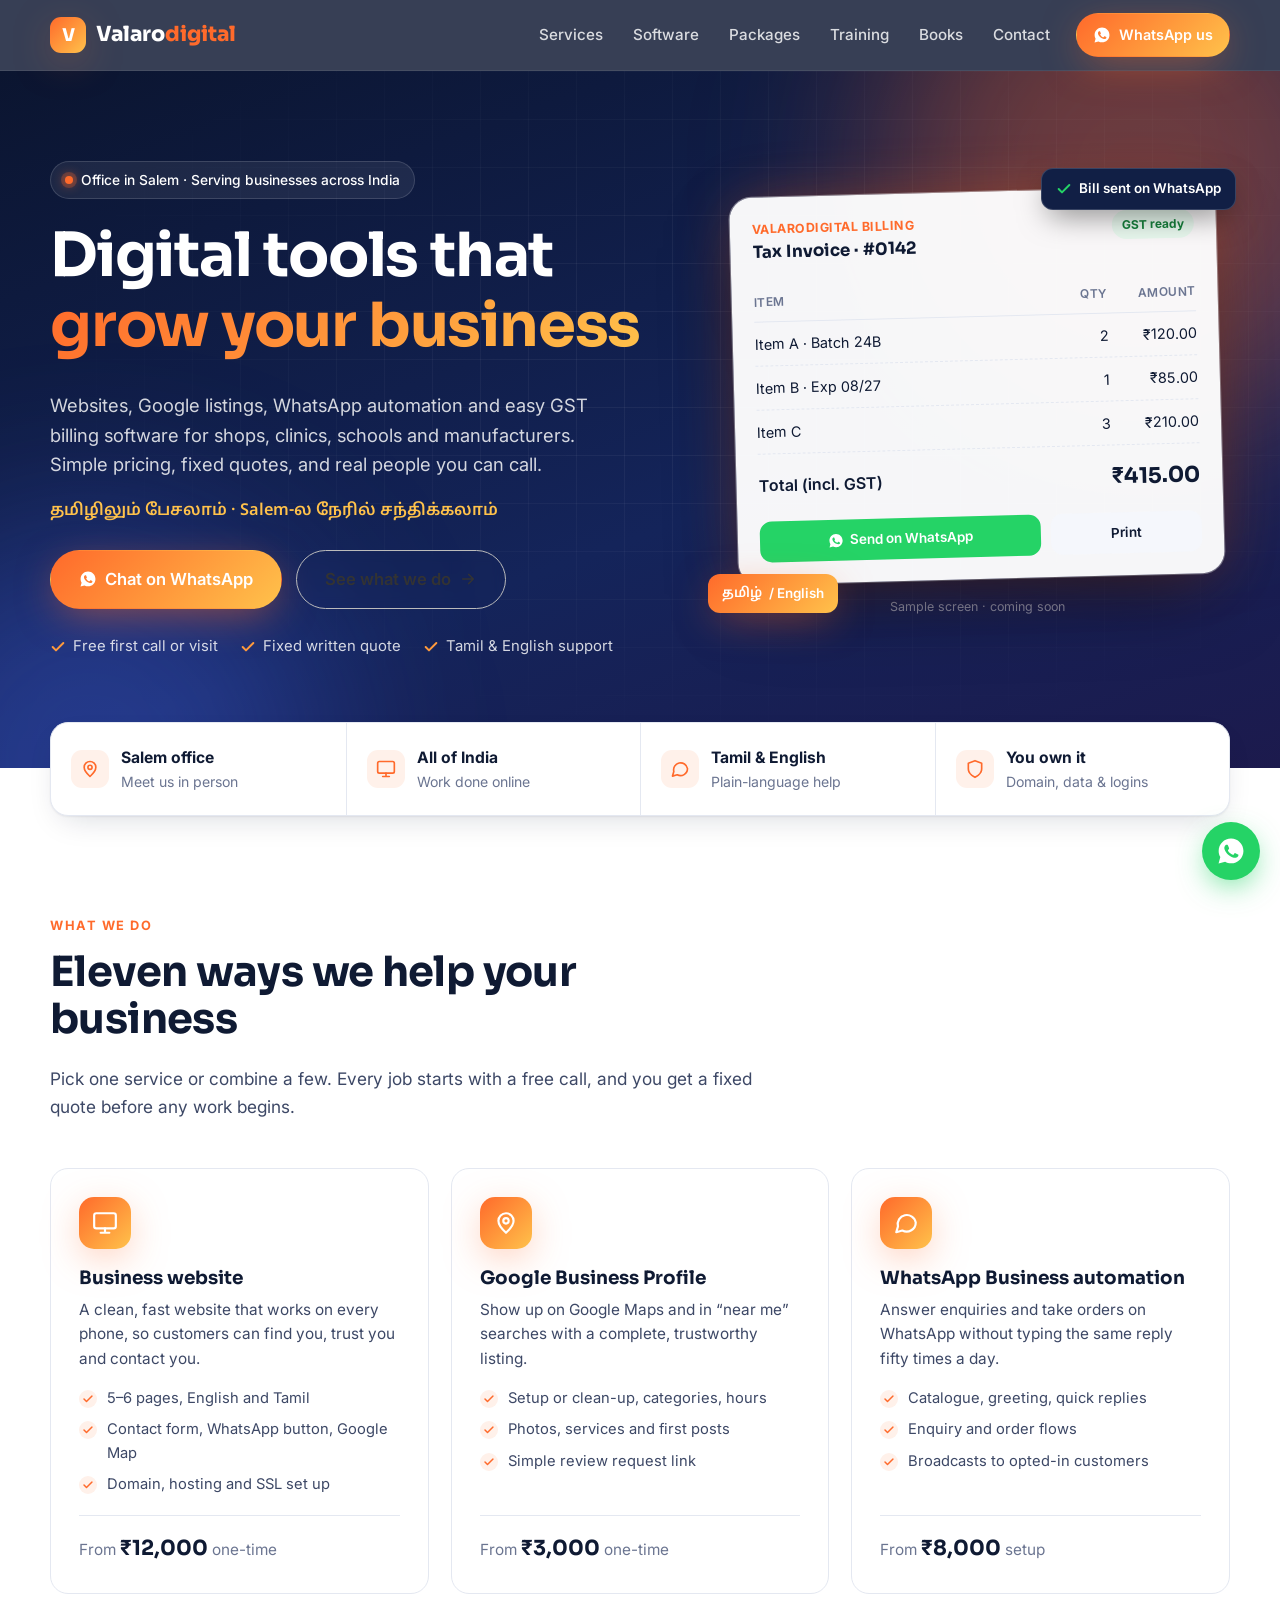
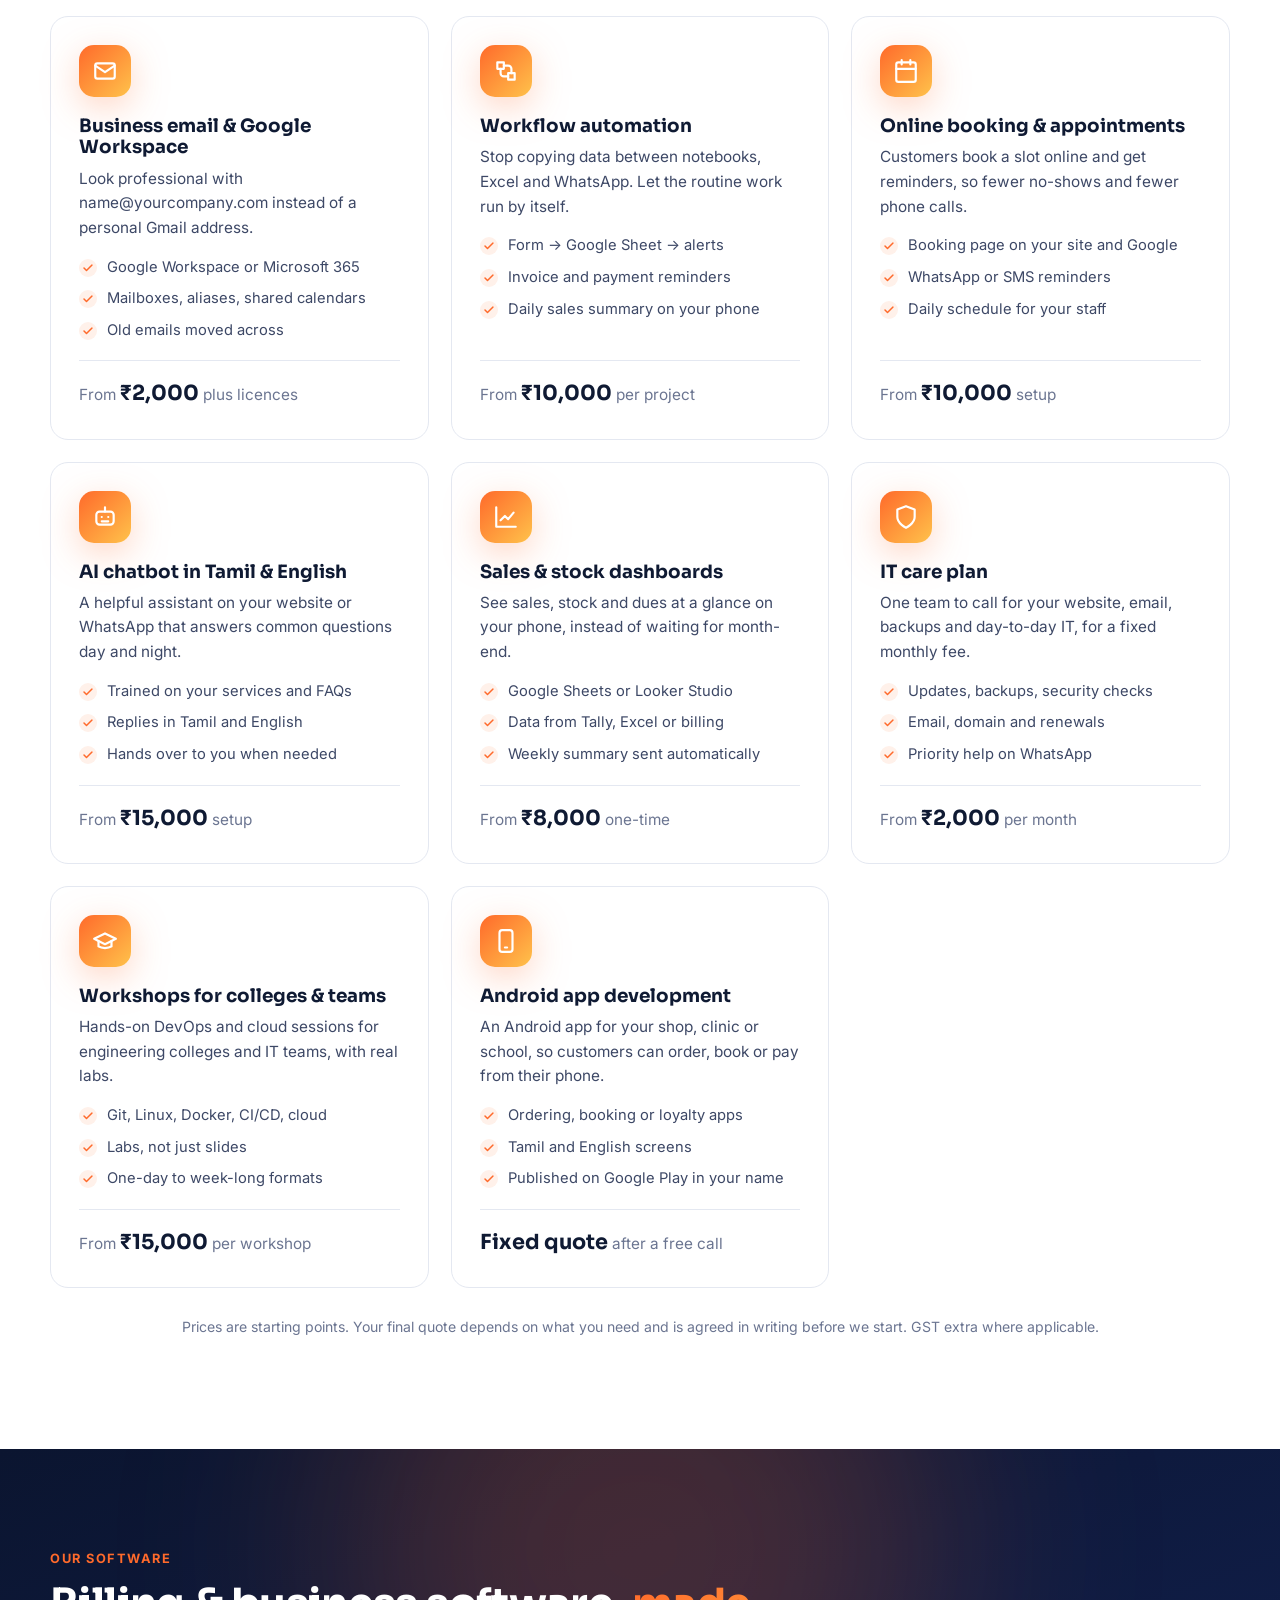
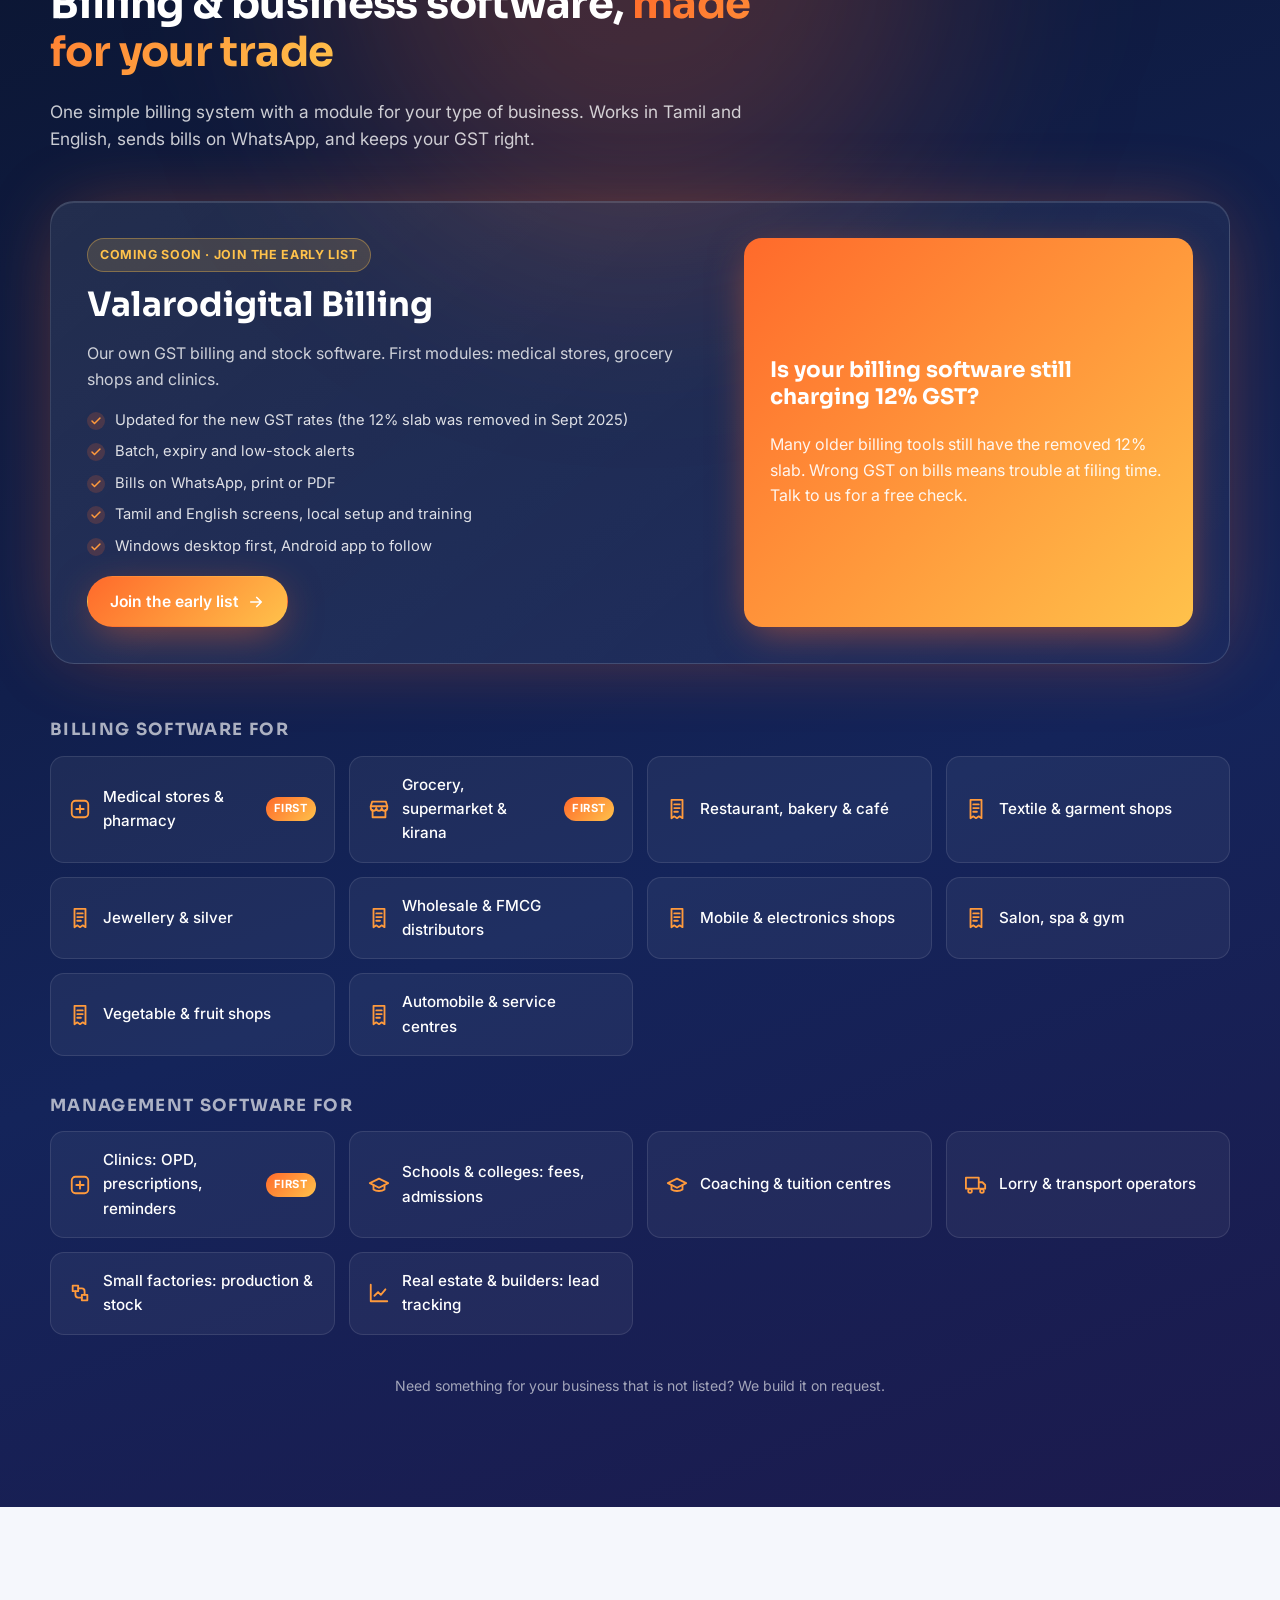
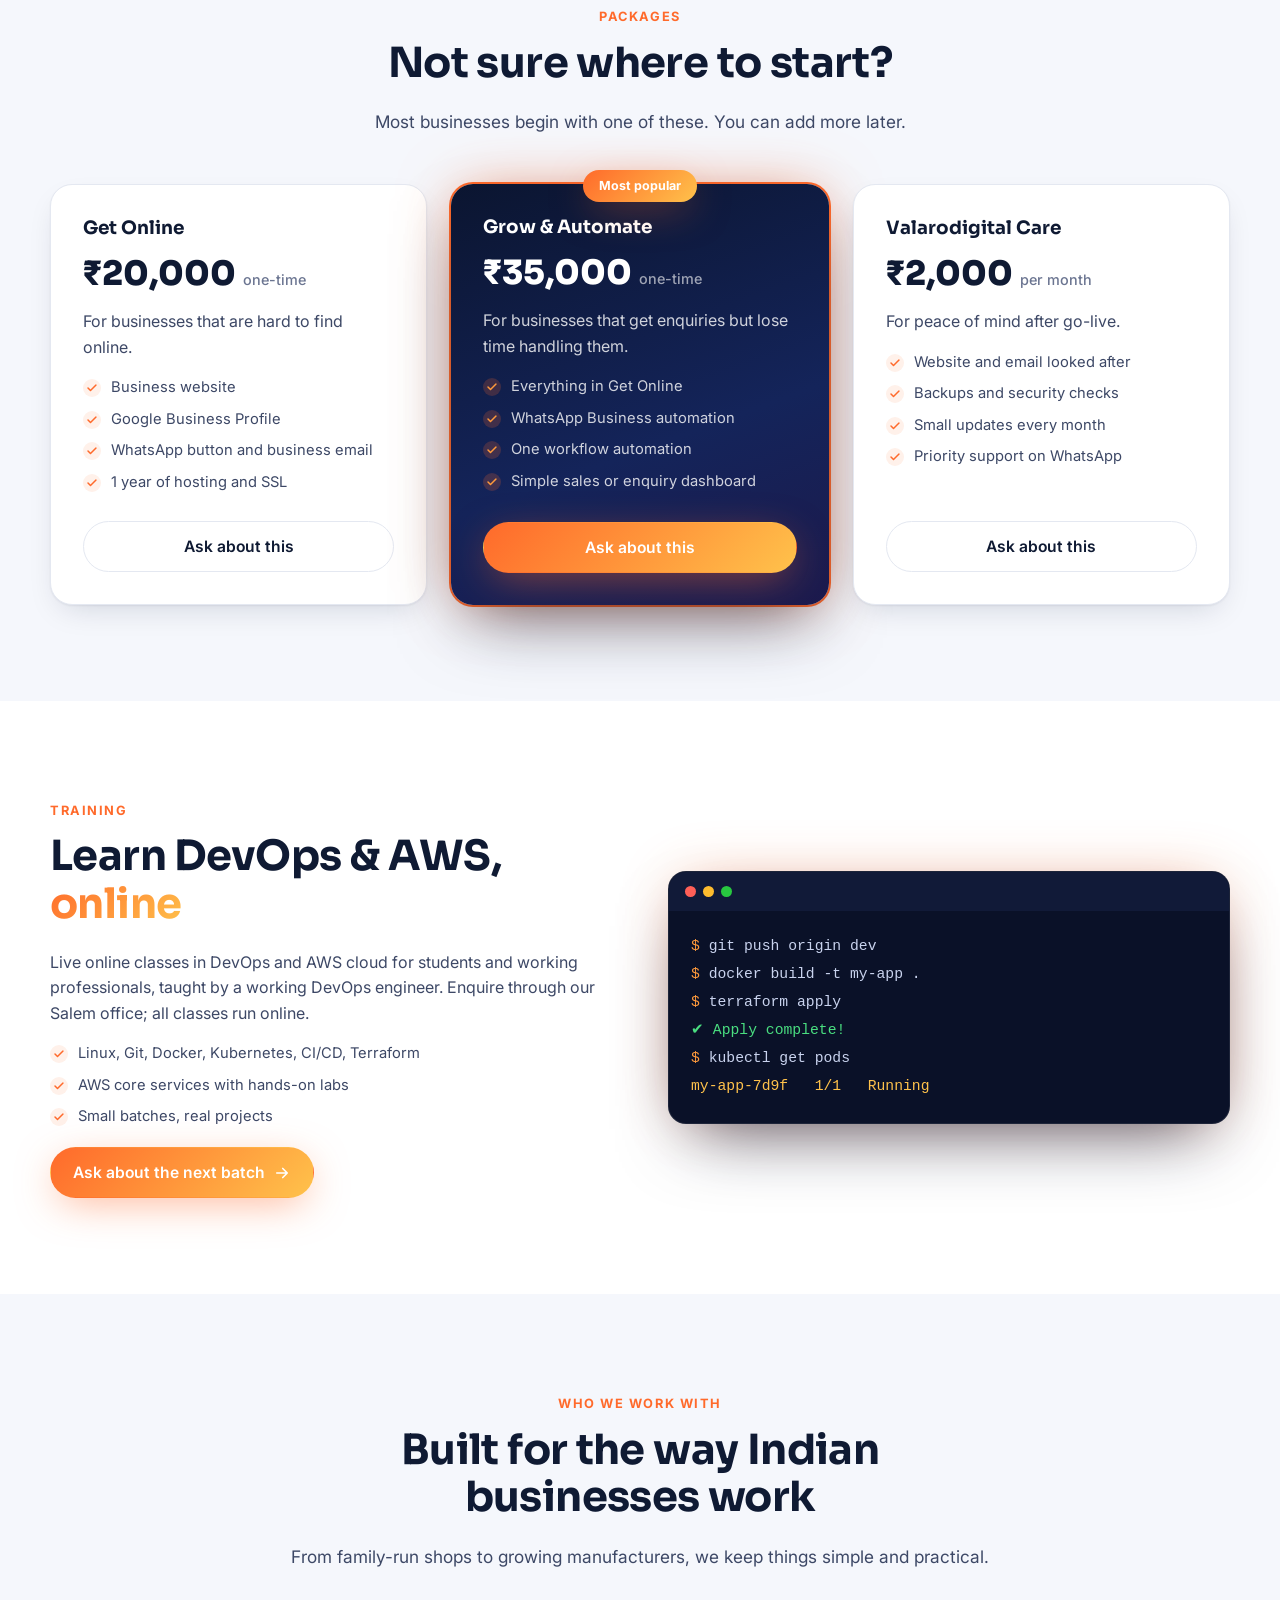
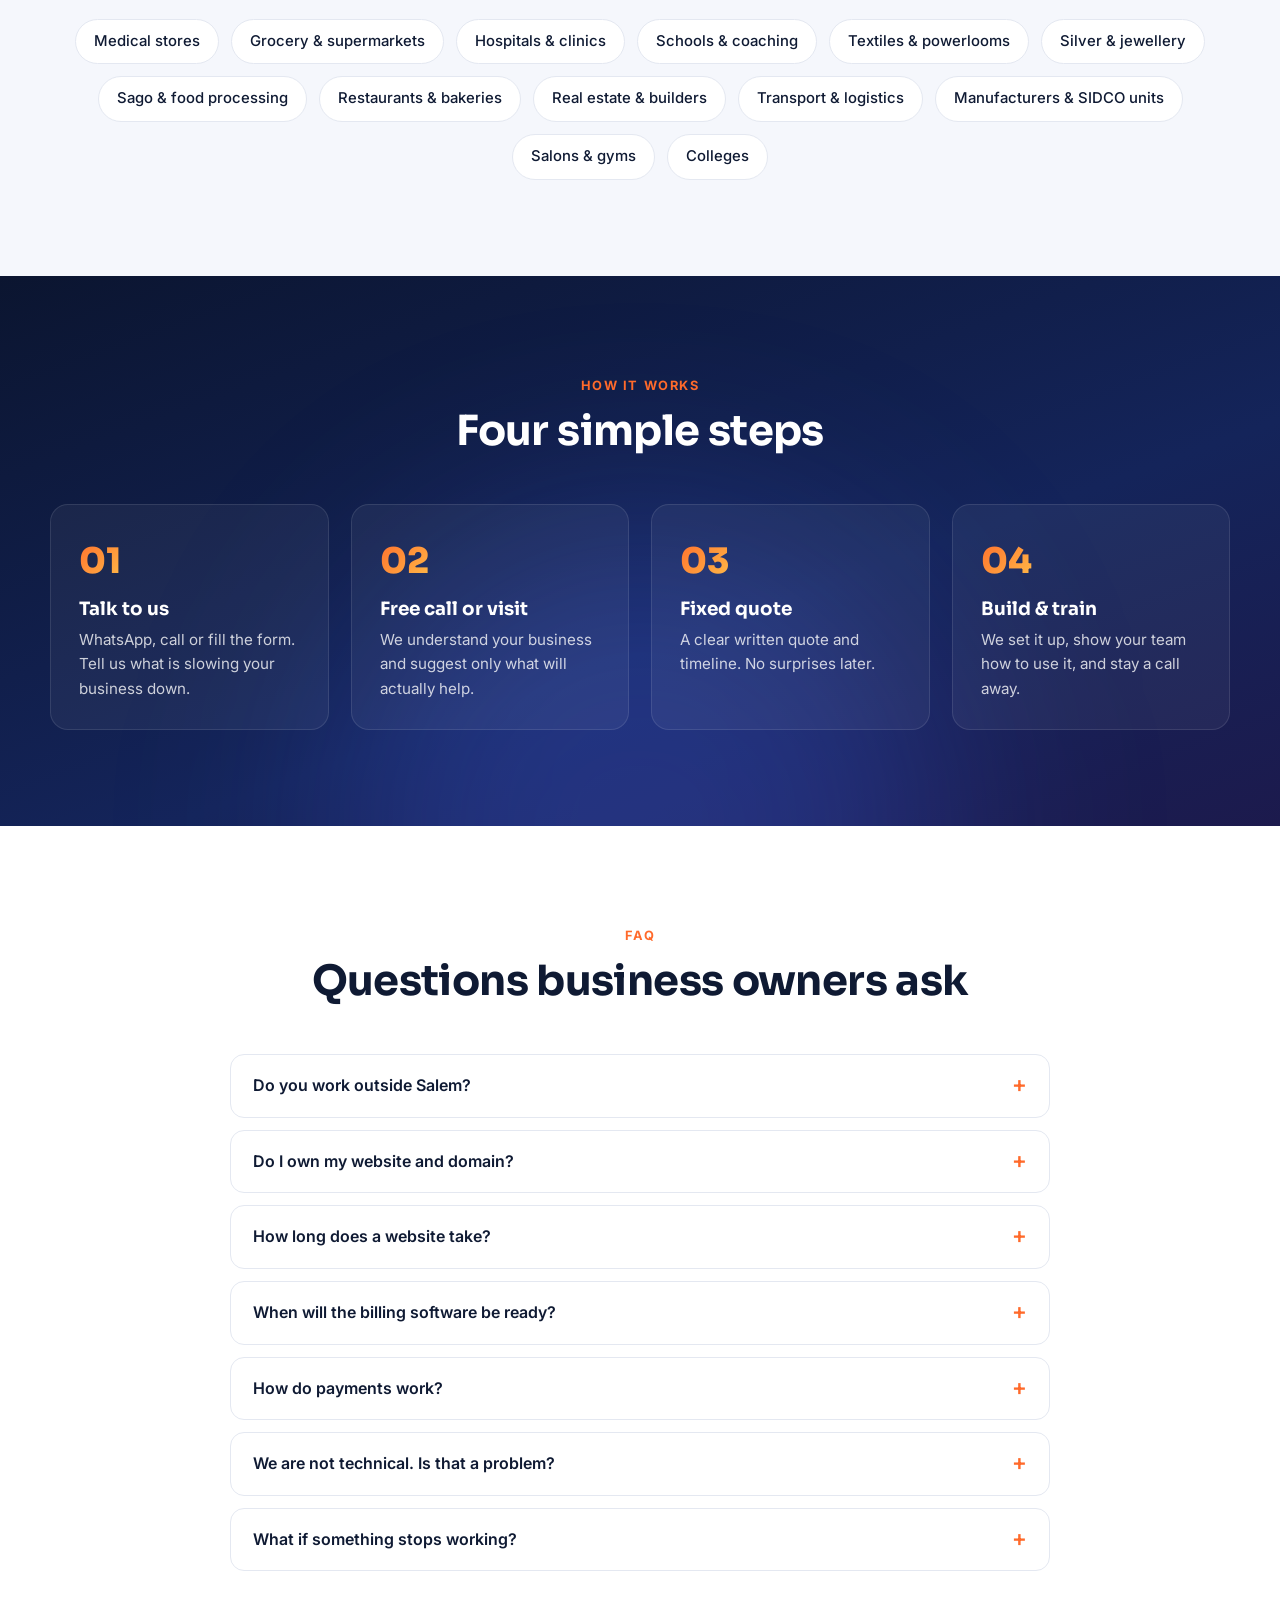
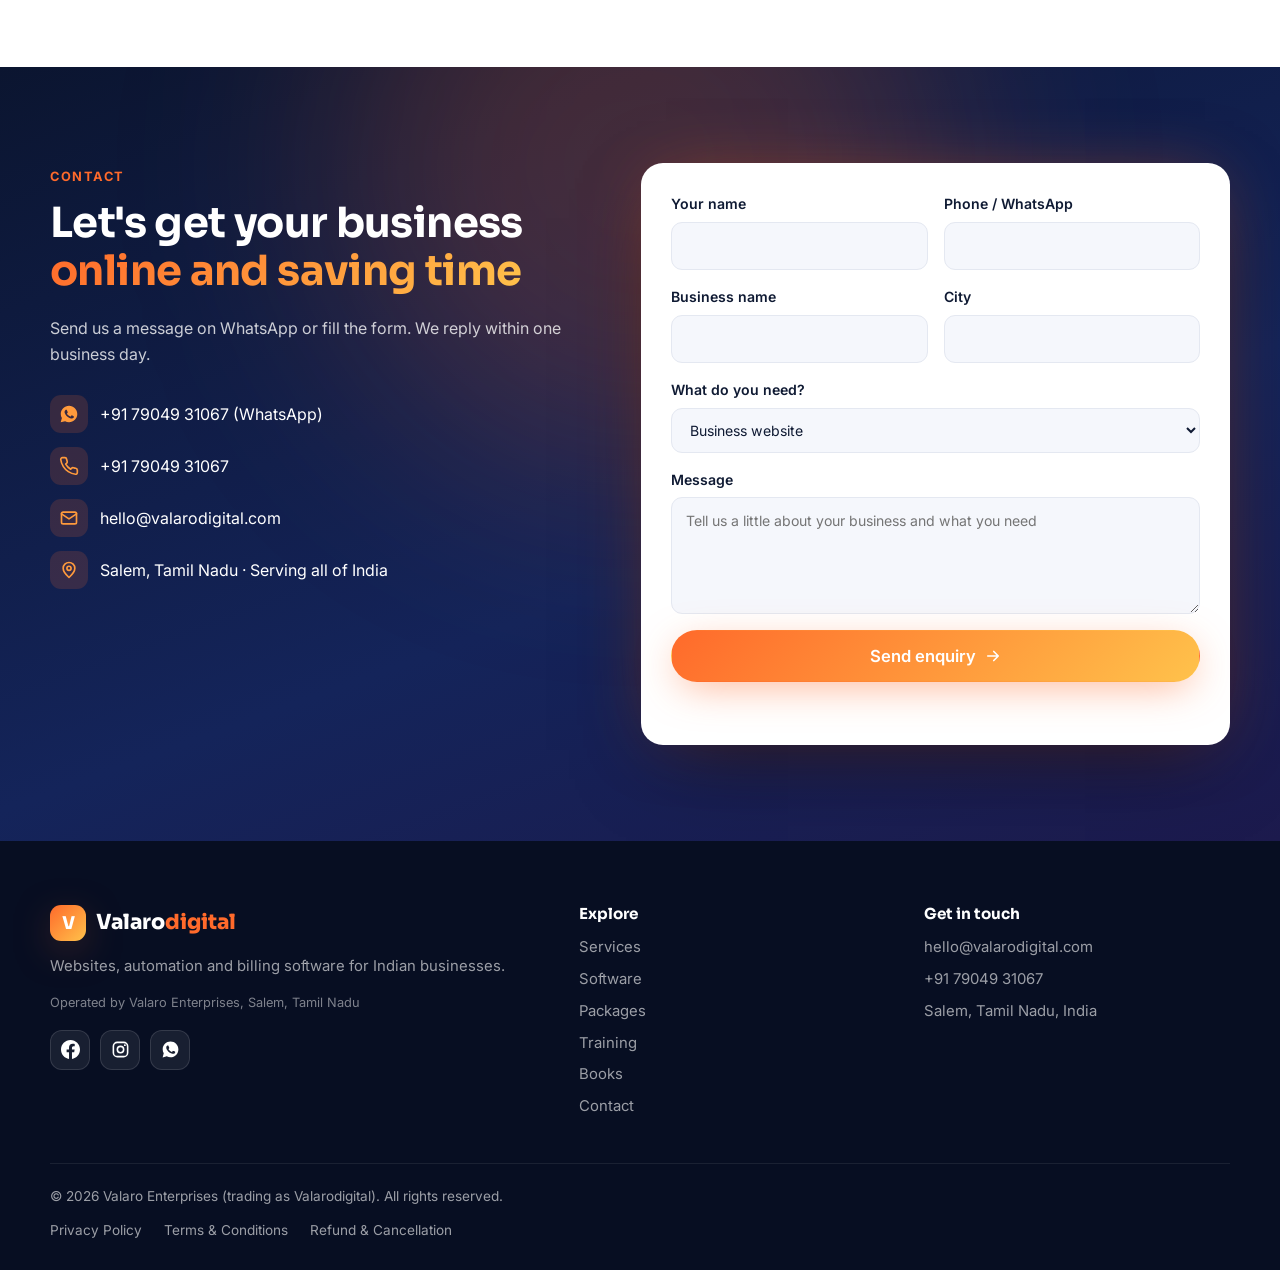
==== index.html @ 643050c1 "Use Valaro Enterprises (trading as Valarodigital) as the legal entity on all pages; tidy terms and p" ====
<!DOCTYPE html>
<html lang="en">
<head>
  <meta charset="UTF-8">
  <meta name="viewport" content="width=device-width, initial-scale=1">
  <title>Valarodigital | Websites, WhatsApp, Automation &amp; Billing Software for Indian Businesses</title>
  <meta name="description" content="Valarodigital helps shops, clinics, schools and manufacturers across India get online and save time: websites, Google Business Profile, WhatsApp automation, GST billing software and more. Office in Salem, Tamil Nadu.">
  <link rel="canonical" href="https://valarodigital.com/">
  <meta property="og:title" content="Valarodigital | Digital tools that grow your business">
  <meta property="og:description" content="Websites, WhatsApp automation, GST billing software and everyday IT for Indian businesses. Office in Salem, Tamil Nadu.">
  <meta property="og:type" content="website">
  <meta property="og:url" content="https://valarodigital.com/">
  <meta property="og:site_name" content="Valarodigital">
  <meta property="og:image" content="https://valarodigital.com/assets/img/og-image.png">
  <meta property="og:image:width" content="1200">
  <meta property="og:image:height" content="630">
  <meta property="og:locale" content="en_IN">
  <meta name="twitter:card" content="summary_large_image">
  <meta name="twitter:image" content="https://valarodigital.com/assets/img/og-image.png">
  <meta name="theme-color" content="#0b1530">
  <script type="application/ld+json">
  {
    "@context": "https://schema.org",
    "@type": "ProfessionalService",
    "name": "Valarodigital",
    "url": "https://valarodigital.com/",
    "logo": "https://valarodigital.com/assets/img/og-image.png",
    "image": "https://valarodigital.com/assets/img/og-image.png",
    "description": "Websites, Google Business Profile, WhatsApp automation, GST billing software and IT support for businesses across India. Office in Salem, Tamil Nadu.",
    "telephone": "+91-7904931067",
    "email": "hello@valarodigital.com",
    "address": {
      "@type": "PostalAddress",
      "addressLocality": "Salem",
      "addressRegion": "Tamil Nadu",
      "addressCountry": "IN"
    },
    "areaServed": "IN",
    "availableLanguage": ["English", "Tamil"],
    "sameAs": [
      "https://www.facebook.com/profile.php?id=61595351016733",
      "https://www.instagram.com/valarodigital/"
    ],
    "parentOrganization": { "@type": "Organization", "name": "Valaro Enterprises" }
  }
  </script>
  <link rel="icon" href="assets/img/favicon.svg" type="image/svg+xml">
  <link rel="preconnect" href="https://fonts.googleapis.com">
  <link rel="preconnect" href="https://fonts.gstatic.com" crossorigin>
  <link href="https://fonts.googleapis.com/css2?family=Inter:wght@400;500;600;700&amp;family=Sora:wght@600;700;800&amp;family=Noto+Sans+Tamil:wght@500;600&amp;display=swap" rel="stylesheet">
  <link rel="stylesheet" href="assets/css/style.css">
</head>
<body>
  <!-- Icon sprite -->
  <svg width="0" height="0" style="position:absolute" aria-hidden="true">
    <defs>
      <symbol id="i-check" viewBox="0 0 24 24"><path d="M20 6 9 17l-5-5" fill="none" stroke="currentColor" stroke-width="3" stroke-linecap="round" stroke-linejoin="round"/></symbol>
      <symbol id="i-arrow" viewBox="0 0 24 24"><path d="M5 12h14M13 6l6 6-6 6" fill="none" stroke="currentColor" stroke-width="2.2" stroke-linecap="round" stroke-linejoin="round"/></symbol>
      <symbol id="i-wa" viewBox="0 0 24 24"><path fill="currentColor" d="M12.04 2C6.58 2 2.13 6.45 2.13 11.91c0 1.75.46 3.45 1.32 4.95L2.05 22l5.25-1.38c1.45.79 3.08 1.21 4.74 1.21 5.46 0 9.91-4.45 9.91-9.91C21.95 6.45 17.5 2 12.04 2zm5.8 14.03c-.25.69-1.44 1.32-1.98 1.37-.51.05-.99.24-3.33-.69-2.81-1.11-4.6-3.99-4.74-4.18-.14-.18-1.13-1.5-1.13-2.87 0-1.36.71-2.03.97-2.31.25-.28.55-.35.74-.35l.53.01c.17.01.4-.06.62.48.25.6.83 2.06.9 2.21.07.15.12.32.02.51-.09.18-.14.3-.28.46-.14.16-.29.36-.42.48-.14.14-.28.29-.12.57.16.28.72 1.19 1.55 1.92 1.06.95 1.96 1.24 2.24 1.38.28.14.44.12.6-.07.16-.19.69-.81.88-1.09.18-.28.37-.23.62-.14.25.09 1.6.76 1.87.9.28.14.46.21.53.32.07.12.07.67-.18 1.36z"/></symbol>
      <symbol id="i-web" viewBox="0 0 24 24"><g fill="none" stroke="currentColor" stroke-width="2" stroke-linecap="round" stroke-linejoin="round"><rect x="2" y="3" width="20" height="14" rx="2"/><path d="M8 21h8M12 17v4"/></g></symbol>
      <symbol id="i-pin" viewBox="0 0 24 24"><g fill="none" stroke="currentColor" stroke-width="2" stroke-linecap="round" stroke-linejoin="round"><path d="M12 21s-7-6.2-7-11a7 7 0 0 1 14 0c0 4.8-7 11-7 11z"/><circle cx="12" cy="10" r="2.5"/></g></symbol>
      <symbol id="i-chat" viewBox="0 0 24 24"><path d="M21 11.5a8.4 8.4 0 0 1-12.4 7.4L3 20.5l1.6-5.4A8.4 8.4 0 1 1 21 11.5z" fill="none" stroke="currentColor" stroke-width="2" stroke-linecap="round" stroke-linejoin="round"/></symbol>
      <symbol id="i-mail" viewBox="0 0 24 24"><g fill="none" stroke="currentColor" stroke-width="2" stroke-linecap="round" stroke-linejoin="round"><rect x="3" y="5" width="18" height="14" rx="2"/><path d="m3 7 9 6 9-6"/></g></symbol>
      <symbol id="i-flow" viewBox="0 0 24 24"><g fill="none" stroke="currentColor" stroke-width="2" stroke-linecap="round" stroke-linejoin="round"><path d="M4 4h6v6H4zM14 14h6v6h-6z"/><path d="M10 7h4a3 3 0 0 1 3 3v4M7 10v4a3 3 0 0 0 3 3h4"/></g></symbol>
      <symbol id="i-cal" viewBox="0 0 24 24"><g fill="none" stroke="currentColor" stroke-width="2" stroke-linecap="round" stroke-linejoin="round"><rect x="3" y="4" width="18" height="18" rx="2"/><path d="M16 2v4M8 2v4M3 10h18"/></g></symbol>
      <symbol id="i-bot" viewBox="0 0 24 24"><g fill="none" stroke="currentColor" stroke-width="2" stroke-linecap="round" stroke-linejoin="round"><rect x="4" y="7" width="16" height="12" rx="3"/><path d="M12 3v4M9 12h.01M15 12h.01M9 16h6"/></g></symbol>
      <symbol id="i-chart" viewBox="0 0 24 24"><g fill="none" stroke="currentColor" stroke-width="2" stroke-linecap="round" stroke-linejoin="round"><path d="M3 3v18h18"/><path d="M7 15l4-4 3 3 5-6"/></g></symbol>
      <symbol id="i-shield" viewBox="0 0 24 24"><path d="M12 22s8-4 8-10V5l-8-3-8 3v7c0 6 8 10 8 10z" fill="none" stroke="currentColor" stroke-width="2" stroke-linecap="round" stroke-linejoin="round"/></symbol>
      <symbol id="i-cap" viewBox="0 0 24 24"><g fill="none" stroke="currentColor" stroke-width="2" stroke-linecap="round" stroke-linejoin="round"><path d="M22 10 12 5 2 10l10 5 10-5z"/><path d="M6 12v5c3 2 9 2 12 0v-5"/></g></symbol>
      <symbol id="i-bill" viewBox="0 0 24 24"><g fill="none" stroke="currentColor" stroke-width="2" stroke-linecap="round" stroke-linejoin="round"><path d="M6 2h12v20l-3-2-3 2-3-2-3 2z"/><path d="M9 7h6M9 11h6M9 15h4"/></g></symbol>
      <symbol id="i-store" viewBox="0 0 24 24"><g fill="none" stroke="currentColor" stroke-width="2" stroke-linecap="round" stroke-linejoin="round"><path d="M3 9l1.5-5h15L21 9"/><path d="M3 9h18v2a3 3 0 0 1-6 0 3 3 0 0 1-6 0 3 3 0 0 1-6 0z"/><path d="M5 13v8h14v-8"/></g></symbol>
      <symbol id="i-cross" viewBox="0 0 24 24"><g fill="none" stroke="currentColor" stroke-width="2" stroke-linecap="round" stroke-linejoin="round"><rect x="3" y="3" width="18" height="18" rx="4"/><path d="M12 8v8M8 12h8"/></g></symbol>
      <symbol id="i-truck" viewBox="0 0 24 24"><g fill="none" stroke="currentColor" stroke-width="2" stroke-linecap="round" stroke-linejoin="round"><path d="M1 4h14v12H1zM15 9h4l3 3v4h-7"/><circle cx="5.5" cy="18.5" r="2"/><circle cx="18.5" cy="18.5" r="2"/></g></symbol>
      <symbol id="i-phone" viewBox="0 0 24 24"><path d="M22 16.9v3a2 2 0 0 1-2.2 2 19.8 19.8 0 0 1-8.6-3.1 19.5 19.5 0 0 1-6-6A19.8 19.8 0 0 1 2.1 4.2 2 2 0 0 1 4.1 2h3a2 2 0 0 1 2 1.7c.1.9.4 1.8.7 2.7a2 2 0 0 1-.5 2.1L8 9.8a16 16 0 0 0 6 6l1.3-1.3a2 2 0 0 1 2.1-.5c.9.3 1.8.6 2.7.7a2 2 0 0 1 1.7 2z" fill="none" stroke="currentColor" stroke-width="2" stroke-linecap="round" stroke-linejoin="round"/></symbol>
      <symbol id="i-fb" viewBox="0 0 24 24"><path fill="currentColor" d="M24 12.07C24 5.4 18.63 0 12 0S0 5.4 0 12.07C0 18.1 4.39 23.1 10.13 24v-8.44H7.08v-3.49h3.05V9.41c0-3.02 1.79-4.69 4.53-4.69 1.31 0 2.68.23 2.68.23v2.97h-1.51c-1.49 0-1.96.93-1.96 1.88v2.26h3.33l-.53 3.49h-2.8V24C19.61 23.1 24 18.1 24 12.07z"/></symbol>
      <symbol id="i-ig" viewBox="0 0 24 24"><g fill="none" stroke="currentColor" stroke-width="2"><rect x="3" y="3" width="18" height="18" rx="5"/><circle cx="12" cy="12" r="4"/></g><circle cx="17.5" cy="6.5" r="1.2" fill="currentColor"/></symbol>
      <symbol id="i-mobile" viewBox="0 0 24 24"><g fill="none" stroke="currentColor" stroke-width="2" stroke-linecap="round" stroke-linejoin="round"><rect x="6" y="2" width="12" height="20" rx="2.5"/><path d="M11 18h2"/></g></symbol>
    </defs>
  </svg>

  <a class="skip-link" href="#main">Skip to content</a>

  <!-- ============ HEADER ============ -->
  <header class="site-header">
    <div class="container header-inner">
      <a href="#top" class="logo" aria-label="Valarodigital home">
        <span class="logo-mark" aria-hidden="true">V</span>
        <span>Valaro<span class="accent">digital</span></span>
      </a>
      <button class="nav-toggle" aria-controls="site-nav" aria-expanded="false" aria-label="Open menu">
        <span></span><span></span><span></span>
      </button>
      <nav id="site-nav" class="site-nav" aria-label="Main">
        <ul>
          <li><a href="#services">Services</a></li>
          <li><a href="#products">Software</a></li>
          <li><a href="#packages">Packages</a></li>
          <li><a href="#training">Training</a></li>
          <li><a href="/books/">Books</a></li>
          <li><a href="#contact">Contact</a></li>
          <li class="nav-cta"><a href="https://wa.me/917904931067?text=Hi%20Valarodigital%2C%20I%20would%20like%20to%20know%20more%20about%20your%20services." class="btn btn-primary btn-sm" target="_blank" rel="noopener"><svg class="ic"><use href="#i-wa"/></svg>WhatsApp us</a></li>
        </ul>
      </nav>
    </div>
  </header>

  <main id="main">
    <!-- ============ HERO ============ -->
    <section class="hero" id="top">
      <div class="hero-glow hero-glow-1" aria-hidden="true"></div>
      <div class="hero-glow hero-glow-2" aria-hidden="true"></div>
      <div class="hero-grid" aria-hidden="true"></div>
      <div class="container hero-inner">
        <div class="hero-copy">
          <span class="pill"><span class="pill-dot"></span>Office in Salem · Serving businesses across India</span>
          <h1>Digital tools that <span class="grad-text">grow your business</span></h1>
          <p class="hero-lead">Websites, Google listings, WhatsApp automation and easy GST billing software for shops, clinics, schools and manufacturers. Simple pricing, fixed quotes, and real people you can call.</p>
          <p class="tamil" lang="ta">தமிழிலும் பேசலாம் · Salem-ல நேரில் சந்திக்கலாம்</p>
          <div class="hero-actions">
            <a href="https://wa.me/917904931067?text=Hi%20Valarodigital%2C%20I%20would%20like%20to%20know%20more%20about%20your%20services." class="btn btn-primary btn-lg" target="_blank" rel="noopener"><svg class="ic"><use href="#i-wa"/></svg>Chat on WhatsApp</a>
            <a href="#services" class="btn btn-ghost btn-lg">See what we do <svg class="ic"><use href="#i-arrow"/></svg></a>
          </div>
          <ul class="hero-points">
            <li><svg class="ic"><use href="#i-check"/></svg>Free first call or visit</li>
            <li><svg class="ic"><use href="#i-check"/></svg>Fixed written quote</li>
            <li><svg class="ic"><use href="#i-check"/></svg>Tamil &amp; English support</li>
          </ul>
        </div>

        <!-- Illustrative mock of the upcoming billing app (sample data) -->
        <div class="hero-visual" aria-label="Sample screen of Valarodigital Billing">
          <div class="mock-card">
            <div class="mock-head">
              <div>
                <span class="mock-label">Valarodigital Billing</span>
                <strong>Tax Invoice · #0142</strong>
              </div>
              <span class="mock-tag">GST ready</span>
            </div>
            <div class="mock-row mock-row-head"><span>Item</span><span>Qty</span><span>Amount</span></div>
            <div class="mock-row"><span>Item A · Batch 24B</span><span>2</span><span>₹120.00</span></div>
            <div class="mock-row"><span>Item B · Exp 08/27</span><span>1</span><span>₹85.00</span></div>
            <div class="mock-row"><span>Item C</span><span>3</span><span>₹210.00</span></div>
            <div class="mock-total"><span>Total (incl. GST)</span><strong>₹415.00</strong></div>
            <div class="mock-actions">
              <span class="mock-btn mock-btn-wa"><svg class="ic"><use href="#i-wa"/></svg>Send on WhatsApp</span>
              <span class="mock-btn">Print</span>
            </div>
          </div>
          <div class="float-chip chip-1"><svg class="ic"><use href="#i-check"/></svg>Bill sent on WhatsApp</div>
          <div class="float-chip chip-2"><span lang="ta">தமிழ்</span> / English</div>
          <p class="mock-note">Sample screen · coming soon</p>
        </div>
      </div>
    </section>

    <!-- ============ TRUST STRIP ============ -->
    <section class="strip">
      <div class="container strip-inner">
        <div><svg class="ic"><use href="#i-pin"/></svg><span><strong>Salem office</strong> Meet us in person</span></div>
        <div><svg class="ic"><use href="#i-web"/></svg><span><strong>All of India</strong> Work done online</span></div>
        <div><svg class="ic"><use href="#i-chat"/></svg><span><strong>Tamil &amp; English</strong> Plain-language help</span></div>
        <div><svg class="ic"><use href="#i-shield"/></svg><span><strong>You own it</strong> Domain, data &amp; logins</span></div>
      </div>
    </section>

    <!-- ============ SERVICES ============ -->
    <section class="section" id="services">
      <div class="container">
        <div class="section-head reveal">
          <span class="eyebrow">What we do</span>
          <h2>Eleven ways we help your business</h2>
          <p>Pick one service or combine a few. Every job starts with a free call, and you get a fixed quote before any work begins.</p>
        </div>
        <div class="grid grid-3">
          <article class="card reveal">
            <div class="icon-box"><svg><use href="#i-web"/></svg></div>
            <h3>Business website</h3>
            <p>A clean, fast website that works on every phone, so customers can find you, trust you and contact you.</p>
            <ul class="ticks"><li><svg><use href="#i-check"/></svg>5–6 pages, English and Tamil</li><li><svg><use href="#i-check"/></svg>Contact form, WhatsApp button, Google Map</li><li><svg><use href="#i-check"/></svg>Domain, hosting and SSL set up</li></ul>
            <p class="price">From <strong>₹12,000</strong> one-time</p>
          </article>
          <article class="card reveal">
            <div class="icon-box"><svg><use href="#i-pin"/></svg></div>
            <h3>Google Business Profile</h3>
            <p>Show up on Google Maps and in “near me” searches with a complete, trustworthy listing.</p>
            <ul class="ticks"><li><svg><use href="#i-check"/></svg>Setup or clean-up, categories, hours</li><li><svg><use href="#i-check"/></svg>Photos, services and first posts</li><li><svg><use href="#i-check"/></svg>Simple review request link</li></ul>
            <p class="price">From <strong>₹3,000</strong> one-time</p>
          </article>
          <article class="card reveal">
            <div class="icon-box"><svg><use href="#i-chat"/></svg></div>
            <h3>WhatsApp Business automation</h3>
            <p>Answer enquiries and take orders on WhatsApp without typing the same reply fifty times a day.</p>
            <ul class="ticks"><li><svg><use href="#i-check"/></svg>Catalogue, greeting, quick replies</li><li><svg><use href="#i-check"/></svg>Enquiry and order flows</li><li><svg><use href="#i-check"/></svg>Broadcasts to opted-in customers</li></ul>
            <p class="price">From <strong>₹8,000</strong> setup</p>
          </article>
          <article class="card reveal">
            <div class="icon-box"><svg><use href="#i-mail"/></svg></div>
            <h3>Business email &amp; Google Workspace</h3>
            <p>Look professional with name@yourcompany.com instead of a personal Gmail address.</p>
            <ul class="ticks"><li><svg><use href="#i-check"/></svg>Google Workspace or Microsoft 365</li><li><svg><use href="#i-check"/></svg>Mailboxes, aliases, shared calendars</li><li><svg><use href="#i-check"/></svg>Old emails moved across</li></ul>
            <p class="price">From <strong>₹2,000</strong> plus licences</p>
          </article>
          <article class="card reveal">
            <div class="icon-box"><svg><use href="#i-flow"/></svg></div>
            <h3>Workflow automation</h3>
            <p>Stop copying data between notebooks, Excel and WhatsApp. Let the routine work run by itself.</p>
            <ul class="ticks"><li><svg><use href="#i-check"/></svg>Form → Google Sheet → alerts</li><li><svg><use href="#i-check"/></svg>Invoice and payment reminders</li><li><svg><use href="#i-check"/></svg>Daily sales summary on your phone</li></ul>
            <p class="price">From <strong>₹10,000</strong> per project</p>
          </article>
          <article class="card reveal">
            <div class="icon-box"><svg><use href="#i-cal"/></svg></div>
            <h3>Online booking &amp; appointments</h3>
            <p>Customers book a slot online and get reminders, so fewer no-shows and fewer phone calls.</p>
            <ul class="ticks"><li><svg><use href="#i-check"/></svg>Booking page on your site and Google</li><li><svg><use href="#i-check"/></svg>WhatsApp or SMS reminders</li><li><svg><use href="#i-check"/></svg>Daily schedule for your staff</li></ul>
            <p class="price">From <strong>₹10,000</strong> setup</p>
          </article>
          <article class="card reveal">
            <div class="icon-box"><svg><use href="#i-bot"/></svg></div>
            <h3>AI chatbot in Tamil &amp; English</h3>
            <p>A helpful assistant on your website or WhatsApp that answers common questions day and night.</p>
            <ul class="ticks"><li><svg><use href="#i-check"/></svg>Trained on your services and FAQs</li><li><svg><use href="#i-check"/></svg>Replies in Tamil and English</li><li><svg><use href="#i-check"/></svg>Hands over to you when needed</li></ul>
            <p class="price">From <strong>₹15,000</strong> setup</p>
          </article>
          <article class="card reveal">
            <div class="icon-box"><svg><use href="#i-chart"/></svg></div>
            <h3>Sales &amp; stock dashboards</h3>
            <p>See sales, stock and dues at a glance on your phone, instead of waiting for month-end.</p>
            <ul class="ticks"><li><svg><use href="#i-check"/></svg>Google Sheets or Looker Studio</li><li><svg><use href="#i-check"/></svg>Data from Tally, Excel or billing</li><li><svg><use href="#i-check"/></svg>Weekly summary sent automatically</li></ul>
            <p class="price">From <strong>₹8,000</strong> one-time</p>
          </article>
          <article class="card reveal">
            <div class="icon-box"><svg><use href="#i-shield"/></svg></div>
            <h3>IT care plan</h3>
            <p>One team to call for your website, email, backups and day-to-day IT, for a fixed monthly fee.</p>
            <ul class="ticks"><li><svg><use href="#i-check"/></svg>Updates, backups, security checks</li><li><svg><use href="#i-check"/></svg>Email, domain and renewals</li><li><svg><use href="#i-check"/></svg>Priority help on WhatsApp</li></ul>
            <p class="price">From <strong>₹2,000</strong> per month</p>
          </article>
          <article class="card reveal">
            <div class="icon-box"><svg><use href="#i-cap"/></svg></div>
            <h3>Workshops for colleges &amp; teams</h3>
            <p>Hands-on DevOps and cloud sessions for engineering colleges and IT teams, with real labs.</p>
            <ul class="ticks"><li><svg><use href="#i-check"/></svg>Git, Linux, Docker, CI/CD, cloud</li><li><svg><use href="#i-check"/></svg>Labs, not just slides</li><li><svg><use href="#i-check"/></svg>One-day to week-long formats</li></ul>
            <p class="price">From <strong>₹15,000</strong> per workshop</p>
          </article>
          <article class="card reveal">
            <div class="icon-box"><svg><use href="#i-mobile"/></svg></div>
            <h3>Android app development</h3>
            <p>An Android app for your shop, clinic or school, so customers can order, book or pay from their phone.</p>
            <ul class="ticks"><li><svg><use href="#i-check"/></svg>Ordering, booking or loyalty apps</li><li><svg><use href="#i-check"/></svg>Tamil and English screens</li><li><svg><use href="#i-check"/></svg>Published on Google Play in your name</li></ul>
            <p class="price"><strong>Fixed quote</strong> after a free call</p>
          </article>
        </div>
        <p class="note">Prices are starting points. Your final quote depends on what you need and is agreed in writing before we start. GST extra where applicable.</p>
      </div>
    </section>

    <!-- ============ SOFTWARE PRODUCTS ============ -->
    <section class="section section-dark" id="products">
      <div class="dark-glow" aria-hidden="true"></div>
      <div class="container">
        <div class="section-head reveal">
          <span class="eyebrow">Our software</span>
          <h2>Billing &amp; business software, <span class="grad-text">made for your trade</span></h2>
          <p>One simple billing system with a module for your type of business. Works in Tamil and English, sends bills on WhatsApp, and keeps your GST right.</p>
        </div>

        <div class="flagship reveal">
          <div class="flagship-copy">
            <span class="badge-soon">Coming soon · Join the early list</span>
            <h3>Valarodigital Billing</h3>
            <p>Our own GST billing and stock software. First modules: medical stores, grocery shops and clinics.</p>
            <ul class="ticks ticks-light">
              <li><svg><use href="#i-check"/></svg>Updated for the new GST rates (the 12% slab was removed in Sept 2025)</li>
              <li><svg><use href="#i-check"/></svg>Batch, expiry and low-stock alerts</li>
              <li><svg><use href="#i-check"/></svg>Bills on WhatsApp, print or PDF</li>
              <li><svg><use href="#i-check"/></svg>Tamil and English screens, local setup and training</li>
              <li><svg><use href="#i-check"/></svg>Windows desktop first, Android app to follow</li>
            </ul>
            <a href="#contact" data-service="Valarodigital Billing (early list)" class="btn btn-primary js-service">Join the early list <svg class="ic"><use href="#i-arrow"/></svg></a>
          </div>
          <div class="flagship-side">
            <p class="side-title">Is your billing software still charging 12% GST?</p>
            <p>Many older billing tools still have the removed 12% slab. Wrong GST on bills means trouble at filing time. Talk to us for a free check.</p>
          </div>
        </div>

        <h3 class="sub-head reveal">Billing software for</h3>
        <div class="prod-grid reveal">
          <div class="prod"><svg><use href="#i-cross"/></svg><span>Medical stores &amp; pharmacy</span><em class="tag-soon">First</em></div>
          <div class="prod"><svg><use href="#i-store"/></svg><span>Grocery, supermarket &amp; kirana</span><em class="tag-soon">First</em></div>
          <div class="prod"><svg><use href="#i-bill"/></svg><span>Restaurant, bakery &amp; café</span></div>
          <div class="prod"><svg><use href="#i-bill"/></svg><span>Textile &amp; garment shops</span></div>
          <div class="prod"><svg><use href="#i-bill"/></svg><span>Jewellery &amp; silver</span></div>
          <div class="prod"><svg><use href="#i-bill"/></svg><span>Wholesale &amp; FMCG distributors</span></div>
          <div class="prod"><svg><use href="#i-bill"/></svg><span>Mobile &amp; electronics shops</span></div>
          <div class="prod"><svg><use href="#i-bill"/></svg><span>Salon, spa &amp; gym</span></div>
          <div class="prod"><svg><use href="#i-bill"/></svg><span>Vegetable &amp; fruit shops</span></div>
          <div class="prod"><svg><use href="#i-bill"/></svg><span>Automobile &amp; service centres</span></div>
        </div>

        <h3 class="sub-head reveal">Management software for</h3>
        <div class="prod-grid reveal">
          <div class="prod"><svg><use href="#i-cross"/></svg><span>Clinics: OPD, prescriptions, reminders</span><em class="tag-soon">First</em></div>
          <div class="prod"><svg><use href="#i-cap"/></svg><span>Schools &amp; colleges: fees, admissions</span></div>
          <div class="prod"><svg><use href="#i-cap"/></svg><span>Coaching &amp; tuition centres</span></div>
          <div class="prod"><svg><use href="#i-truck"/></svg><span>Lorry &amp; transport operators</span></div>
          <div class="prod"><svg><use href="#i-flow"/></svg><span>Small factories: production &amp; stock</span></div>
          <div class="prod"><svg><use href="#i-chart"/></svg><span>Real estate &amp; builders: lead tracking</span></div>
        </div>
        <p class="note note-light">Need something for your business that is not listed? We build it on request.</p>
      </div>
    </section>

    <!-- ============ PACKAGES ============ -->
    <section class="section section-soft" id="packages">
      <div class="container">
        <div class="section-head center reveal">
          <span class="eyebrow">Packages</span>
          <h2>Not sure where to start?</h2>
          <p>Most businesses begin with one of these. You can add more later.</p>
        </div>
        <div class="tiers">
          <div class="tier reveal">
            <h3>Get Online</h3>
            <p class="tier-price">₹20,000 <span>one-time</span></p>
            <p>For businesses that are hard to find online.</p>
            <ul class="ticks"><li><svg><use href="#i-check"/></svg>Business website</li><li><svg><use href="#i-check"/></svg>Google Business Profile</li><li><svg><use href="#i-check"/></svg>WhatsApp button and business email</li><li><svg><use href="#i-check"/></svg>1 year of hosting and SSL</li></ul>
            <a href="#contact" data-service="Get Online package" class="btn btn-outline js-service">Ask about this</a>
          </div>
          <div class="tier tier-featured reveal">
            <span class="tier-badge">Most popular</span>
            <h3>Grow &amp; Automate</h3>
            <p class="tier-price">₹35,000 <span>one-time</span></p>
            <p>For businesses that get enquiries but lose time handling them.</p>
            <ul class="ticks"><li><svg><use href="#i-check"/></svg>Everything in Get Online</li><li><svg><use href="#i-check"/></svg>WhatsApp Business automation</li><li><svg><use href="#i-check"/></svg>One workflow automation</li><li><svg><use href="#i-check"/></svg>Simple sales or enquiry dashboard</li></ul>
            <a href="#contact" data-service="Grow & Automate package" class="btn btn-primary js-service">Ask about this</a>
          </div>
          <div class="tier reveal">
            <h3>Valarodigital Care</h3>
            <p class="tier-price">₹2,000 <span>per month</span></p>
            <p>For peace of mind after go-live.</p>
            <ul class="ticks"><li><svg><use href="#i-check"/></svg>Website and email looked after</li><li><svg><use href="#i-check"/></svg>Backups and security checks</li><li><svg><use href="#i-check"/></svg>Small updates every month</li><li><svg><use href="#i-check"/></svg>Priority support on WhatsApp</li></ul>
            <a href="#contact" data-service="Valarodigital Care plan" class="btn btn-outline js-service">Ask about this</a>
          </div>
        </div>
      </div>
    </section>

    <!-- ============ TRAINING ============ -->
    <section class="section" id="training">
      <div class="container training">
        <div class="reveal">
          <span class="eyebrow">Training</span>
          <h2>Learn DevOps &amp; AWS, <span class="grad-text">online</span></h2>
          <p>Live online classes in DevOps and AWS cloud for students and working professionals, taught by a working DevOps engineer. Enquire through our Salem office; all classes run online.</p>
          <ul class="ticks">
            <li><svg><use href="#i-check"/></svg>Linux, Git, Docker, Kubernetes, CI/CD, Terraform</li>
            <li><svg><use href="#i-check"/></svg>AWS core services with hands-on labs</li>
            <li><svg><use href="#i-check"/></svg>Small batches, real projects</li>
          </ul>
          <a href="#contact" data-service="DevOps / AWS online training" class="btn btn-primary js-service">Ask about the next batch <svg class="ic"><use href="#i-arrow"/></svg></a>
        </div>
        <div class="terminal reveal" aria-hidden="true">
          <div class="term-bar"><i></i><i></i><i></i></div>
          <pre><span class="t-c">$</span> git push origin dev
<span class="t-c">$</span> docker build -t my-app .
<span class="t-c">$</span> terraform apply
<span class="t-g">✔ Apply complete!</span>
<span class="t-c">$</span> kubectl get pods
<span class="t-o">my-app-7d9f   1/1   Running</span></pre>
        </div>
      </div>
    </section>

    <!-- ============ WHO WE WORK WITH ============ -->
    <section class="section section-soft">
      <div class="container">
        <div class="section-head center reveal">
          <span class="eyebrow">Who we work with</span>
          <h2>Built for the way Indian businesses work</h2>
          <p>From family-run shops to growing manufacturers, we keep things simple and practical.</p>
        </div>
        <div class="tags reveal">
          <span>Medical stores</span><span>Grocery &amp; supermarkets</span><span>Hospitals &amp; clinics</span><span>Schools &amp; coaching</span><span>Textiles &amp; powerlooms</span><span>Silver &amp; jewellery</span><span>Sago &amp; food processing</span><span>Restaurants &amp; bakeries</span><span>Real estate &amp; builders</span><span>Transport &amp; logistics</span><span>Manufacturers &amp; SIDCO units</span><span>Salons &amp; gyms</span><span>Colleges</span>
        </div>
      </div>
    </section>

    <!-- ============ HOW IT WORKS ============ -->
    <section class="section section-dark">
      <div class="dark-glow dark-glow-2" aria-hidden="true"></div>
      <div class="container">
        <div class="section-head center reveal">
          <span class="eyebrow">How it works</span>
          <h2>Four simple steps</h2>
        </div>
        <div class="steps">
          <div class="step reveal"><span class="step-num">01</span><h3>Talk to us</h3><p>WhatsApp, call or fill the form. Tell us what is slowing your business down.</p></div>
          <div class="step reveal"><span class="step-num">02</span><h3>Free call or visit</h3><p>We understand your business and suggest only what will actually help.</p></div>
          <div class="step reveal"><span class="step-num">03</span><h3>Fixed quote</h3><p>A clear written quote and timeline. No surprises later.</p></div>
          <div class="step reveal"><span class="step-num">04</span><h3>Build &amp; train</h3><p>We set it up, show your team how to use it, and stay a call away.</p></div>
        </div>
      </div>
    </section>

    <!-- ============ FAQ ============ -->
    <section class="section">
      <div class="container narrow">
        <div class="section-head center reveal">
          <span class="eyebrow">FAQ</span>
          <h2>Questions business owners ask</h2>
        </div>
        <div class="faq">
          <details class="reveal"><summary>Do you work outside Salem?</summary><p>Yes. We work with businesses anywhere in India over phone, WhatsApp and video calls. If you are in or near Salem, you can also meet us in person at our office.</p></details>
          <details class="reveal"><summary>Do I own my website and domain?</summary><p>Yes. The domain is registered in your business name and you get all logins. If you ever move to someone else, everything goes with you.</p></details>
          <details class="reveal"><summary>How long does a website take?</summary><p>A standard business website usually takes one to two weeks once we have your content, photos and logo. We can help you write the content too.</p></details>
          <details class="reveal"><summary>When will the billing software be ready?</summary><p>We are building it now, starting with medical stores, grocery shops and clinics. Join the early list and we will contact you first for a demo.</p></details>
          <details class="reveal"><summary>How do payments work?</summary><p>Usually 50% to start and 50% on completion for one-time work, and monthly for care plans. We accept UPI and bank transfer, with a proper GST invoice.</p></details>
          <details class="reveal"><summary>We are not technical. Is that a problem?</summary><p>Not at all. We explain everything in simple language, in Tamil or English, and train you or your staff until you are comfortable.</p></details>
          <details class="reveal"><summary>What if something stops working?</summary><p>Every project includes 30 days of free fixes. After that, the Valarodigital Care plan covers support, or we help on a per-request basis.</p></details>
        </div>
      </div>
    </section>

    <!-- ============ CONTACT ============ -->
    <section class="section section-dark contact-section" id="contact">
      <div class="dark-glow" aria-hidden="true"></div>
      <div class="container contact">
        <div class="contact-copy reveal">
          <span class="eyebrow">Contact</span>
          <h2>Let's get your business <span class="grad-text">online and saving time</span></h2>
          <p>Send us a message on WhatsApp or fill the form. We reply within one business day.</p>
          <ul class="contact-list">
            <li><svg><use href="#i-wa"/></svg><a href="https://wa.me/917904931067" target="_blank" rel="noopener">+91 79049 31067 (WhatsApp)</a></li>
            <li><svg><use href="#i-phone"/></svg><a href="tel:+917904931067">+91 79049 31067</a></li>
            <li><svg><use href="#i-mail"/></svg><a href="mailto:hello@valarodigital.com">hello@valarodigital.com</a></li>
            <li><svg><use href="#i-pin"/></svg><span>Salem, Tamil Nadu · Serving all of India</span></li>
          </ul>
        </div>
        <form class="form reveal" id="enquiry-form" novalidate>
          <div class="field-row">
            <label>Your name<input type="text" name="name" required autocomplete="name"></label>
            <label>Phone / WhatsApp<input type="tel" name="phone" required autocomplete="tel" inputmode="tel"></label>
          </div>
          <div class="field-row">
            <label>Business name<input type="text" name="business" autocomplete="organization"></label>
            <label>City<input type="text" name="city" autocomplete="address-level2"></label>
          </div>
          <label>What do you need?
            <select name="service" id="service-select">
              <option>Business website</option>
              <option>Google Business Profile</option>
              <option>WhatsApp Business automation</option>
              <option>Business email &amp; Google Workspace</option>
              <option>Workflow automation</option>
              <option>Online booking &amp; appointments</option>
              <option>AI chatbot in Tamil &amp; English</option>
              <option>Sales &amp; stock dashboards</option>
              <option>IT care plan</option>
              <option>Workshops for colleges &amp; teams</option>
              <option>Valarodigital Billing (early list)</option>
              <option>Android app development</option>
              <option>Custom software</option>
              <option>Get Online package</option>
              <option>Grow &amp; Automate package</option>
              <option>Valarodigital Care plan</option>
              <option>DevOps / AWS online training</option>
              <option>Something else</option>
            </select>
          </label>
          <label>Message<textarea name="message" rows="4" placeholder="Tell us a little about your business and what you need"></textarea></label>
          <input type="text" name="website" class="hp" tabindex="-1" autocomplete="off" aria-hidden="true">
          <button type="submit" class="btn btn-primary btn-lg btn-block">Send enquiry <svg class="ic"><use href="#i-arrow"/></svg></button>
          <p class="form-status" role="status" aria-live="polite"></p>
        </form>
      </div>
    </section>
  </main>

  <!-- ============ FOOTER ============ -->
  <footer class="site-footer">
    <div class="container footer-inner">
      <div>
        <a href="#top" class="logo"><span class="logo-mark" aria-hidden="true">V</span><span>Valaro<span class="accent">digital</span></span></a>
        <p>Websites, automation and billing software for Indian businesses.</p>
        <p class="legal-id">Operated by Valaro Enterprises, Salem, Tamil Nadu</p>
        <div class="socials">
          <a href="https://www.facebook.com/profile.php?id=61595351016733" target="_blank" rel="noopener" aria-label="Valarodigital on Facebook"><svg><use href="#i-fb"/></svg></a>
          <a href="https://www.instagram.com/valarodigital/" target="_blank" rel="noopener" aria-label="Valarodigital on Instagram"><svg><use href="#i-ig"/></svg></a>
          <a href="https://wa.me/917904931067" target="_blank" rel="noopener" aria-label="Valarodigital on WhatsApp"><svg><use href="#i-wa"/></svg></a>
        </div>
      </div>
      <div>
        <h4>Explore</h4>
        <ul><li><a href="#services">Services</a></li><li><a href="#products">Software</a></li><li><a href="#packages">Packages</a></li><li><a href="#training">Training</a></li><li><a href="/books/">Books</a></li><li><a href="#contact">Contact</a></li></ul>
      </div>
      <div>
        <h4>Get in touch</h4>
        <ul><li><a href="mailto:hello@valarodigital.com">hello@valarodigital.com</a></li><li><a href="tel:+917904931067">+91 79049 31067</a></li><li>Salem, Tamil Nadu, India</li></ul>
      </div>
    </div>
    <div class="container footer-bottom">
      <span>&copy; <span data-year>2026</span> Valaro Enterprises (trading as Valarodigital). All rights reserved.</span>
      <div class="footer-legal"><a href="/privacy/">Privacy Policy</a><a href="/terms/">Terms &amp; Conditions</a><a href="/refund/">Refund &amp; Cancellation</a></div>
    </div>
  </footer>

  <a class="wa-float" href="https://wa.me/917904931067?text=Hi%20Valarodigital%2C%20I%20would%20like%20to%20know%20more%20about%20your%20services." target="_blank" rel="noopener" aria-label="Chat on WhatsApp"><svg><use href="#i-wa"/></svg></a>

  <script src="assets/js/main.js"></script>
</body>
</html>
---- assets/css/style.css ----
/* Valarodigital — main stylesheet */
:root {
  --navy: #0b1530;
  --navy-2: #111f45;
  --navy-3: #1a2b5c;
  --orange: #ff6a2b;
  --orange-2: #ff9a3c;
  --amber: #ffc24b;
  --ink: #0f1a33;
  --text: #3d4866;
  --muted: #6b7591;
  --line: #e4e8f1;
  --soft: #f5f7fc;
  --white: #ffffff;
  --grad: linear-gradient(135deg, var(--orange) 0%, var(--orange-2) 55%, var(--amber) 100%);
  --grad-navy: linear-gradient(160deg, #0b1530 0%, #14245a 60%, #1c1a4d 100%);
  --glow: 0 10px 40px -8px rgba(255, 106, 43, .55);
  --radius: 18px;
  --shadow: 0 1px 2px rgba(11, 21, 48, .06), 0 12px 32px -12px rgba(11, 21, 48, .18);
  --font: "Inter", system-ui, -apple-system, "Segoe UI", sans-serif;
  --font-head: "Sora", var(--font);
}

*, *::before, *::after { box-sizing: border-box; }
html { scroll-behavior: smooth; scroll-padding-top: 80px; }
body { margin: 0; font-family: var(--font); color: var(--text); background: var(--white); line-height: 1.6; -webkit-font-smoothing: antialiased; overflow-x: hidden; }
img, svg { display: block; max-width: 100%; }
a { color: inherit; text-decoration: none; }
h1, h2, h3, h4 { font-family: var(--font-head); color: var(--ink); line-height: 1.15; margin: 0 0 .5em; }
h1 { font-size: clamp(2.2rem, 5.2vw, 3.8rem); letter-spacing: -.02em; }
h2 { font-size: clamp(1.7rem, 3.4vw, 2.6rem); letter-spacing: -.015em; }
h3 { font-size: 1.15rem; }
p { margin: 0 0 1em; }
[lang="ta"] { font-family: "Noto Sans Tamil", var(--font); }

.container { width: min(1180px, 100% - 32px); margin-inline: auto; }
.narrow { width: min(820px, 100% - 32px); }
.skip-link { position: absolute; left: -999px; top: 8px; background: var(--orange); color: #fff; padding: 8px 14px; border-radius: 8px; z-index: 100; }
.skip-link:focus { left: 8px; }
.grad-text { background: var(--grad); -webkit-background-clip: text; background-clip: text; color: transparent; }
.ic { width: 18px; height: 18px; flex: none; }

/* ---------- Buttons ---------- */
.btn { display: inline-flex; align-items: center; justify-content: center; gap: 8px; padding: 12px 22px; border-radius: 999px; font-weight: 600; font-size: .98rem; border: 1.5px solid transparent; cursor: pointer; transition: transform .2s, box-shadow .2s, background .2s, color .2s; white-space: nowrap; font-family: inherit; }
.btn-sm { padding: 9px 16px; font-size: .9rem; }
.btn-lg { padding: 15px 28px; font-size: 1.04rem; }
.btn-block { width: 100%; }
.btn-primary { background: var(--grad); color: #fff; box-shadow: var(--glow); }
.btn-primary:hover { transform: translateY(-2px); box-shadow: 0 16px 50px -8px rgba(255, 106, 43, .75); }
.btn-ghost { color: #fff; border-color: rgba(255,255,255,.28); background: rgba(255,255,255,.06); backdrop-filter: blur(6px); }
.btn-ghost:hover { border-color: var(--orange-2); background: rgba(255,255,255,.12); }
.btn-outline { color: var(--ink); border-color: var(--line); background: #fff; }
.btn-outline:hover { border-color: var(--orange); color: var(--orange); }

/* ---------- Header ---------- */
.site-header { position: sticky; top: 0; z-index: 50; background: rgba(11, 21, 48, .82); backdrop-filter: blur(14px); border-bottom: 1px solid rgba(255,255,255,.08); }
.header-inner { display: flex; align-items: center; justify-content: space-between; height: 70px; }
.logo { display: inline-flex; align-items: center; gap: 10px; font-family: var(--font-head); font-weight: 800; font-size: 1.3rem; color: #fff; }
.logo .accent { color: var(--orange); }
.logo-mark { width: 36px; height: 36px; border-radius: 11px; background: var(--grad); display: grid; place-items: center; color: #fff; font-size: 1.1rem; box-shadow: var(--glow); }
.site-nav ul { list-style: none; display: flex; align-items: center; gap: 6px; margin: 0; padding: 0; }
.site-nav a:not(.btn) { color: rgba(255,255,255,.82); padding: 8px 12px; border-radius: 8px; font-weight: 500; font-size: .95rem; transition: color .2s; }
.site-nav a:not(.btn):hover { color: var(--orange-2); }
.nav-cta { margin-left: 8px; }
.nav-toggle { display: none; background: none; border: 0; padding: 8px; cursor: pointer; }
.nav-toggle span { display: block; width: 24px; height: 2px; background: #fff; margin: 5px 0; border-radius: 2px; transition: transform .25s, opacity .25s; }

/* ---------- Hero ---------- */
.hero { position: relative; overflow: hidden; background: var(--grad-navy); color: rgba(255,255,255,.82); padding: 90px 0 110px; }
.hero h1 { color: #fff; }
.hero-glow { position: absolute; border-radius: 50%; filter: blur(90px); pointer-events: none; }
.hero-glow-1 { width: 520px; height: 520px; background: rgba(255, 106, 43, .38); top: -160px; right: -120px; animation: drift 14s ease-in-out infinite alternate; }
.hero-glow-2 { width: 460px; height: 460px; background: rgba(76, 110, 255, .30); bottom: -220px; left: -140px; animation: drift 18s ease-in-out infinite alternate-reverse; }
.hero-grid { position: absolute; inset: 0; background-image: linear-gradient(rgba(255,255,255,.05) 1px, transparent 1px), linear-gradient(90deg, rgba(255,255,255,.05) 1px, transparent 1px); background-size: 48px 48px; mask-image: radial-gradient(ellipse at 60% 40%, #000 20%, transparent 70%); -webkit-mask-image: radial-gradient(ellipse at 60% 40%, #000 20%, transparent 70%); }
@keyframes drift { to { transform: translate(-40px, 40px) scale(1.08); } }
.hero-inner { position: relative; display: grid; grid-template-columns: 1.1fr .9fr; gap: 56px; align-items: center; }
.pill { display: inline-flex; align-items: center; gap: 8px; padding: 7px 14px; border-radius: 999px; background: rgba(255,255,255,.07); border: 1px solid rgba(255,255,255,.14); font-size: .86rem; font-weight: 500; color: #fff; margin-bottom: 22px; }
.pill-dot { width: 8px; height: 8px; border-radius: 50%; background: var(--orange); box-shadow: 0 0 0 4px rgba(255,106,43,.25), 0 0 12px var(--orange); animation: pulse 2s infinite; }
@keyframes pulse { 50% { box-shadow: 0 0 0 7px rgba(255,106,43,0), 0 0 18px var(--orange); } }
.hero-lead { font-size: 1.15rem; max-width: 580px; }
.tamil { color: var(--amber); font-weight: 600; font-size: 1.02rem; }
.hero-actions { display: flex; flex-wrap: wrap; gap: 14px; margin: 26px 0 26px; }
.hero-points { list-style: none; padding: 0; margin: 0; display: flex; flex-wrap: wrap; gap: 10px 22px; font-size: .93rem; }
.hero-points li { display: flex; align-items: center; gap: 7px; }
.hero-points .ic { color: var(--orange-2); width: 16px; height: 16px; }

/* Hero mock */
.hero-visual { position: relative; padding: 20px 10px 30px; }
.mock-card { position: relative; background: rgba(255,255,255,.96); color: var(--ink); border-radius: 22px; padding: 22px; box-shadow: 0 30px 80px -20px rgba(0,0,0,.6), 0 0 0 1px rgba(255,255,255,.4), 0 0 60px -10px rgba(255,106,43,.45); transform: rotate(-1.5deg); }
.mock-head { display: flex; justify-content: space-between; align-items: flex-start; margin-bottom: 16px; }
.mock-label { display: block; font-size: .78rem; color: var(--orange); font-weight: 700; letter-spacing: .04em; text-transform: uppercase; }
.mock-head strong { font-family: var(--font-head); font-size: 1.05rem; }
.mock-tag { background: #e8f8ee; color: #16803c; font-size: .75rem; font-weight: 700; padding: 5px 10px; border-radius: 999px; }
.mock-row { display: grid; grid-template-columns: 1fr 40px 80px; gap: 8px; padding: 10px 0; border-bottom: 1px dashed var(--line); font-size: .9rem; }
.mock-row span:nth-child(2), .mock-row span:nth-child(3) { text-align: right; }
.mock-row-head { font-size: .75rem; color: var(--muted); font-weight: 600; text-transform: uppercase; letter-spacing: .04em; border-bottom-style: solid; }
.mock-total { display: flex; justify-content: space-between; align-items: center; padding: 14px 0 4px; font-weight: 600; }
.mock-total strong { font-family: var(--font-head); font-size: 1.35rem; }
.mock-actions { display: flex; gap: 10px; margin-top: 14px; }
.mock-btn { flex: 1; display: inline-flex; align-items: center; justify-content: center; gap: 6px; padding: 10px; border-radius: 12px; background: var(--soft); font-weight: 600; font-size: .85rem; }
.mock-btn-wa { background: #25d366; color: #fff; flex: 2; }
.mock-btn .ic { width: 16px; height: 16px; }
.float-chip { position: absolute; display: inline-flex; align-items: center; gap: 7px; background: var(--navy-2); color: #fff; border: 1px solid rgba(255,255,255,.16); padding: 9px 14px; border-radius: 12px; font-size: .84rem; font-weight: 600; box-shadow: 0 12px 30px -8px rgba(0,0,0,.5); animation: float 5s ease-in-out infinite; }
.float-chip .ic { width: 16px; height: 16px; color: #25d366; }
.chip-1 { top: -4px; right: -6px; }
.chip-2 { bottom: 34px; left: -16px; animation-delay: -2.5s; background: var(--grad); border: 0; box-shadow: var(--glow); }
@keyframes float { 50% { transform: translateY(-10px); } }
.mock-note { text-align: center; font-size: .78rem; color: rgba(255,255,255,.5); margin: 18px 0 0; }

/* ---------- Strip ---------- */
.strip { position: relative; margin-top: -46px; z-index: 2; }
.strip-inner { display: grid; grid-template-columns: repeat(4, 1fr); background: #fff; border-radius: var(--radius); box-shadow: var(--shadow); border: 1px solid var(--line); }
.strip-inner > div { display: flex; align-items: center; gap: 12px; padding: 22px 20px; font-size: .88rem; color: var(--muted); }
.strip-inner > div + div { border-left: 1px solid var(--line); }
.strip-inner .ic { width: 38px; height: 38px; padding: 9px; border-radius: 11px; background: #fff1ea; color: var(--orange); }
.strip-inner strong { display: block; color: var(--ink); font-size: .98rem; }

/* ---------- Sections ---------- */
.section { position: relative; padding: 96px 0; }
.section-soft { background: var(--soft); }
.section-dark { background: var(--grad-navy); color: rgba(255,255,255,.78); overflow: hidden; }
.section-dark h2, .section-dark h3 { color: #fff; }
.dark-glow { position: absolute; width: 600px; height: 600px; border-radius: 50%; background: rgba(255,106,43,.22); filter: blur(110px); top: -200px; left: 50%; transform: translateX(-50%); pointer-events: none; }
.dark-glow-2 { background: rgba(76,110,255,.25); top: auto; bottom: -300px; }
.section .container { position: relative; }
.section-head { max-width: 720px; margin-bottom: 48px; }
.section-head.center { margin-inline: auto; text-align: center; }
.section-head p { font-size: 1.08rem; }
.eyebrow { display: inline-block; font-size: .8rem; font-weight: 700; letter-spacing: .12em; text-transform: uppercase; color: var(--orange); margin-bottom: 12px; }
.note { font-size: .88rem; color: var(--muted); margin-top: 28px; text-align: center; }
.note-light { color: rgba(255,255,255,.6); }

/* ---------- Cards ---------- */
.grid { display: grid; gap: 22px; }
.grid-3 { grid-template-columns: repeat(3, 1fr); }
.card { position: relative; background: #fff; border: 1px solid var(--line); border-radius: var(--radius); padding: 28px; display: flex; flex-direction: column; transition: transform .25s, box-shadow .25s, border-color .25s; }
.card::before { content: ""; position: absolute; inset: -1px; border-radius: inherit; padding: 1.5px; background: var(--grad); -webkit-mask: linear-gradient(#000 0 0) content-box, linear-gradient(#000 0 0); -webkit-mask-composite: xor; mask-composite: exclude; opacity: 0; transition: opacity .25s; pointer-events: none; }
.card:hover { transform: translateY(-6px); box-shadow: 0 24px 50px -20px rgba(255,106,43,.35), var(--shadow); border-color: transparent; }
.card:hover::before { opacity: 1; }
.card p { font-size: .96rem; }
.icon-box { width: 52px; height: 52px; border-radius: 15px; background: var(--grad); color: #fff; display: grid; place-items: center; margin-bottom: 18px; box-shadow: var(--glow); }
.icon-box svg { width: 26px; height: 26px; }
.ticks { list-style: none; padding: 0; margin: 0 0 18px; display: grid; gap: 8px; font-size: .92rem; }
.ticks li { display: flex; gap: 10px; align-items: flex-start; }
.ticks svg { width: 18px; height: 18px; flex: none; margin-top: 3px; color: var(--orange); padding: 3px; border-radius: 50%; background: #fff1ea; }
.ticks-light { color: rgba(255,255,255,.85); }
.ticks-light svg { background: rgba(255,106,43,.18); color: var(--orange-2); }
.price { margin: auto 0 0; padding-top: 16px; border-top: 1px solid var(--line); font-size: .9rem; color: var(--muted); }
.price strong { font-family: var(--font-head); font-size: 1.3rem; color: var(--ink); }

/* ---------- Products ---------- */
.flagship { display: grid; grid-template-columns: 1.4fr 1fr; gap: 28px; padding: 36px; border-radius: 24px; background: linear-gradient(140deg, rgba(255,255,255,.09), rgba(255,255,255,.03)); border: 1px solid rgba(255,255,255,.14); box-shadow: 0 0 80px -20px rgba(255,106,43,.45), inset 0 1px 0 rgba(255,255,255,.12); margin-bottom: 56px; }
.flagship h3 { font-size: clamp(1.6rem, 3vw, 2.1rem); }
.badge-soon { display: inline-block; font-size: .78rem; font-weight: 700; letter-spacing: .05em; text-transform: uppercase; padding: 6px 12px; border-radius: 999px; background: rgba(255,194,75,.15); color: var(--amber); border: 1px solid rgba(255,194,75,.35); margin-bottom: 14px; }
.flagship-side { align-self: stretch; padding: 26px; border-radius: 18px; background: var(--grad); color: #fff; box-shadow: var(--glow); display: flex; flex-direction: column; justify-content: center; }
.flagship-side .side-title { font-family: var(--font-head); font-weight: 700; font-size: 1.35rem; line-height: 1.25; }
.flagship-side p:last-child { margin: 0; color: rgba(255,255,255,.92); }
.sub-head { font-size: 1.05rem; text-transform: uppercase; letter-spacing: .08em; color: rgba(255,255,255,.65) !important; margin: 0 0 16px; }
.prod-grid { display: grid; grid-template-columns: repeat(auto-fill, minmax(240px, 1fr)); gap: 14px; margin-bottom: 40px; }
.prod { display: flex; align-items: center; gap: 12px; padding: 16px 18px; border-radius: 14px; background: rgba(255,255,255,.05); border: 1px solid rgba(255,255,255,.1); color: #fff; font-weight: 500; font-size: .95rem; transition: background .2s, border-color .2s, box-shadow .2s, transform .2s; }
.prod:hover { background: rgba(255,255,255,.09); border-color: rgba(255,106,43,.55); box-shadow: 0 0 30px -8px rgba(255,106,43,.5); transform: translateY(-2px); }
.prod svg { width: 22px; height: 22px; color: var(--orange-2); flex: none; }
.prod span { flex: 1; }
.tag-soon { font-style: normal; font-size: .7rem; font-weight: 700; text-transform: uppercase; letter-spacing: .05em; padding: 3px 8px; border-radius: 999px; background: var(--grad); color: #fff; }

/* ---------- Packages ---------- */
.tiers { display: grid; grid-template-columns: repeat(3, 1fr); gap: 24px; align-items: stretch; }
.tier { position: relative; background: #fff; border: 1px solid var(--line); border-radius: 22px; padding: 32px; display: flex; flex-direction: column; box-shadow: var(--shadow); }
.tier .ticks { margin-bottom: 26px; }
.tier .btn { margin-top: auto; }
.tier-price { font-family: var(--font-head); font-size: 2.1rem; font-weight: 800; color: var(--ink); margin-bottom: 8px; }
.tier-price span { font-family: var(--font); font-size: .9rem; font-weight: 500; color: var(--muted); }
.tier-featured { background: var(--grad-navy); color: rgba(255,255,255,.8); border: 0; transform: scale(1.04); box-shadow: 0 30px 70px -20px rgba(11,21,48,.6), 0 0 0 2px var(--orange), 0 0 60px -10px rgba(255,106,43,.6); }
.tier-featured h3, .tier-featured .tier-price { color: #fff; }
.tier-featured .tier-price span { color: rgba(255,255,255,.6); }
.tier-featured .ticks svg { background: rgba(255,106,43,.2); color: var(--orange-2); }
.tier-badge { position: absolute; top: -14px; left: 50%; transform: translateX(-50%); background: var(--grad); color: #fff; font-size: .78rem; font-weight: 700; padding: 6px 16px; border-radius: 999px; box-shadow: var(--glow); white-space: nowrap; }

/* ---------- Training ---------- */
.training { display: grid; grid-template-columns: 1fr 1fr; gap: 56px; align-items: center; }
.terminal { background: #0a1128; border-radius: 18px; overflow: hidden; border: 1px solid rgba(255,255,255,.08); box-shadow: 0 30px 70px -25px rgba(11,21,48,.7), 0 0 60px -15px rgba(255,106,43,.45); }
.term-bar { display: flex; gap: 7px; padding: 14px 16px; background: #111a38; }
.term-bar i { width: 11px; height: 11px; border-radius: 50%; background: #ff5f57; }
.term-bar i:nth-child(2) { background: #febc2e; }
.term-bar i:nth-child(3) { background: #28c840; }
.terminal pre { margin: 0; padding: 22px; color: #c9d3ee; font: 500 .92rem/1.9 ui-monospace, "Cascadia Code", Consolas, monospace; white-space: pre-wrap; }
.t-c { color: var(--orange-2); }
.t-g { color: #4ade80; }
.t-o { color: var(--amber); }

/* ---------- Tags ---------- */
.tags { display: flex; flex-wrap: wrap; justify-content: center; gap: 12px; }
.tags span { padding: 10px 18px; border-radius: 999px; background: #fff; border: 1px solid var(--line); font-weight: 500; font-size: .93rem; color: var(--ink); transition: border-color .2s, box-shadow .2s, color .2s; }
.tags span:hover { border-color: var(--orange); color: var(--orange); box-shadow: 0 6px 20px -8px rgba(255,106,43,.5); }

/* ---------- Steps ---------- */
.steps { display: grid; grid-template-columns: repeat(4, 1fr); gap: 22px; }
.step { padding: 28px; border-radius: 18px; background: rgba(255,255,255,.05); border: 1px solid rgba(255,255,255,.1); }
.step-num { display: inline-block; font-family: var(--font-head); font-weight: 800; font-size: 2.2rem; background: var(--grad); -webkit-background-clip: text; background-clip: text; color: transparent; margin-bottom: 8px; }
.step p { margin: 0; font-size: .95rem; }

/* ---------- FAQ ---------- */
.faq { display: grid; gap: 12px; }
.faq details { background: #fff; border: 1px solid var(--line); border-radius: 14px; padding: 0 22px; transition: border-color .2s, box-shadow .2s; }
.faq details[open] { border-color: rgba(255,106,43,.5); box-shadow: 0 10px 30px -14px rgba(255,106,43,.45); }
.faq summary { cursor: pointer; list-style: none; padding: 18px 0; font-weight: 600; color: var(--ink); display: flex; justify-content: space-between; gap: 16px; }
.faq summary::-webkit-details-marker { display: none; }
.faq summary::after { content: "+"; font-size: 1.4rem; line-height: 1; color: var(--orange); transition: transform .2s; }
.faq details[open] summary::after { transform: rotate(45deg); }
.faq details p { padding-bottom: 18px; margin: 0; }

/* ---------- Contact ---------- */
.contact { display: grid; grid-template-columns: 1fr 1.1fr; gap: 56px; align-items: start; }
.contact-list { list-style: none; padding: 0; margin: 28px 0 0; display: grid; gap: 14px; }
.contact-list li { display: flex; align-items: center; gap: 12px; color: #fff; }
.contact-list svg { width: 38px; height: 38px; padding: 9px; border-radius: 11px; background: rgba(255,106,43,.16); color: var(--orange-2); flex: none; }
.contact-list a:hover { color: var(--orange-2); }
.form { background: #fff; border-radius: 22px; padding: 30px; display: grid; gap: 16px; box-shadow: 0 30px 80px -25px rgba(0,0,0,.6), 0 0 70px -20px rgba(255,106,43,.5); }
.field-row { display: grid; grid-template-columns: 1fr 1fr; gap: 16px; }
.form label { display: grid; gap: 6px; font-size: .88rem; font-weight: 600; color: var(--ink); }
.form input, .form select, .form textarea { width: 100%; font: inherit; font-weight: 400; color: var(--ink); padding: 12px 14px; border: 1.5px solid var(--line); border-radius: 11px; background: var(--soft); transition: border-color .2s, box-shadow .2s, background .2s; }
.form input:focus, .form select:focus, .form textarea:focus { outline: none; border-color: var(--orange); background: #fff; box-shadow: 0 0 0 4px rgba(255,106,43,.15); }
.form .hp { position: absolute; left: -9999px; width: 1px; height: 1px; }
.form-status { margin: 0; font-size: .9rem; min-height: 1.2em; text-align: center; }
.form-status.ok { color: #16803c; }
.form-status.err { color: #c2410c; }

/* ---------- Footer ---------- */
.site-footer { background: #070e22; color: rgba(255,255,255,.6); padding: 64px 0 28px; font-size: .93rem; }
.footer-inner { display: grid; grid-template-columns: 1.6fr 1fr 1fr; gap: 40px; }
.site-footer h4 { color: #fff; font-size: .95rem; margin-bottom: 14px; }
.site-footer ul { list-style: none; padding: 0; margin: 0; display: grid; gap: 8px; }
.site-footer a:hover { color: var(--orange-2); }
.site-footer .logo { margin-bottom: 14px; }
.socials { display: flex; gap: 10px; margin-top: 16px; }
.socials a { width: 40px; height: 40px; border-radius: 12px; display: grid; place-items: center; background: rgba(255,255,255,.07); border: 1px solid rgba(255,255,255,.12); color: #fff; transition: background .2s, box-shadow .2s, transform .2s; }
.socials a:hover { background: var(--grad); border-color: transparent; box-shadow: var(--glow); transform: translateY(-2px); color: #fff; }
.socials svg { width: 19px; height: 19px; }
.footer-bottom { margin-top: 44px; padding-top: 22px; border-top: 1px solid rgba(255,255,255,.08); font-size: .85rem; }

/* ---------- WhatsApp float ---------- */
.wa-float { position: fixed; right: 20px; bottom: 20px; width: 58px; height: 58px; border-radius: 50%; background: #25d366; color: #fff; display: grid; place-items: center; z-index: 60; box-shadow: 0 10px 30px -6px rgba(37,211,102,.7); transition: transform .2s; }
.wa-float:hover { transform: scale(1.08); }
.wa-float svg { width: 30px; height: 30px; }

/* ---------- Reveal ---------- */
.js .reveal { opacity: 0; transform: translateY(24px); transition: opacity .7s ease, transform .7s ease; }
.js .reveal.visible { opacity: 1; transform: none; }

/* ---------- Responsive ---------- */
@media (max-width: 1024px) {
  .grid-3 { grid-template-columns: repeat(2, 1fr); }
  .steps { grid-template-columns: repeat(2, 1fr); }
  .hero-inner { grid-template-columns: 1fr; gap: 40px; }
  .hero-visual { max-width: 460px; margin-inline: auto; width: 100%; }
  .strip-inner { grid-template-columns: repeat(2, 1fr); }
  .strip-inner > div:nth-child(3) { border-left: 0; }
  .strip-inner > div:nth-child(n+3) { border-top: 1px solid var(--line); }
}
@media (max-width: 860px) {
  .nav-toggle { display: block; }
  .site-nav { position: absolute; top: 70px; left: 0; right: 0; background: var(--navy); border-bottom: 1px solid rgba(255,255,255,.1); max-height: 0; overflow: hidden; transition: max-height .3s ease; }
  .site-nav.open { max-height: 480px; }
  .site-nav ul { flex-direction: column; align-items: stretch; padding: 12px 16px 20px; gap: 2px; }
  .site-nav a:not(.btn) { display: block; padding: 12px; }
  .nav-cta { margin: 10px 0 0; }
  .nav-cta .btn { width: 100%; }
  .nav-toggle[aria-expanded="true"] span:nth-child(1) { transform: translateY(7px) rotate(45deg); }
  .nav-toggle[aria-expanded="true"] span:nth-child(2) { opacity: 0; }
  .nav-toggle[aria-expanded="true"] span:nth-child(3) { transform: translateY(-7px) rotate(-45deg); }
  .flagship, .training, .contact { grid-template-columns: 1fr; }
  .tiers { grid-template-columns: 1fr; max-width: 480px; margin-inline: auto; }
  .tier-featured { transform: none; }
  .footer-inner { grid-template-columns: 1fr 1fr; }
  .footer-inner > div:first-child { grid-column: 1 / -1; }
}
@media (max-width: 600px) {
  .section { padding: 72px 0; }
  .hero { padding: 64px 0 96px; }
  .grid-3, .steps, .field-row { grid-template-columns: 1fr; }
  .strip-inner { grid-template-columns: 1fr; }
  .strip-inner > div + div { border-left: 0; border-top: 1px solid var(--line); }
  .flagship { padding: 24px; }
  .hero-actions .btn { width: 100%; }
  .chip-2 { left: 0; }
  .chip-1 { right: 0; }
  .form { padding: 22px; }
}
@media (prefers-reduced-motion: reduce) {
  *, *::before, *::after { animation: none !important; transition: none !important; }
  html { scroll-behavior: auto; }
}

/* ---------- Content pages: book + legal (added) ---------- */
.page-head { position: relative; overflow: hidden; background: var(--grad-navy); color: rgba(255,255,255,.8); padding: 64px 0 54px; }
.page-head h1 { color: #fff; font-size: clamp(1.9rem, 4.2vw, 3rem); margin-bottom: .3em; }
.page-head .crumbs { font-size: .86rem; margin-bottom: 14px; color: rgba(255,255,255,.62); }
.page-head .crumbs a:hover { color: var(--orange-2); }
.page-head .updated { font-size: .92rem; color: rgba(255,255,255,.66); margin: 0; }

.prose { font-size: 1.02rem; }
.prose h2 { font-size: 1.32rem; margin: 2em 0 .5em; }
.prose h2:first-child { margin-top: 0; }
.prose ul, .prose ol { padding-left: 1.25em; margin: 0 0 1em; }
.prose li { margin-bottom: .4em; }
.prose a { color: var(--orange); text-decoration: underline; text-underline-offset: 3px; }
.summary-box { background: var(--soft); border: 1px solid var(--line); border-radius: var(--radius); padding: 20px 24px; margin-bottom: 36px; }
.summary-box p { margin: 0; }
.summary-box p + p { margin-top: .6em; }
.contact-card { margin-top: 48px; background: var(--soft); border: 1px solid var(--line); border-radius: var(--radius); padding: 24px 28px; }
.contact-card h2 { font-size: 1.15rem; margin: 0 0 .6em; }
.contact-card ul { list-style: none; padding: 0; margin: 0; display: grid; gap: 6px; }
.contact-card a { color: var(--orange); text-decoration: underline; text-underline-offset: 3px; }

.todo { background: #fff1bd; color: #6b4a00; padding: 1px 7px; border-radius: 6px; font-weight: 600; font-size: .92em; }
.footer-legal { display: flex; flex-wrap: wrap; gap: 6px 22px; margin-top: 12px; }

/* Book */
.book-hero { position: relative; overflow: hidden; background: var(--grad-navy); color: rgba(255,255,255,.82); padding: 64px 0 72px; }
.book-hero h1 { color: #fff; font-size: clamp(1.7rem, 3.6vw, 2.5rem); line-height: 1.3; }
.book-hero-grid { position: relative; display: grid; grid-template-columns: minmax(0, 300px) minmax(0, 1fr); gap: 56px; align-items: center; }
.book-cover { aspect-ratio: 3 / 4; border-radius: 14px; padding: 26px 24px; display: flex; flex-direction: column; justify-content: space-between; color: #fff; background: linear-gradient(160deg, #14245a 0%, #1c1a4d 55%, #3a1a4d 100%); border: 1px solid rgba(255,255,255,.14); box-shadow: 0 30px 60px -20px rgba(0,0,0,.6), 0 0 0 6px rgba(255,255,255,.04); }
.book-cover .tag { font-size: .68rem; letter-spacing: .14em; text-transform: uppercase; color: var(--amber); font-weight: 700; }
.book-cover .ta-title { font-family: "Noto Sans Tamil", var(--font); font-weight: 600; font-size: 1.35rem; line-height: 1.45; }
.book-cover .en-title { font-size: .85rem; color: rgba(255,255,255,.7); margin-top: 10px; }
.book-cover .by { font-size: .85rem; font-weight: 600; border-top: 1px solid rgba(255,255,255,.18); padding-top: 12px; }
.book-sub { font-size: 1.1rem; color: rgba(255,255,255,.78); margin: 0 0 1.2em; }
.book-meta { display: flex; flex-wrap: wrap; gap: 8px 14px; font-size: .9rem; margin-bottom: 26px; color: rgba(255,255,255,.7); }
.book-buy { display: flex; flex-wrap: wrap; align-items: center; gap: 14px 22px; }
.book-price { font-family: var(--font-head); font-size: 1.9rem; font-weight: 700; color: #fff; }
.book-price .price-tax { font-family: var(--font); font-size: .78rem; font-weight: 500; color: rgba(255,255,255,.66); margin-left: 4px; white-space: nowrap; }
.book-note { font-size: .86rem; color: rgba(255,255,255,.62); margin: 14px 0 0; max-width: 460px; }

.book-grid { display: grid; grid-template-columns: repeat(2, minmax(0, 1fr)); gap: 24px; }
.book-details { display: grid; grid-template-columns: max-content minmax(0, 1fr); gap: 10px 28px; margin: 0; }
.book-details dt { color: var(--muted); font-weight: 500; }
.book-details dd { margin: 0; color: var(--ink); font-weight: 500; }
.parts { display: grid; grid-template-columns: repeat(3, minmax(0, 1fr)); gap: 16px; }
.parts .card { padding: 22px; }
.faq-list { display: grid; gap: 12px; }
.faq-list details { background: #fff; border: 1px solid var(--line); border-radius: 14px; padding: 4px 20px; }
.faq-list summary { cursor: pointer; font-weight: 600; color: var(--ink); padding: 14px 0; list-style: none; display: flex; justify-content: space-between; gap: 16px; }
.faq-list summary::-webkit-details-marker { display: none; }
.faq-list summary::after { content: "+"; color: var(--orange); font-size: 1.3rem; line-height: 1; }
.faq-list details[open] summary::after { content: "\2212"; }
.faq-list details p { margin: 0 0 16px; }
.disclaimer { font-size: .9rem; color: var(--muted); border-left: 3px solid var(--line); padding-left: 16px; margin: 0; }

@media (max-width: 820px) {
  .book-hero-grid { grid-template-columns: minmax(0, 1fr); gap: 36px; }
  .book-cover { max-width: 280px; }
  .book-grid, .parts { grid-template-columns: minmax(0, 1fr); }
}
@media (max-width: 520px) {
  .book-details { grid-template-columns: minmax(0, 1fr); gap: 2px; }
  .book-details dd { margin-bottom: 12px; }
}

/* ---------- Sign-in + online reader ---------- */
.auth-wrap { padding: 56px 0 72px; background: var(--soft); }
.auth-card { max-width: 440px; margin: 0 auto; background: #fff; border: 1px solid var(--line); border-radius: 18px; padding: 32px 28px; box-shadow: 0 20px 50px -30px rgba(11,21,48,.3); }
.auth-card h1 { font-size: 1.7rem; margin: 0 0 .3em; }
.auth-sub { color: var(--muted); margin: 0 0 1.2em; }
.auth-card .form { display: grid; gap: 14px; }
.auth-card .form[hidden] { display: none; }
.auth-card label { display: grid; gap: 6px; font-weight: 600; font-size: .92rem; }
.auth-card .btn { width: 100%; justify-content: center; }
.auth-links { display: flex; justify-content: space-between; gap: 12px; flex-wrap: wrap; }
.linkbtn { background: none; border: 0; padding: 0; font: inherit; font-size: .9rem; color: var(--orange); text-decoration: underline; cursor: pointer; }
.linkbtn:disabled { color: var(--muted); text-decoration: none; cursor: default; }
.auth-msg { min-height: 1.4em; margin: 14px 0 0; font-size: .92rem; color: var(--muted); }
.auth-msg.bad { color: #b42318; }
.auth-fine { font-size: .82rem; color: var(--muted); margin: 18px 0 0; }
.auth-fine a { text-decoration: underline; }

body.reader { background: #fbf9f4; color: #1d2433; -webkit-user-select: none; user-select: none; -webkit-touch-callout: none; }
.rd-bar { position: sticky; top: 0; z-index: 20; display: flex; align-items: center; gap: 14px; padding: 10px 16px; background: var(--navy); color: #fff; }
.rd-title { font-family: var(--font-head); font-weight: 700; margin-right: auto; }
.rd-who { font-size: .82rem; color: rgba(255,255,255,.7); overflow: hidden; text-overflow: ellipsis; white-space: nowrap; max-width: 40vw; }
.rd-btn { background: rgba(255,255,255,.12); color: #fff; border: 0; border-radius: 8px; padding: 8px 12px; font: inherit; font-size: .88rem; cursor: pointer; }
.rd-body { display: grid; grid-template-columns: 280px minmax(0, 1fr); max-width: 1100px; margin: 0 auto; }
.rd-side { border-right: 1px solid var(--line); padding: 20px 12px; position: sticky; top: 52px; align-self: start; max-height: calc(100vh - 52px); overflow: auto; }
.rd-side ol { list-style: none; margin: 0; padding: 0; display: grid; gap: 2px; }
.rd-side button { width: 100%; text-align: left; background: none; border: 0; padding: 9px 12px; border-radius: 8px; font: inherit; font-size: .92rem; color: inherit; cursor: pointer; }
.rd-side button.on { background: #fff1e8; color: var(--orange); font-weight: 600; }
.rd-main { padding: 28px 28px 80px; min-width: 0; }
.rd-lock { background: #fff1bd; border-radius: 12px; padding: 14px 18px; margin-bottom: 20px; display: flex; flex-wrap: wrap; gap: 10px 16px; align-items: center; justify-content: space-between; }
.rd-lock[hidden] { display: none; }
.rd-page { font-family: "Noto Sans Tamil", var(--font); font-size: 1.12rem; line-height: 1.95; max-width: 680px; }
.rd-page h1 { font-size: 1.7rem; line-height: 1.4; } .rd-page h2 { font-size: 1.28rem; margin-top: 1.6em; }
.rd-nav { display: flex; align-items: center; justify-content: space-between; max-width: 680px; margin-top: 40px; }
.rd-wm { position: fixed; inset: 0; z-index: 10; pointer-events: none; background-repeat: repeat; }
.rd-cover { position: fixed; inset: 0; z-index: 50; background: var(--navy); color: #fff; display: none; align-items: center; justify-content: center; text-align: center; padding: 24px; }
body.rd-hidden .rd-cover { display: flex; }
@media print { body.reader * { display: none !important; } }
@media (max-width: 820px) {
  .rd-body { grid-template-columns: minmax(0, 1fr); }
  .rd-side { display: none; position: fixed; inset: 52px 0 0 0; z-index: 30; background: #fff; max-height: none; border: 0; }
  .rd-side.open { display: block; }
  .rd-main { padding: 20px 16px 80px; } .rd-who { display: none; }
}
.rd-nav .btn-ghost { color: var(--navy); border-color: var(--line); background: #fff; backdrop-filter: none; }
.rd-nav .btn-ghost:disabled { opacity: .4; }
.auth-card .form { box-shadow: none; border: 0; padding: 0; background: none; }
@media (min-width: 821px) { #menu { display: none; } }
.parts { grid-template-columns: repeat(auto-fit, minmax(240px, 1fr)); }
.parts .part-name { color: var(--ink); font-weight: 600; margin: 0 0 .6em; }
.parts .part-list { margin: 0; padding-left: 1.1em; color: var(--muted); font-size: .92rem; }
.parts .part-list li { margin-bottom: .35em; }
.rd-page h3 { font-size: 1.12rem; margin-top: 1.3em; }
.rd-page img { max-width: 100%; height: auto; border-radius: 10px; margin: 1em 0; pointer-events: none; -webkit-user-drag: none; }
.rd-page ul { padding-left: 1.2em; }
.legal-id{font-size:.8rem;opacity:.8;margin-top:.5rem}

.bill-ov{position:fixed;inset:0;background:rgba(5,10,30,.7);display:flex;align-items:center;justify-content:center;z-index:9999;padding:16px}
.bill-box{background:#fff;color:#111;border-radius:14px;padding:24px;width:100%;max-width:420px;display:grid;gap:12px}
.bill-box h3{margin:0;color:#111}.bill-sub{margin:0;font-size:.86rem;color:#555}
.bill-box label{display:grid;gap:4px;font-size:.88rem;font-weight:600}
.bill-box input,.bill-box select{padding:10px;border:1px solid #bbb;border-radius:8px;font-size:1rem;font-family:inherit}
.bill-row{display:flex;gap:10px;flex-wrap:wrap}.btn-ghost{background:transparent;border:1px solid #bbb;color:#333}
.inv-list{display:grid;gap:12px}.inv-item{display:flex;justify-content:space-between;gap:12px;align-items:center;flex-wrap:wrap;border:1px solid #ddd;border-radius:10px;padding:14px}
.inv-frame{width:100%;height:80vh;border:1px solid #ccc;border-radius:8px;background:#fff}

.bill-box textarea{padding:10px;border:1px solid #bbb;border-radius:8px;font-size:1rem;font-family:inherit;resize:vertical}

.bill-err{margin:0;color:#b42318;font-size:.86rem}

.bill-email-note{color:#0b5;font-weight:600}

/* Billing form: always scrollable, compact, buttons stay reachable */
.bill-ov{align-items:flex-start;overflow-y:auto;-webkit-overflow-scrolling:touch;padding:12px}
.bill-box{margin:auto;max-height:calc(100vh - 24px);overflow-y:auto;gap:8px;padding:18px 20px;box-sizing:border-box}
.bill-box h3{font-size:1.15rem}
.bill-box label{gap:3px;font-size:.84rem}
.bill-box input,.bill-box select,.bill-box textarea{padding:8px 10px;font-size:.95rem;width:100%;box-sizing:border-box}
.bill-sub{font-size:.8rem}
.bill-row{position:sticky;bottom:-18px;background:#fff;padding:10px 0 4px;margin-top:4px;border-top:1px solid #eee;z-index:1}
.bill-row .btn{flex:1;justify-content:center}
@media (max-width:480px){.bill-ov{padding:0}.bill-box{max-height:100vh;border-radius:0;max-width:none;min-height:100vh}}

/* Unique cover art */
.book-cover{position:relative;overflow:hidden;isolation:isolate}
.book-cover>*:not(.cover-art){position:relative;z-index:1}
.cover-art{position:absolute;left:0;right:0;top:11%;width:100%;height:42%;z-index:0}
.cover-agents{background:linear-gradient(160deg,#0b1240 0%,#1d1670 55%,#3b1a78 100%)}
.cover-cmds{background:linear-gradient(165deg,#041015 0%,#0a2230 60%,#0c3a3a 100%)}
.cover-cmds .tag{color:#22d3a6}
.cover-cmds::after{content:"/";position:absolute;right:-8px;bottom:-70px;font:700 300px Georgia,serif;color:#22d3a6;opacity:.07;z-index:0;line-height:1}
/* Books list (Amazon-style rows) */
.book-list{display:grid;gap:28px}
.book-row{display:grid;grid-template-columns:200px minmax(0,1fr);gap:32px;align-items:start;padding:24px;border:1px solid var(--line,#e3e6ee);border-radius:16px;background:#fff}
.book-row-cover{display:block;text-decoration:none}
.book-row-cover .book-cover{padding:16px 14px;border-radius:10px;box-shadow:0 14px 28px -12px rgba(0,0,0,.45)}
.book-row-cover .ta-title{font-size:.86rem}.book-row-cover .en-title{font-size:.62rem;margin-top:6px}
.book-row-cover .tag{font-size:.54rem}.book-row-cover .by{font-size:.66rem;padding-top:8px}
.book-row-body h2{font-size:1.35rem;line-height:1.4;margin:6px 0}.book-row-body h2 a{color:inherit;text-decoration:none}
.book-row-body .by-line{margin:0 0 8px;color:var(--muted,#667);font-size:.92rem}
.chips{display:flex;flex-wrap:wrap;gap:8px;list-style:none;padding:0;margin:12px 0}
.chips li{border:1px solid #d6dae6;border-radius:999px;padding:3px 12px;font-size:.8rem;color:#445}
.book-row-buy{display:flex;align-items:center;gap:20px;flex-wrap:wrap;margin-top:14px}
.book-row-buy .book-price{color:var(--navy,#0b1530);font-size:1.6rem}
.book-row-buy .price-tax{color:#667}
@media (max-width:640px){.book-row{grid-template-columns:1fr;padding:18px}.book-row-cover{max-width:200px}}
/* cover layout: tag on top, art in the middle, title pinned to the bottom */
.book-cover{justify-content:flex-start}
.book-cover>div:not(.cover-art){margin-top:auto}
.book-cover .by{margin-top:14px}
.book-cover .ta-title{font-size:1.1rem;line-height:1.4}
.book-cover .en-title{font-size:.78rem;margin-top:6px}
.cover-art{top:9%;height:34%}
.book-row-cover .ta-title{font-size:.8rem}
.book-row-cover .en-title{font-size:.58rem}
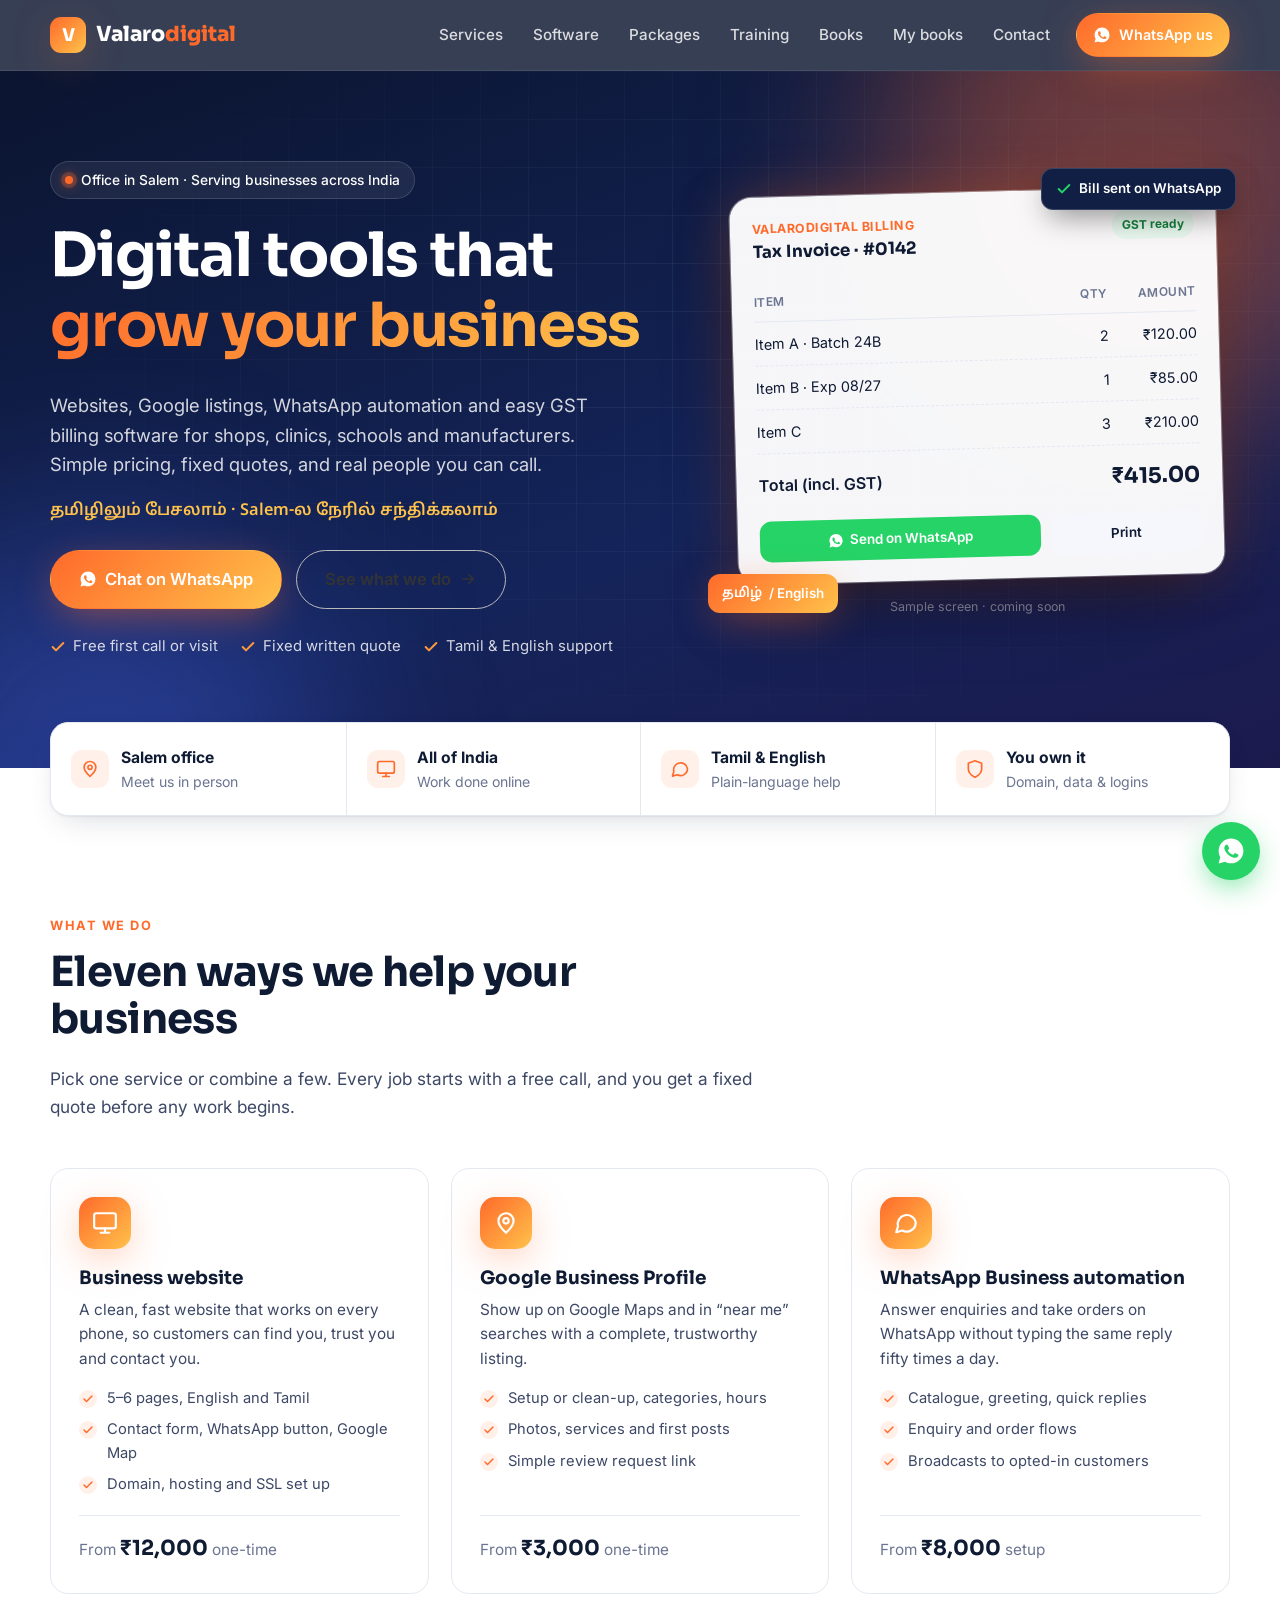
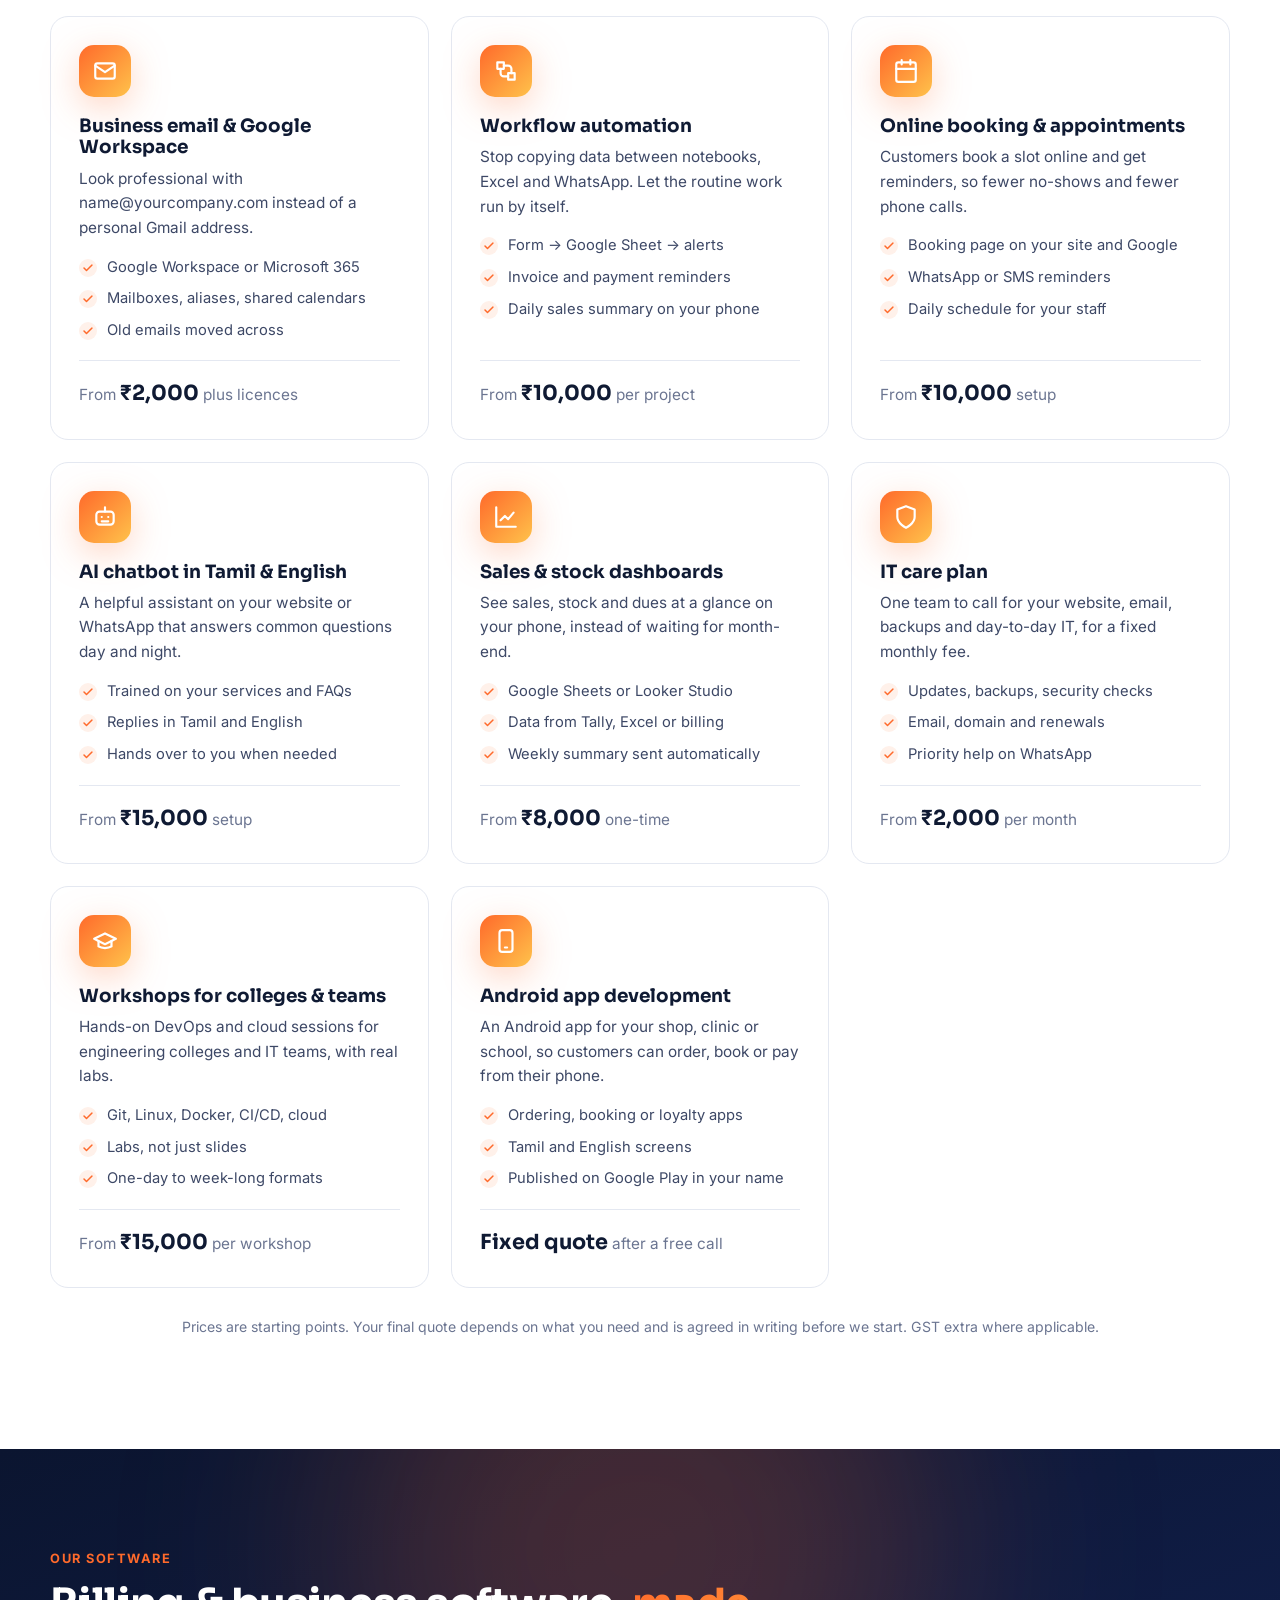
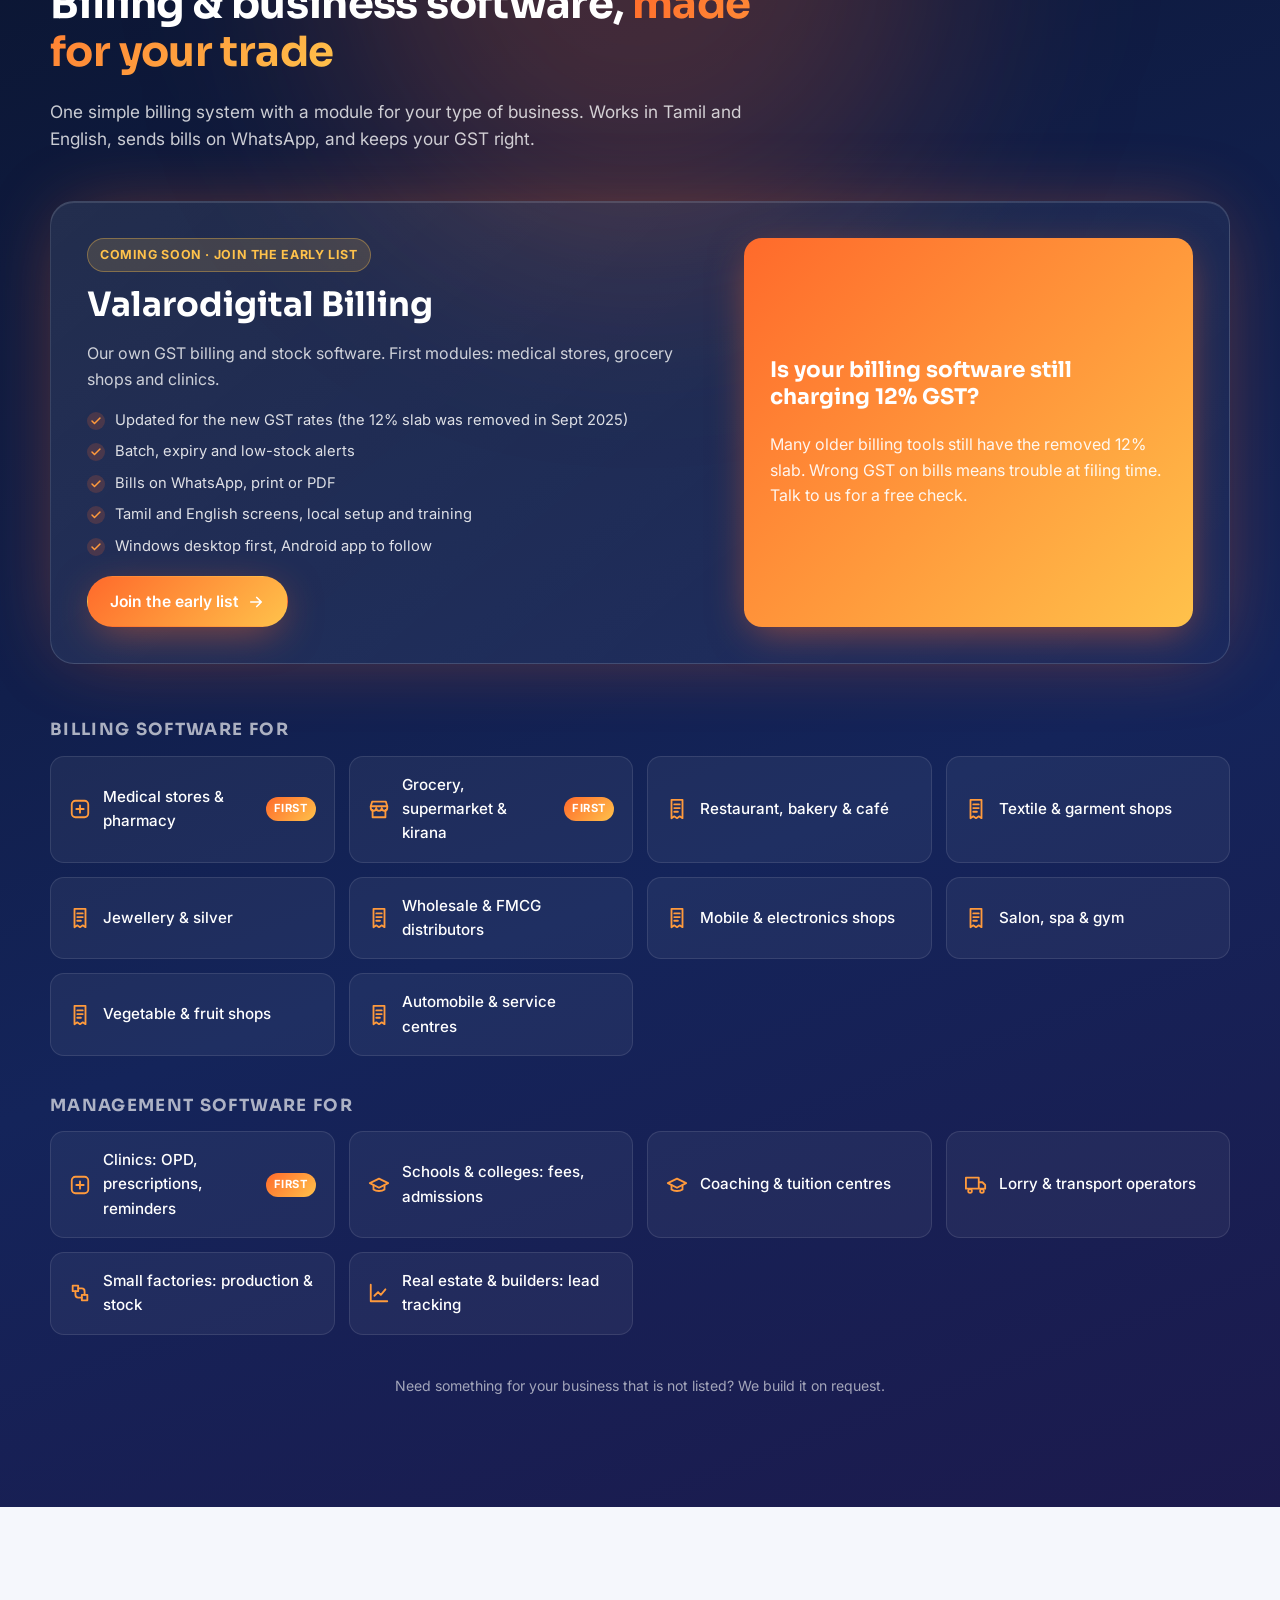
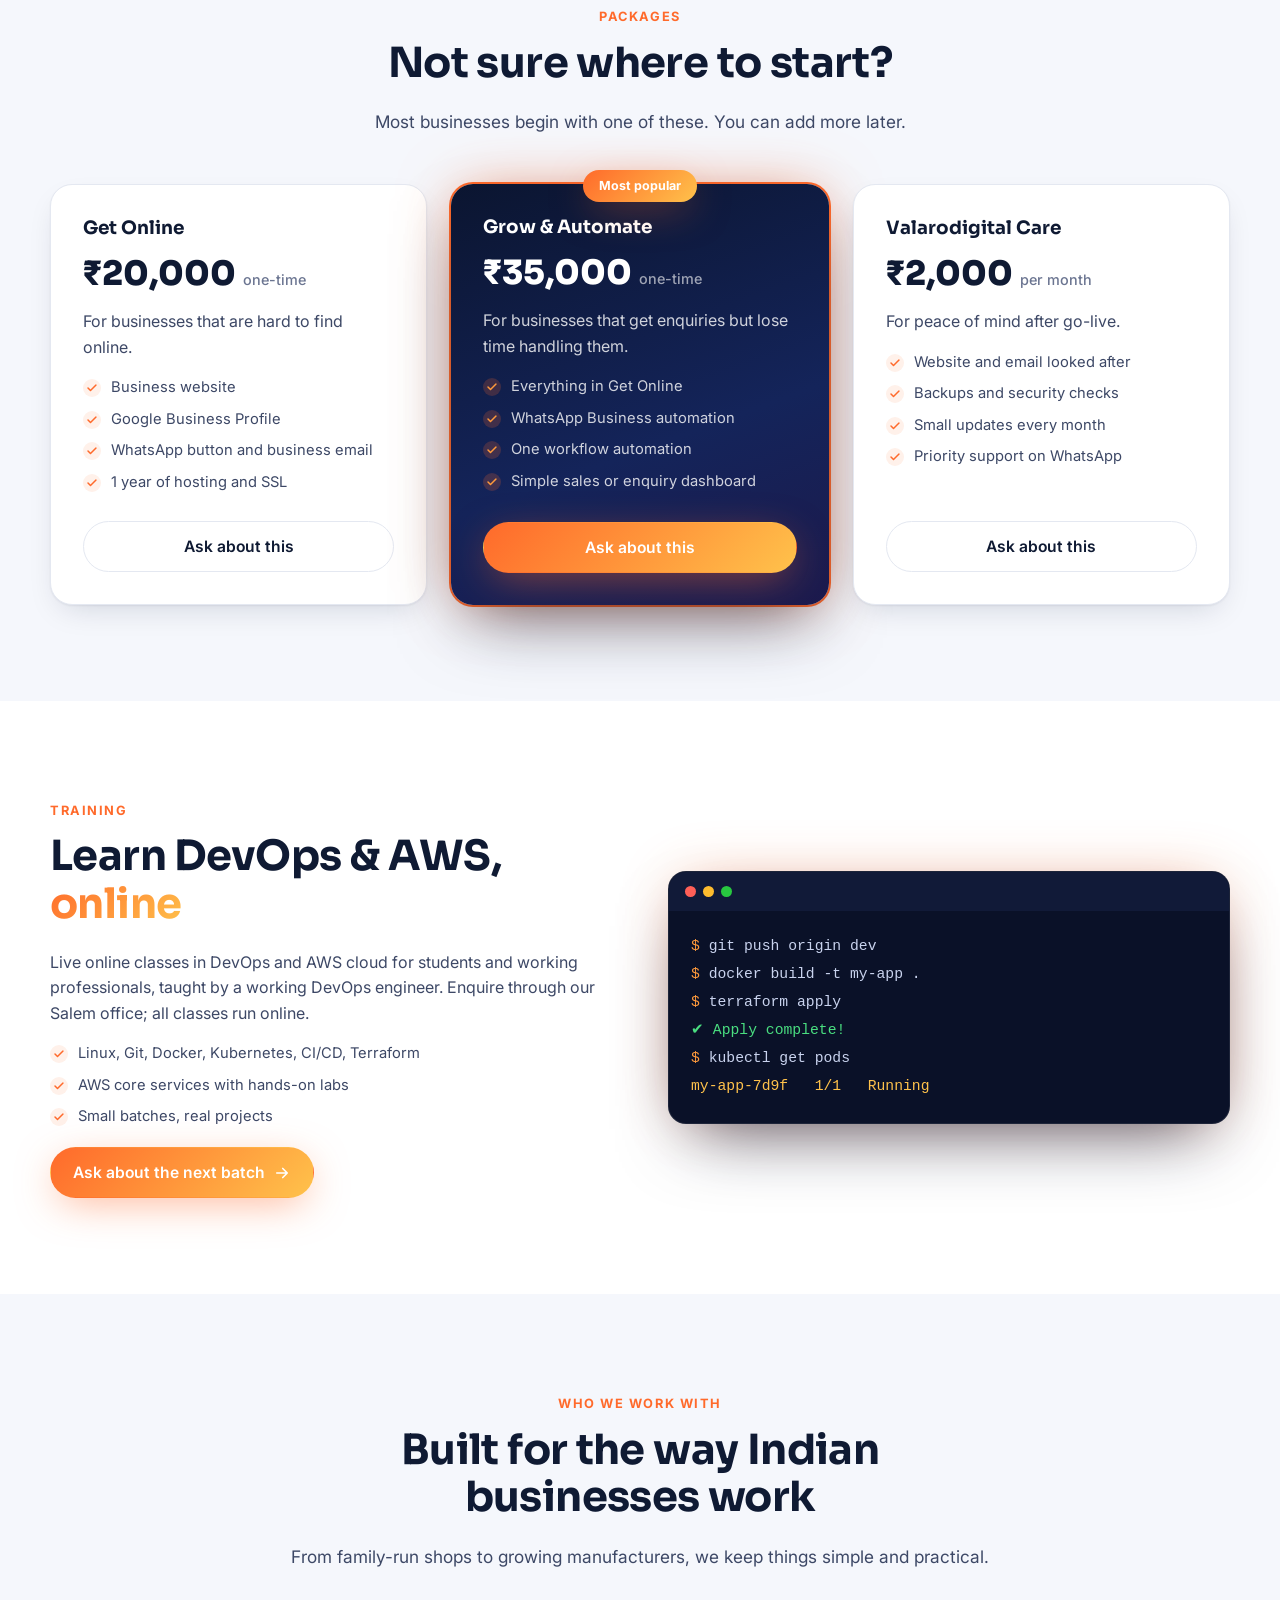
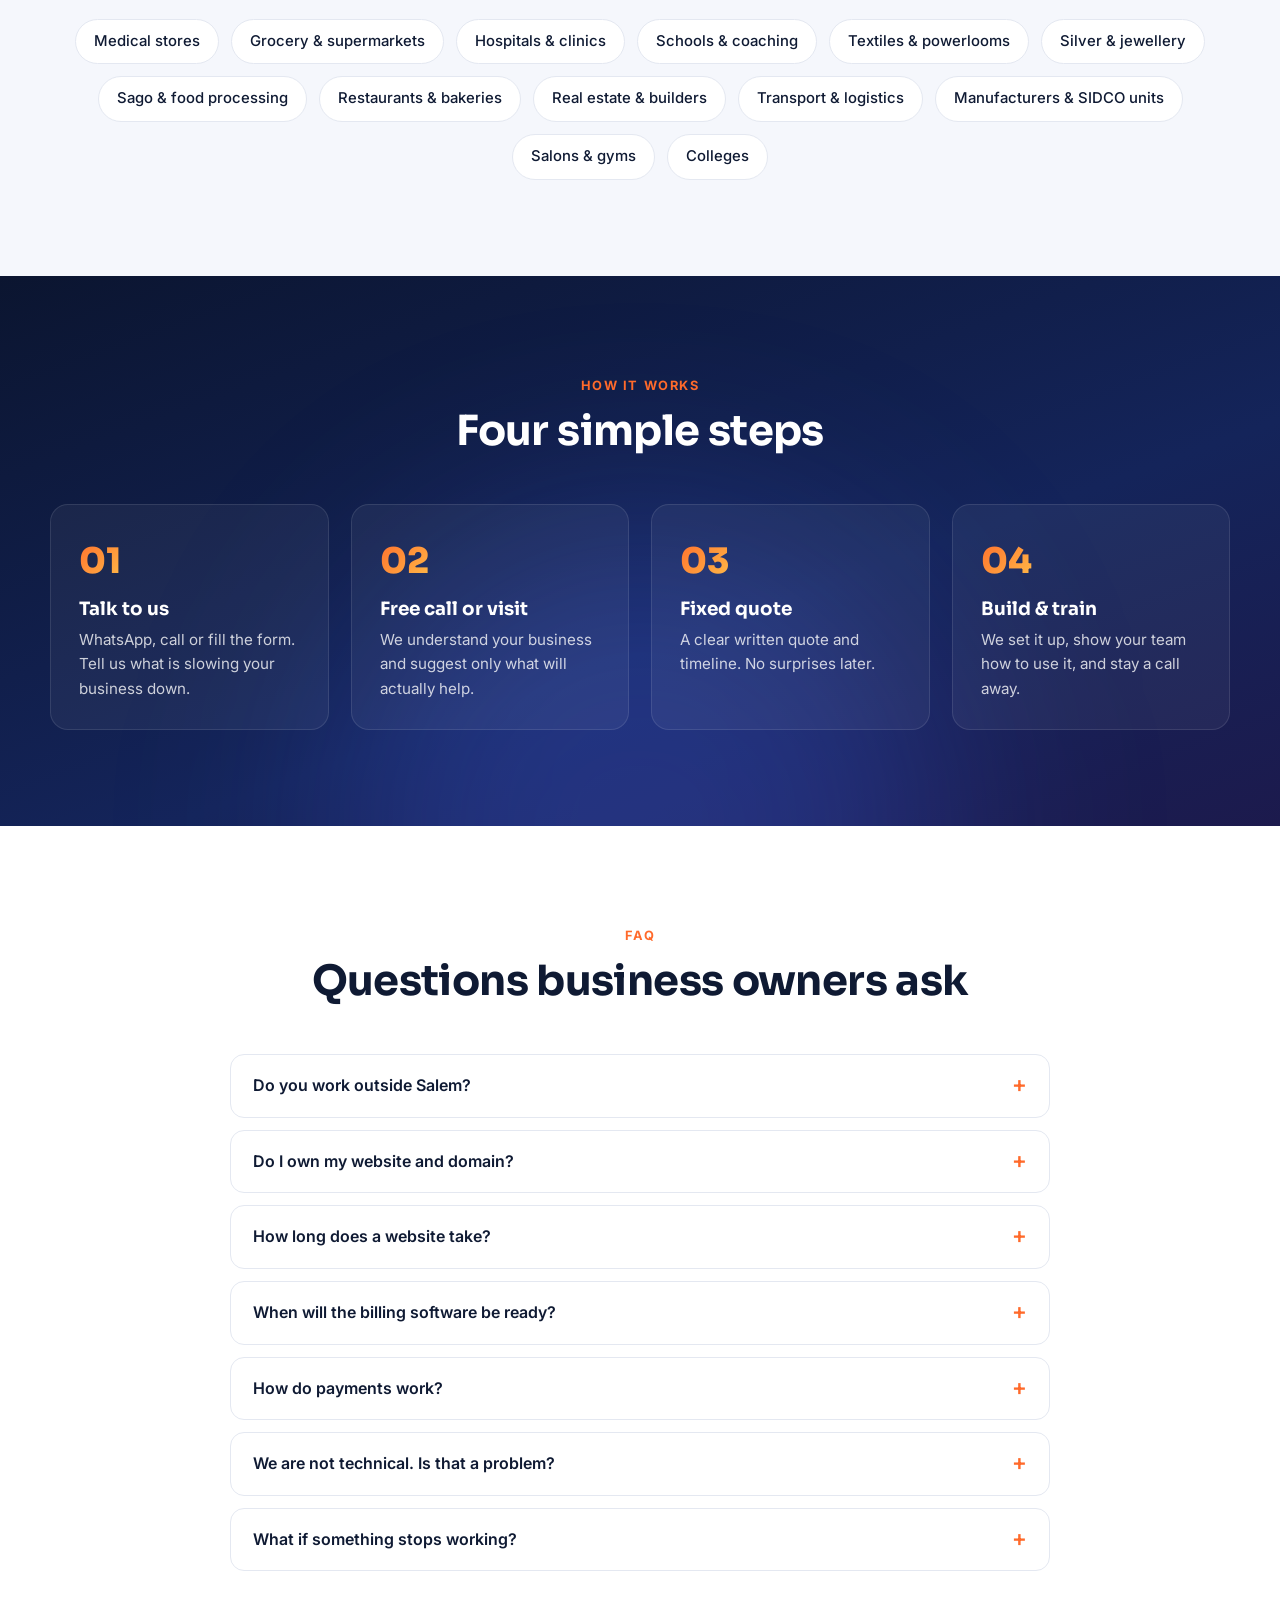
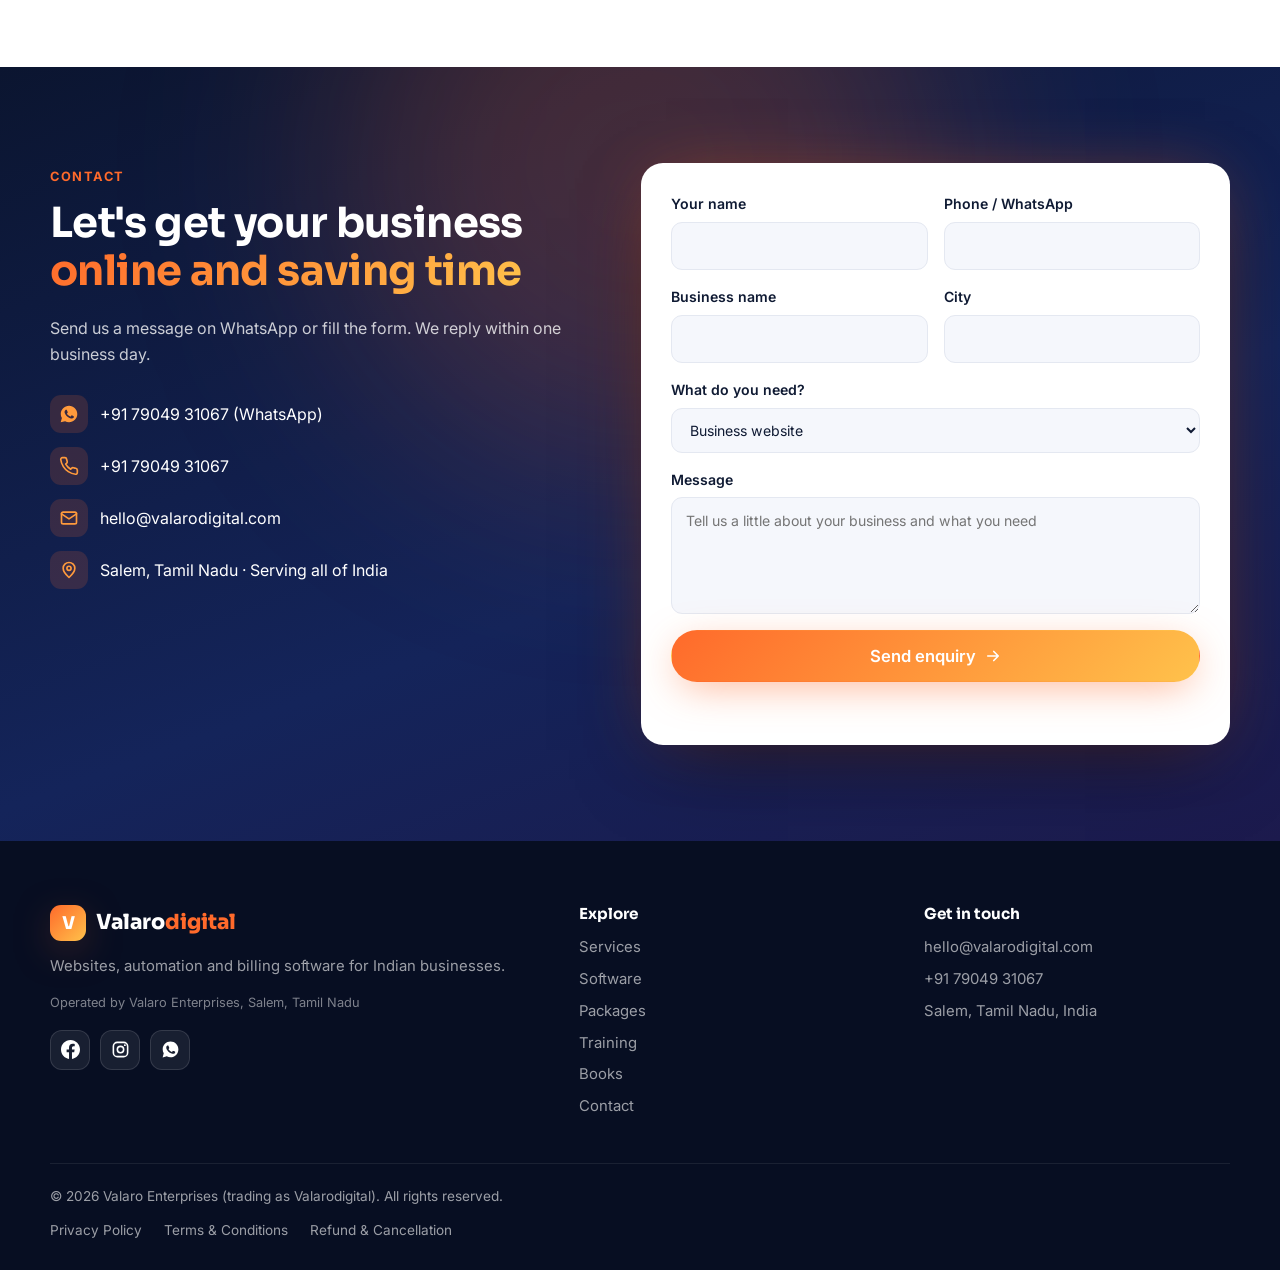
==== commit acb169ee: "Add My books library page: purchased books with Read now, purchase date and invoice link; nav + logi" ====
--- a/index.html
+++ b/index.html
@@ -97,6 +97,7 @@
           <li><a href="#packages">Packages</a></li>
           <li><a href="#training">Training</a></li>
           <li><a href="/books/">Books</a></li>
+          <li><a href="/library/">My books</a></li>
           <li><a href="#contact">Contact</a></li>
           <li class="nav-cta"><a href="https://wa.me/917904931067?text=Hi%20Valarodigital%2C%20I%20would%20like%20to%20know%20more%20about%20your%20services." class="btn btn-primary btn-sm" target="_blank" rel="noopener"><svg class="ic"><use href="#i-wa"/></svg>WhatsApp us</a></li>
         </ul>
--- a/assets/css/style.css
+++ b/assets/css/style.css
@@ -470,3 +470,5 @@
 .cover-art{top:9%;height:34%}
 .book-row-cover .ta-title{font-size:.8rem}
 .book-row-cover .en-title{font-size:.58rem}
+.lib-status{color:#1a7f4b;font-weight:600}
+.site-nav a{white-space:nowrap}
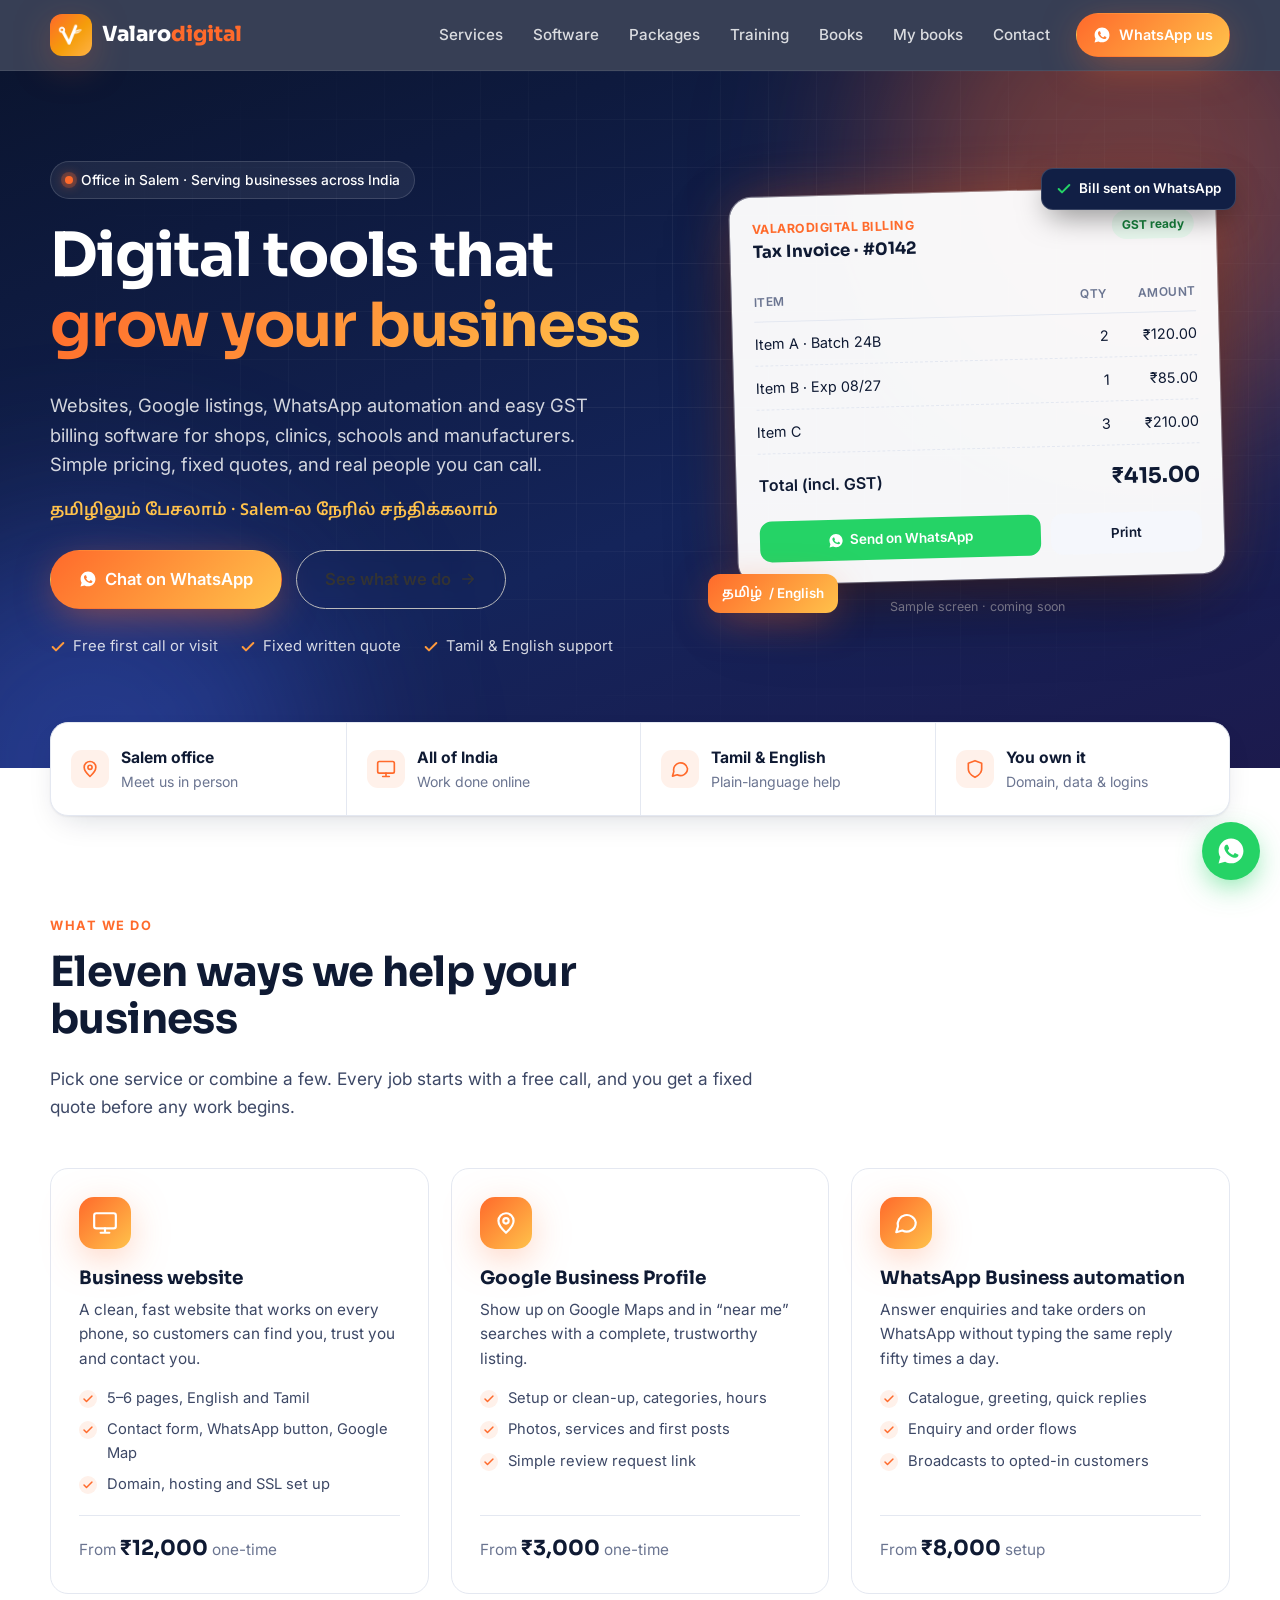
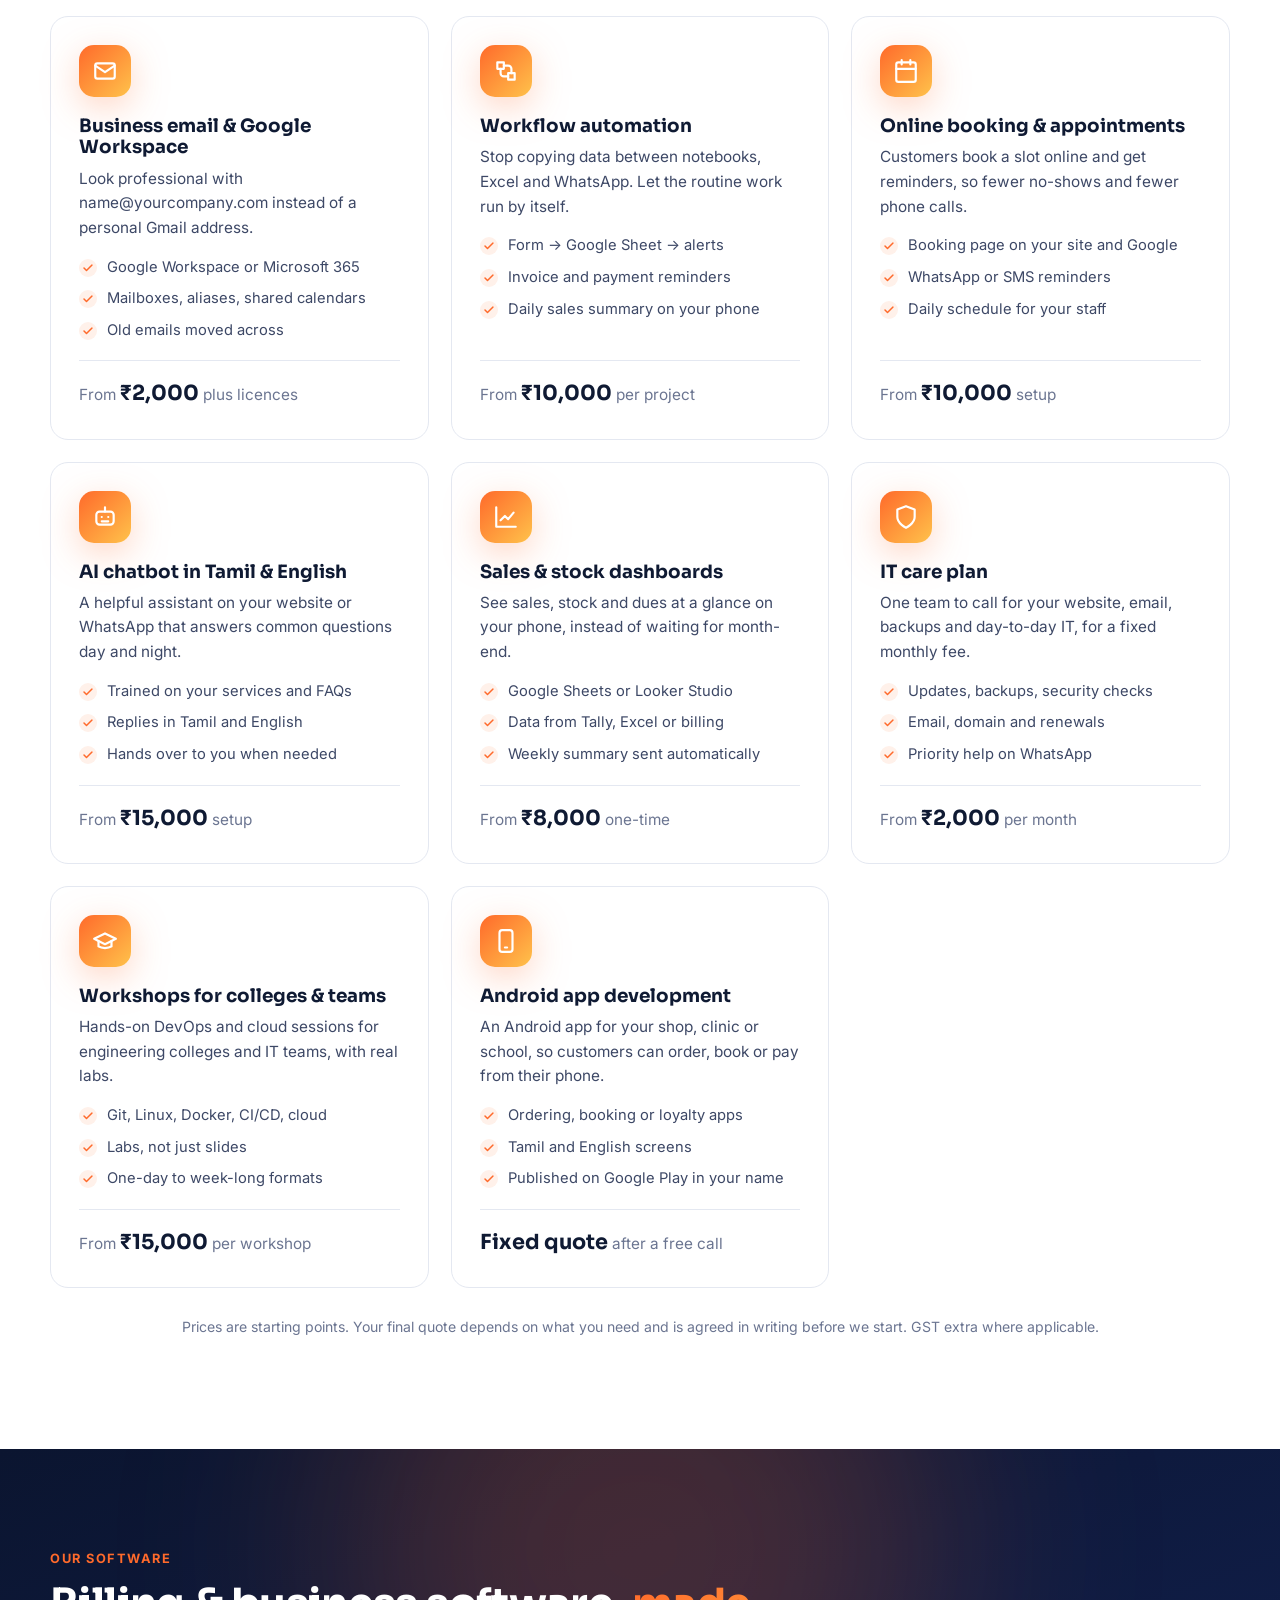
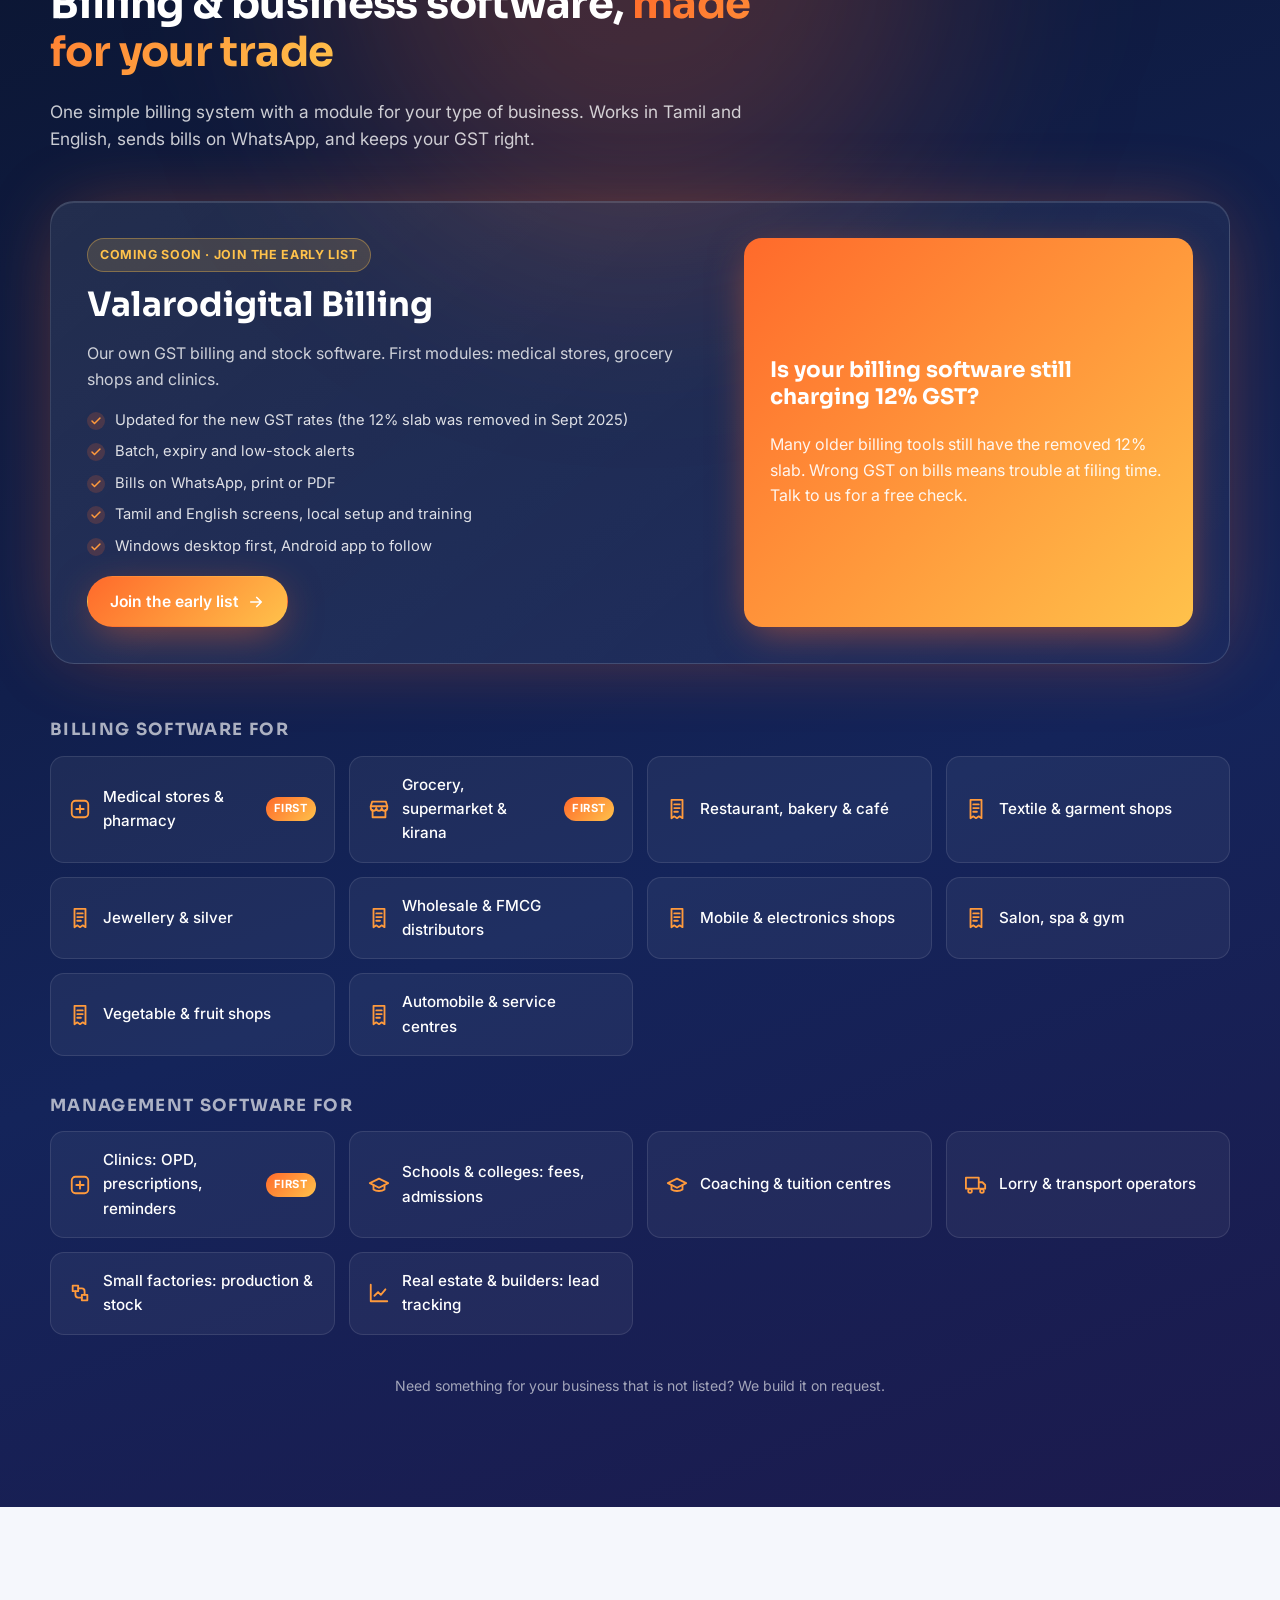
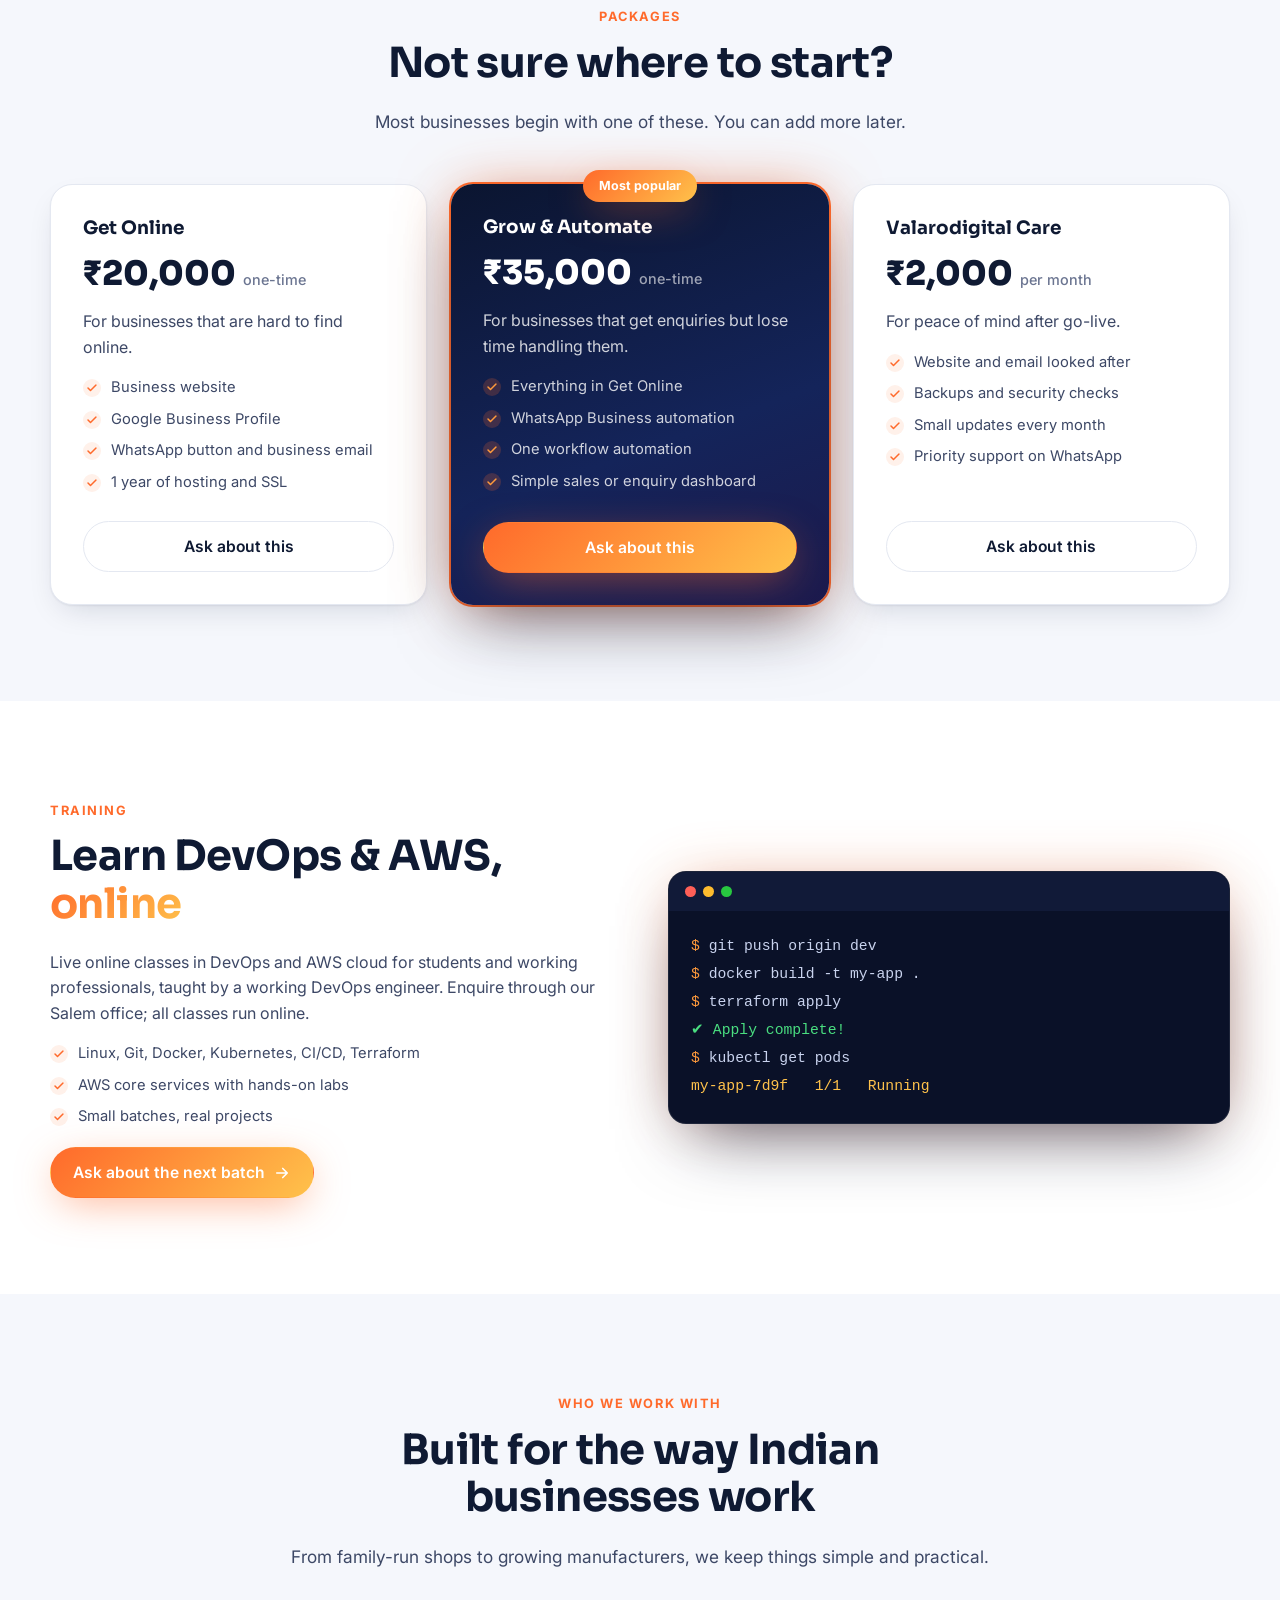
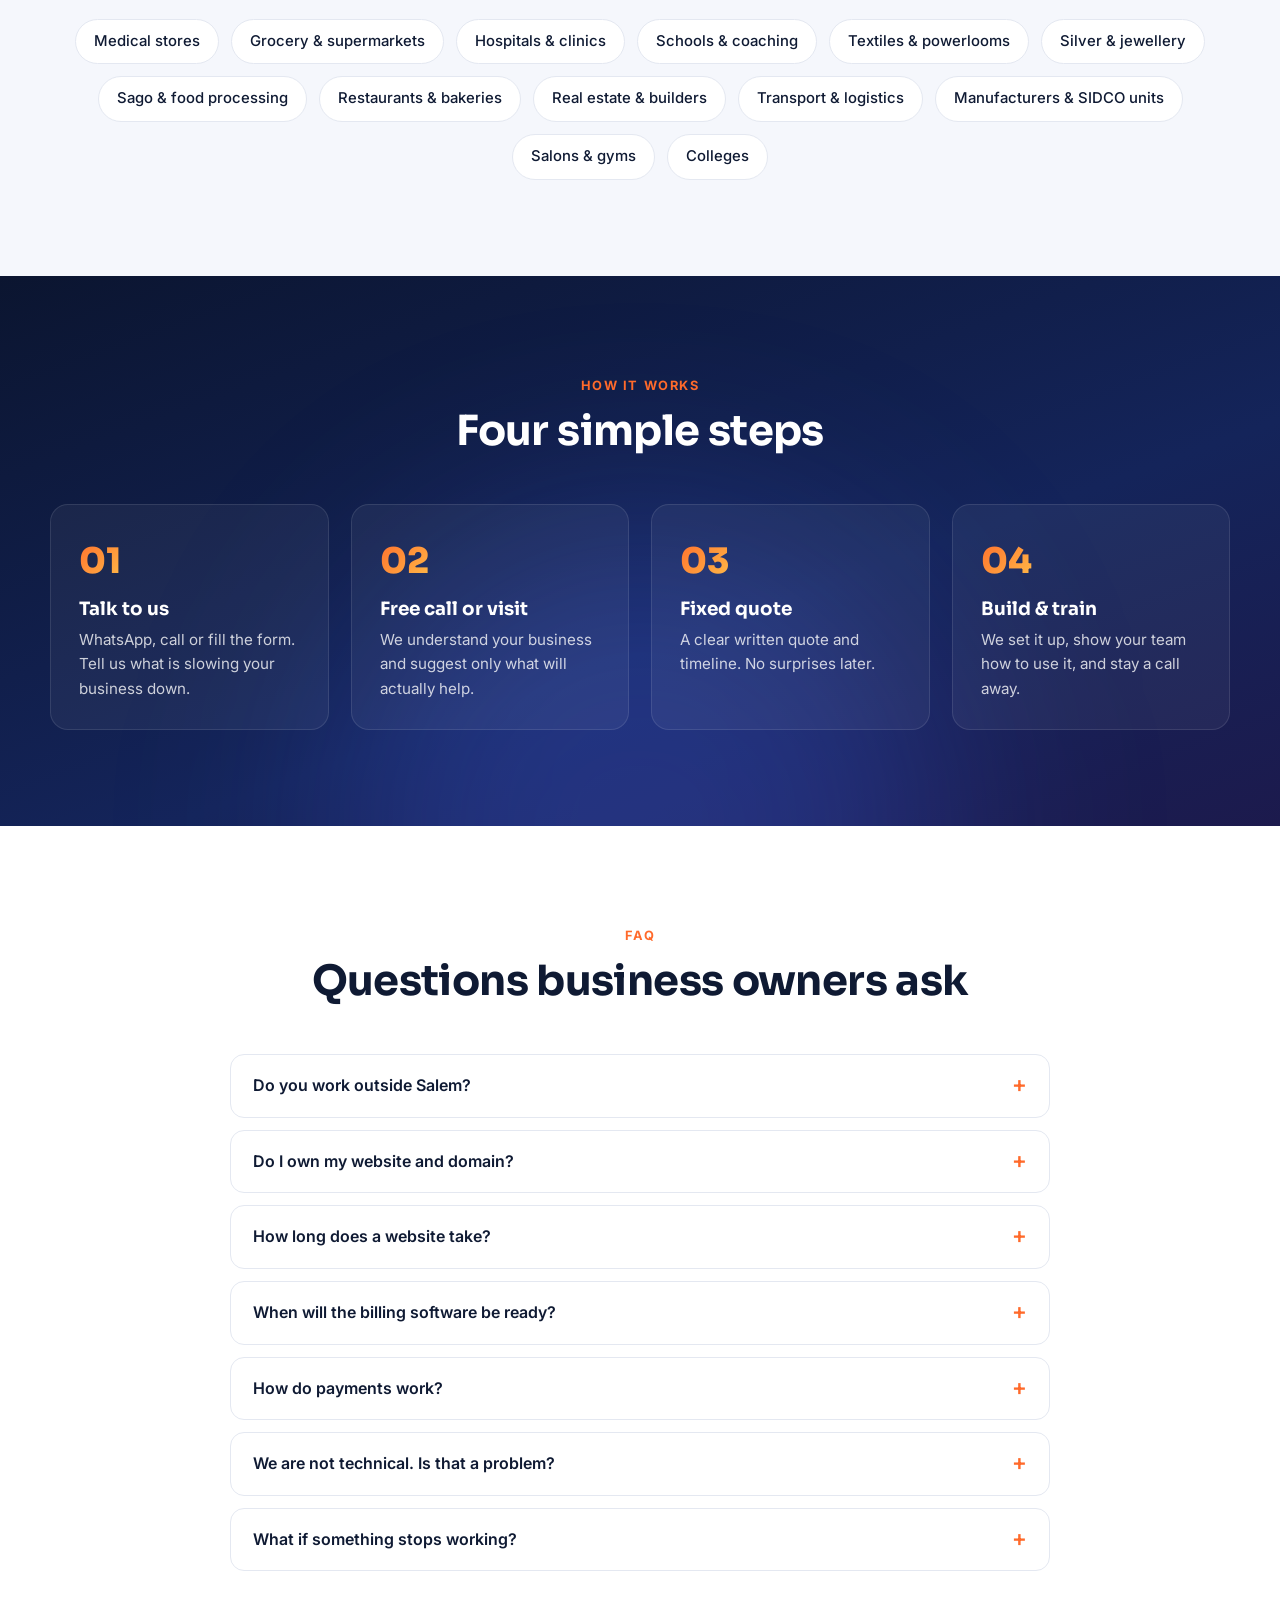
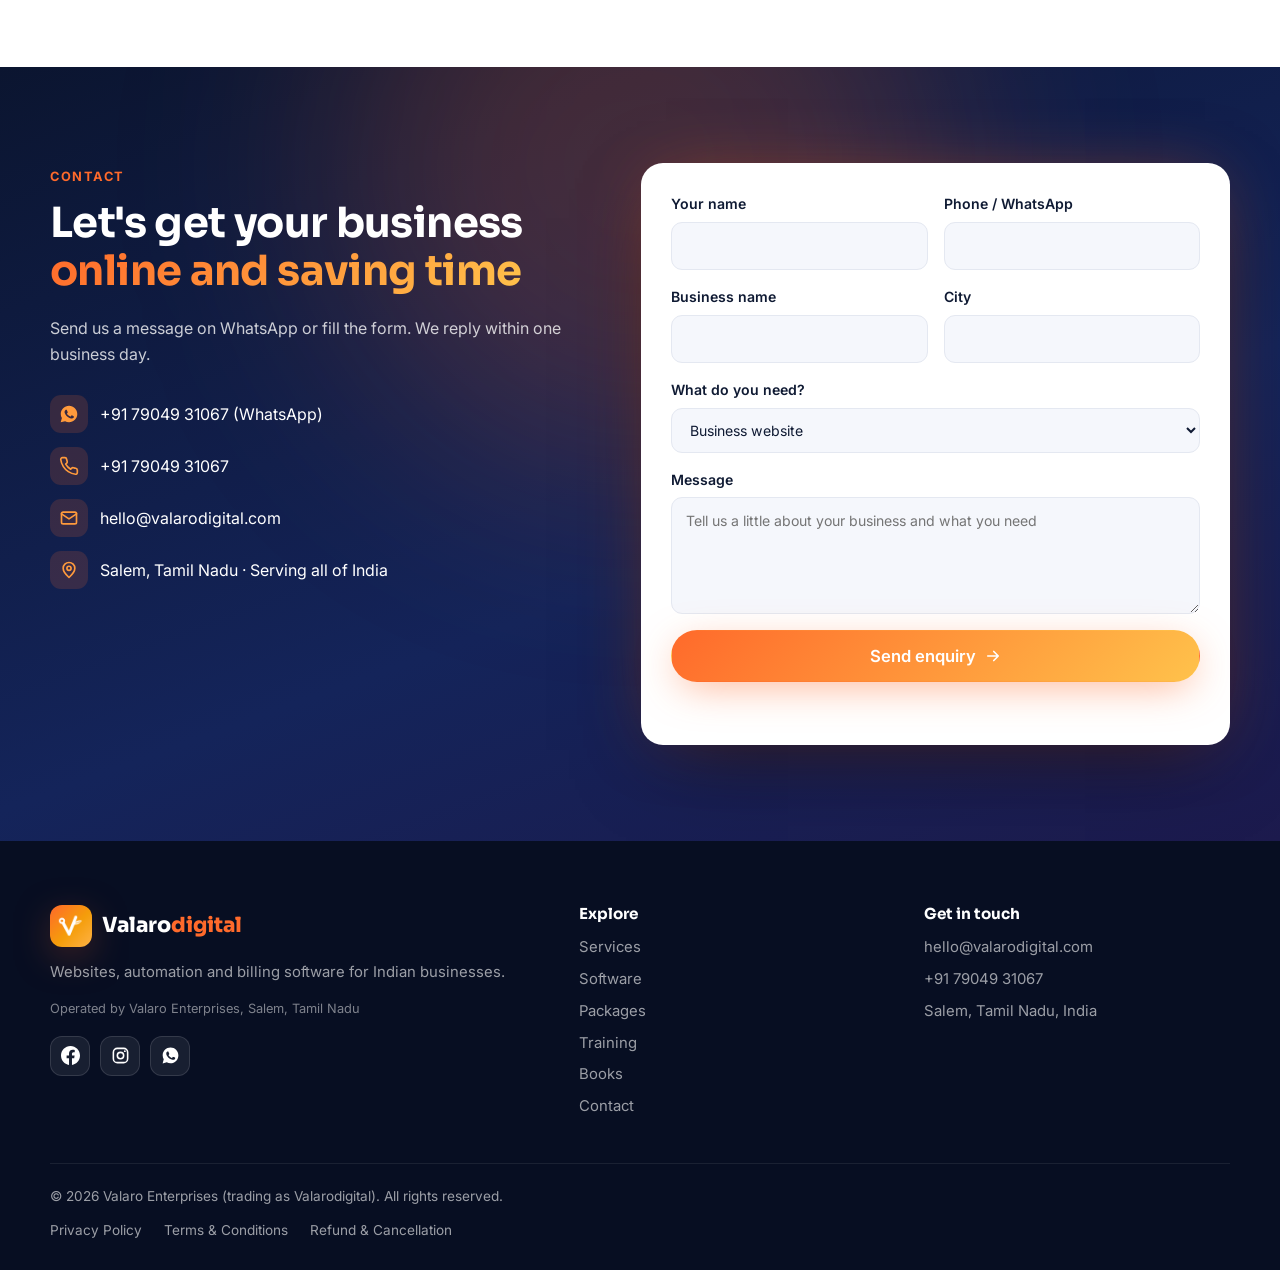
==== commit 4ee4ae79: "Use the real Valaro brand logo in the header, footer, favicon, app icon and social preview image Co-" ====
--- a/index.html
+++ b/index.html
@@ -44,7 +44,9 @@
     "parentOrganization": { "@type": "Organization", "name": "Valaro Enterprises" }
   }
   </script>
-  <link rel="icon" href="assets/img/favicon.svg" type="image/svg+xml">
+  <link rel="icon" type="image/png" sizes="32x32" href="/assets/img/favicon-32.png">
+  <link rel="icon" type="image/png" sizes="48x48" href="/assets/img/favicon-48.png">
+  <link rel="apple-touch-icon" href="/assets/img/apple-touch-icon.png">
   <link rel="preconnect" href="https://fonts.googleapis.com">
   <link rel="preconnect" href="https://fonts.gstatic.com" crossorigin>
   <link href="https://fonts.googleapis.com/css2?family=Inter:wght@400;500;600;700&amp;family=Sora:wght@600;700;800&amp;family=Noto+Sans+Tamil:wght@500;600&amp;display=swap" rel="stylesheet">
@@ -84,7 +86,7 @@
   <header class="site-header">
     <div class="container header-inner">
       <a href="#top" class="logo" aria-label="Valarodigital home">
-        <span class="logo-mark" aria-hidden="true">V</span>
+        <img class="logo-mark" src="/assets/img/logo-96.png" srcset="/assets/img/logo-96.png 2x" width="36" height="36" alt="" aria-hidden="true" decoding="async">
         <span>Valaro<span class="accent">digital</span></span>
       </a>
       <button class="nav-toggle" aria-controls="site-nav" aria-expanded="false" aria-label="Open menu">
@@ -483,7 +485,7 @@
   <footer class="site-footer">
     <div class="container footer-inner">
       <div>
-        <a href="#top" class="logo"><span class="logo-mark" aria-hidden="true">V</span><span>Valaro<span class="accent">digital</span></span></a>
+        <a href="#top" class="logo"><img class="logo-mark" src="/assets/img/logo-96.png" srcset="/assets/img/logo-96.png 2x" width="36" height="36" alt="" aria-hidden="true" decoding="async"><span>Valaro<span class="accent">digital</span></span></a>
         <p>Websites, automation and billing software for Indian businesses.</p>
         <p class="legal-id">Operated by Valaro Enterprises, Salem, Tamil Nadu</p>
         <div class="socials">
--- a/assets/css/style.css
+++ b/assets/css/style.css
@@ -57,7 +57,7 @@
 .header-inner { display: flex; align-items: center; justify-content: space-between; height: 70px; }
 .logo { display: inline-flex; align-items: center; gap: 10px; font-family: var(--font-head); font-weight: 800; font-size: 1.3rem; color: #fff; }
 .logo .accent { color: var(--orange); }
-.logo-mark { width: 36px; height: 36px; border-radius: 11px; background: var(--grad); display: grid; place-items: center; color: #fff; font-size: 1.1rem; box-shadow: var(--glow); }
+.logo-mark { width: 42px; height: 42px; border-radius: 12px; background: var(--grad); display: block; object-fit: cover; color: #fff; font-size: 1.1rem; box-shadow: var(--glow); }
 .site-nav ul { list-style: none; display: flex; align-items: center; gap: 6px; margin: 0; padding: 0; }
 .site-nav a:not(.btn) { color: rgba(255,255,255,.82); padding: 8px 12px; border-radius: 8px; font-weight: 500; font-size: .95rem; transition: color .2s; }
 .site-nav a:not(.btn):hover { color: var(--orange-2); }
@@ -472,3 +472,7 @@
 .book-row-cover .en-title{font-size:.58rem}
 .lib-status{color:#1a7f4b;font-weight:600}
 .site-nav a{white-space:nowrap}
+.back-row{margin-block:0;padding-top:16px;padding-bottom:14px}
+.back-row a{display:inline-flex;align-items:center;gap:8px;padding:10px 20px;border-radius:999px;background:linear-gradient(135deg,#ff6a2b,#ffb13b);color:#fff;font-weight:700;font-size:.95rem;text-decoration:none;box-shadow:0 8px 18px -8px rgba(255,106,43,.65);transition:transform .15s,box-shadow .15s}
+.back-row a:hover{transform:translateY(-1px);box-shadow:0 12px 22px -8px rgba(255,106,43,.75);text-decoration:none}
+.back-row a:focus-visible{outline:3px solid #0b1530;outline-offset:2px}
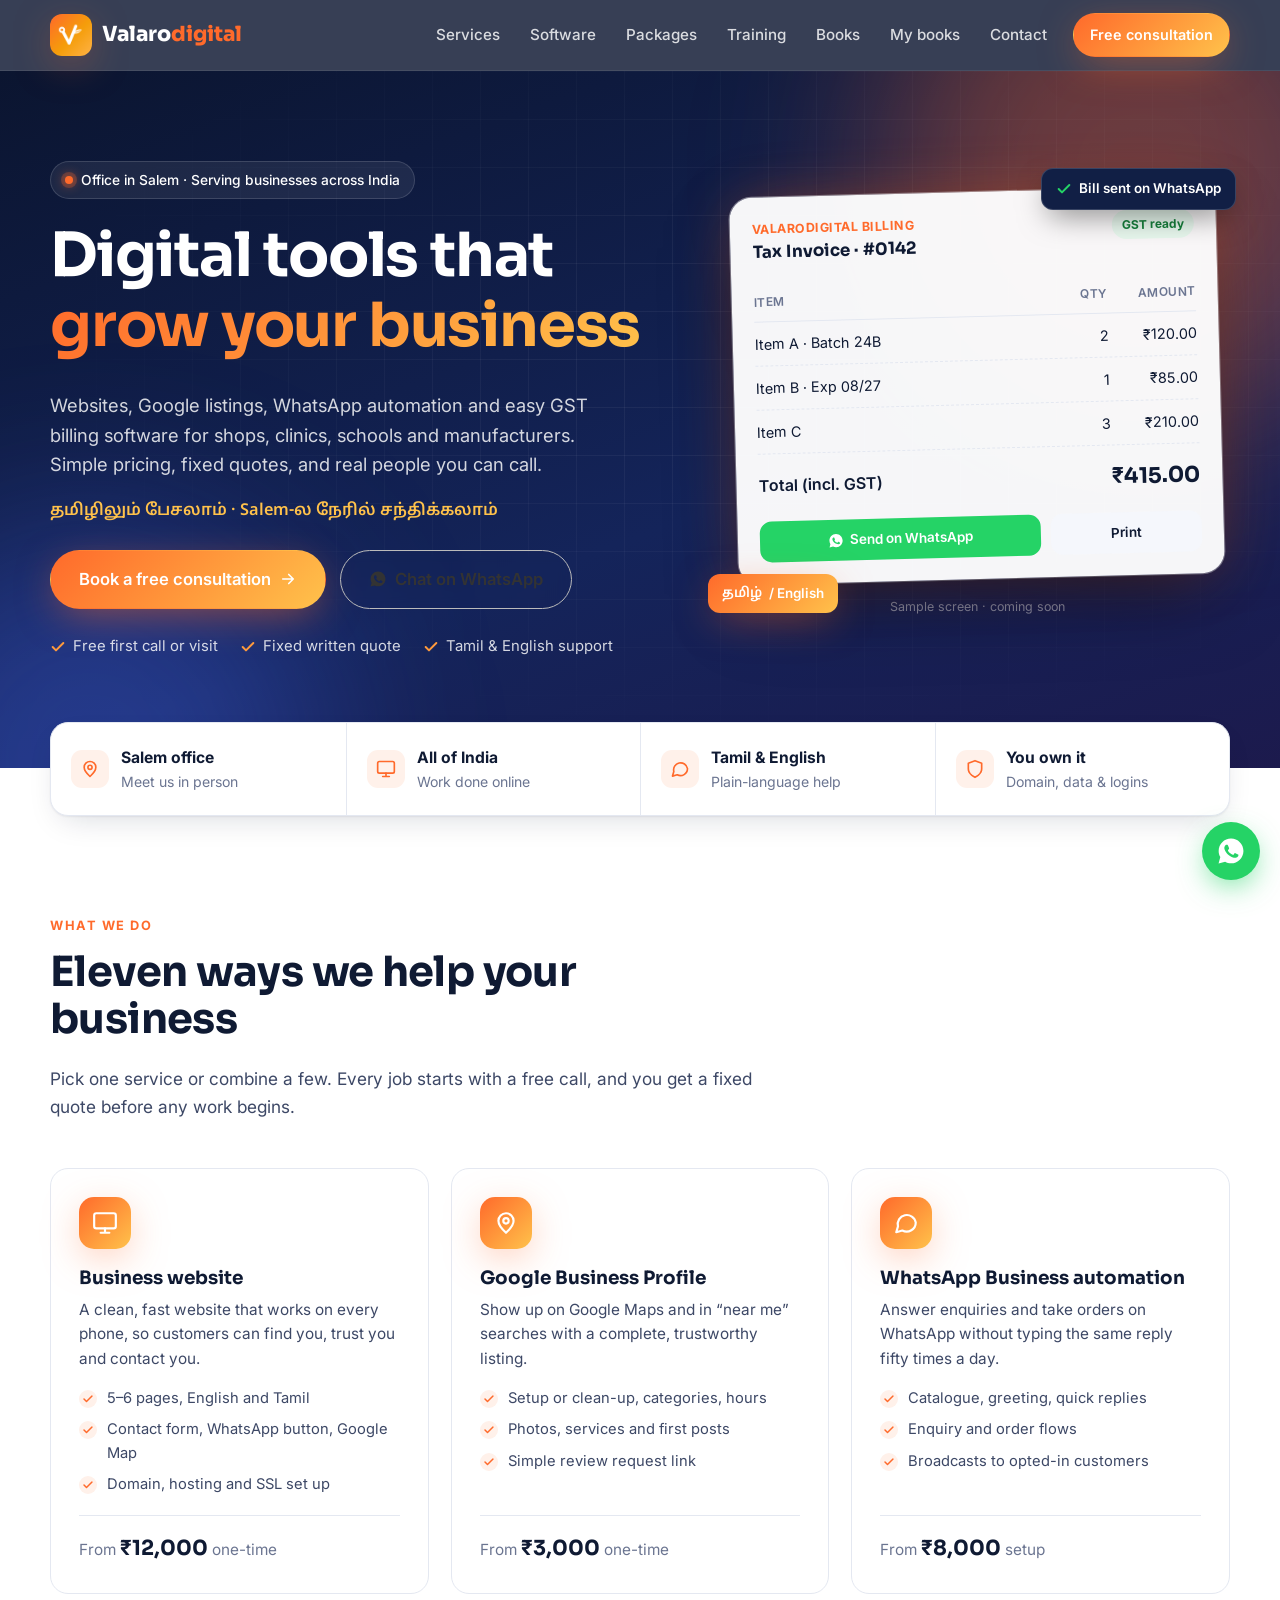
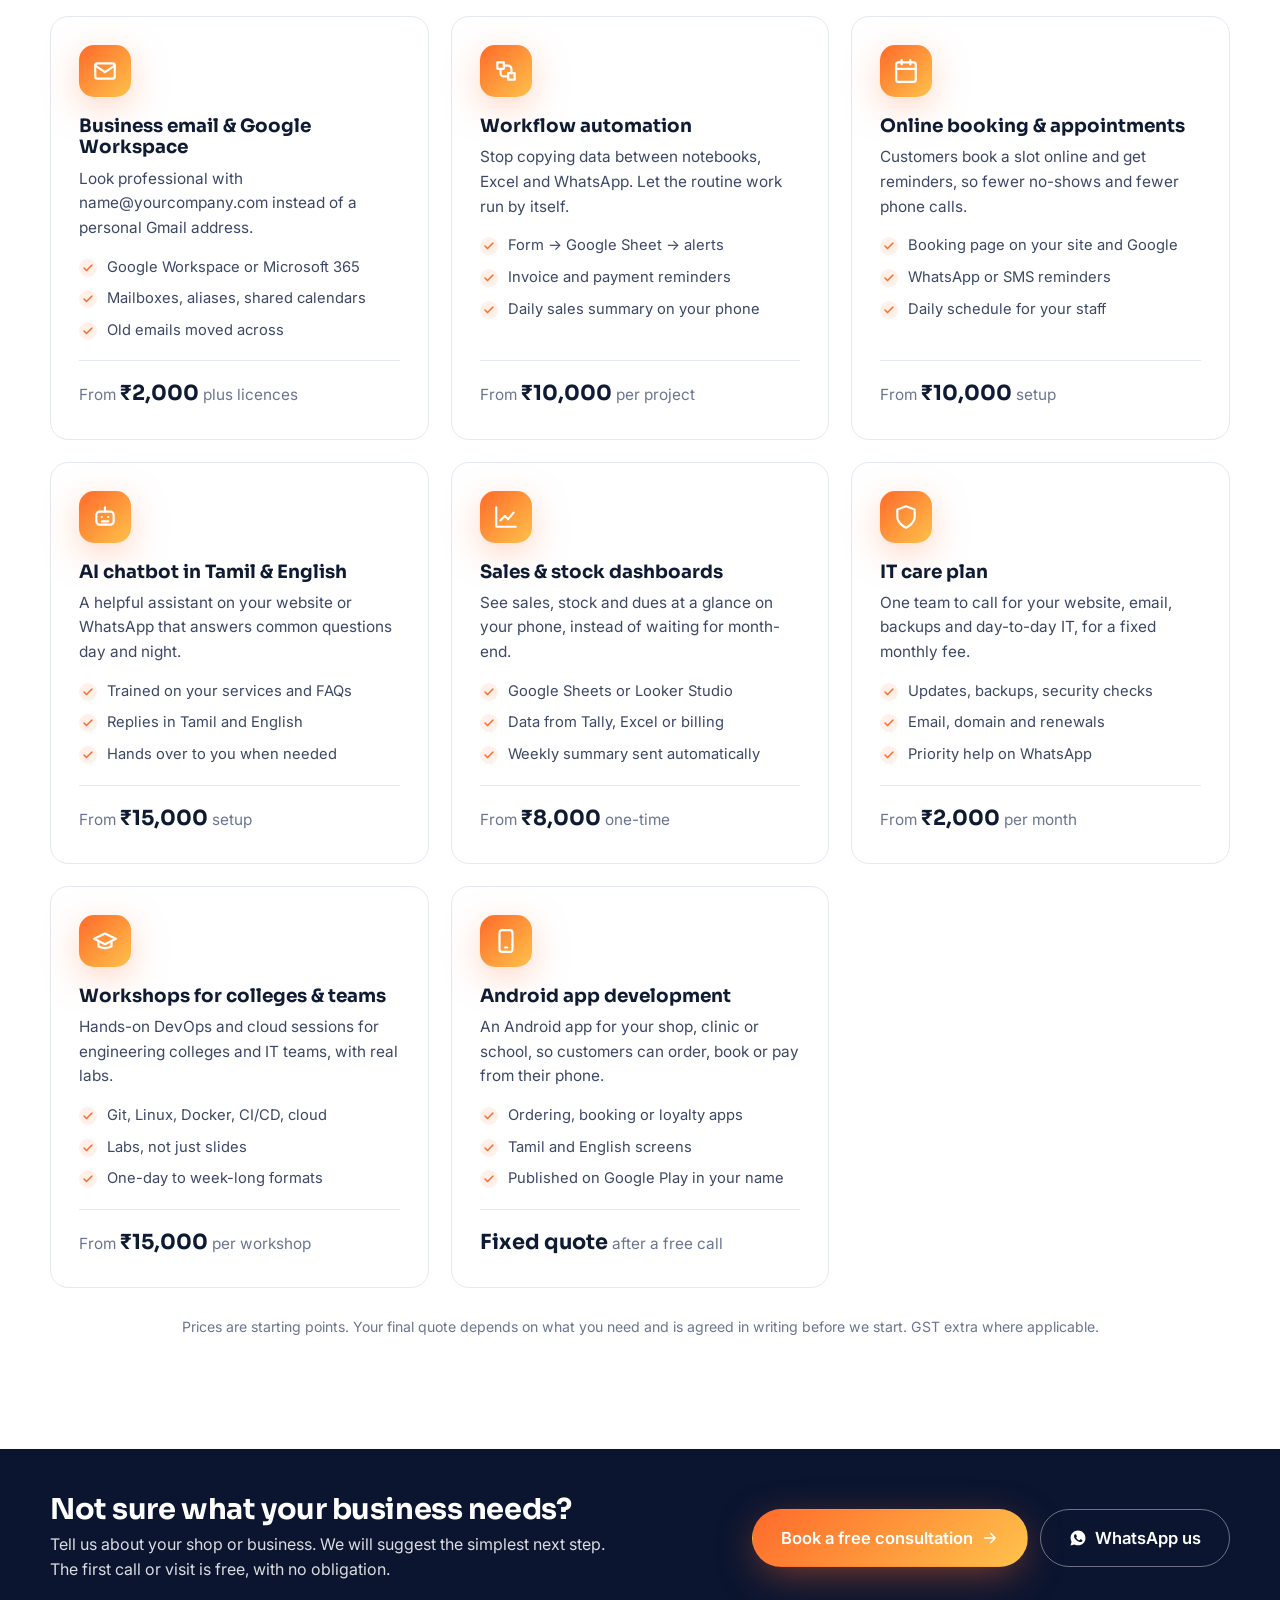
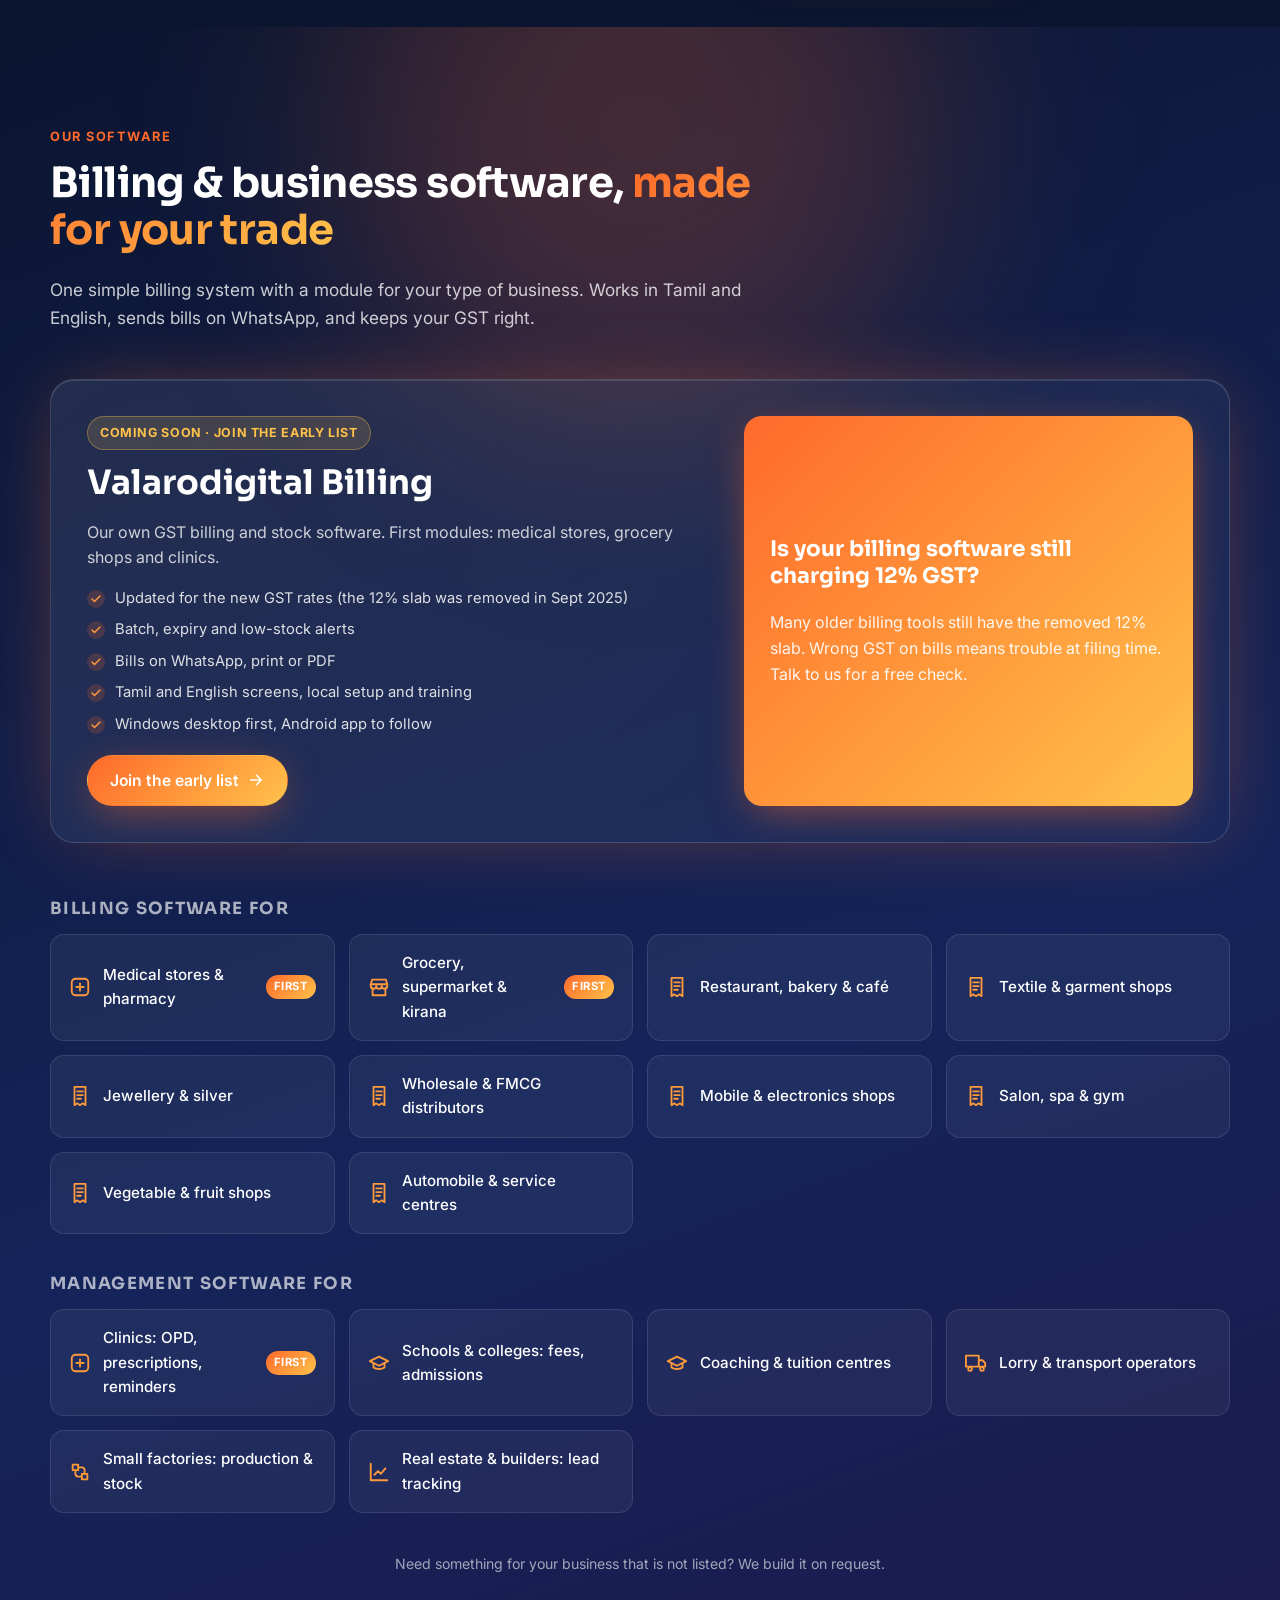
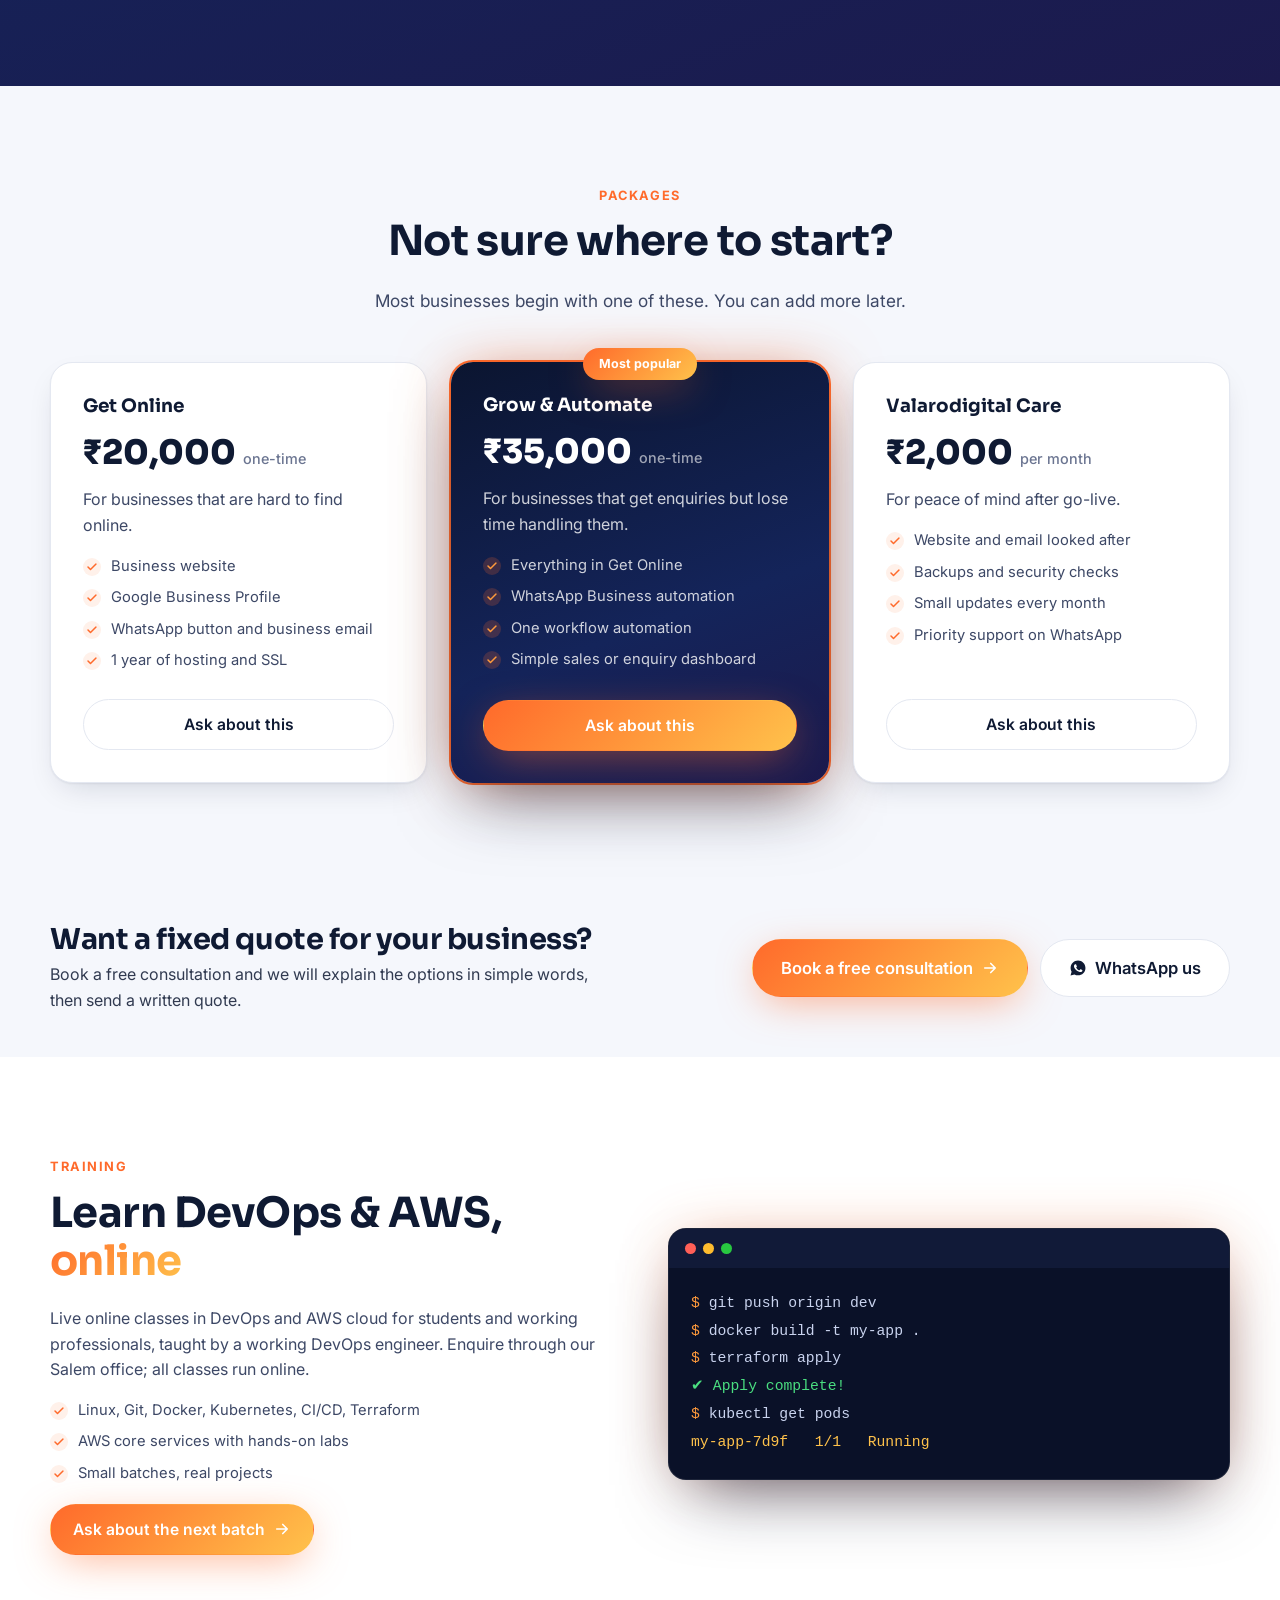
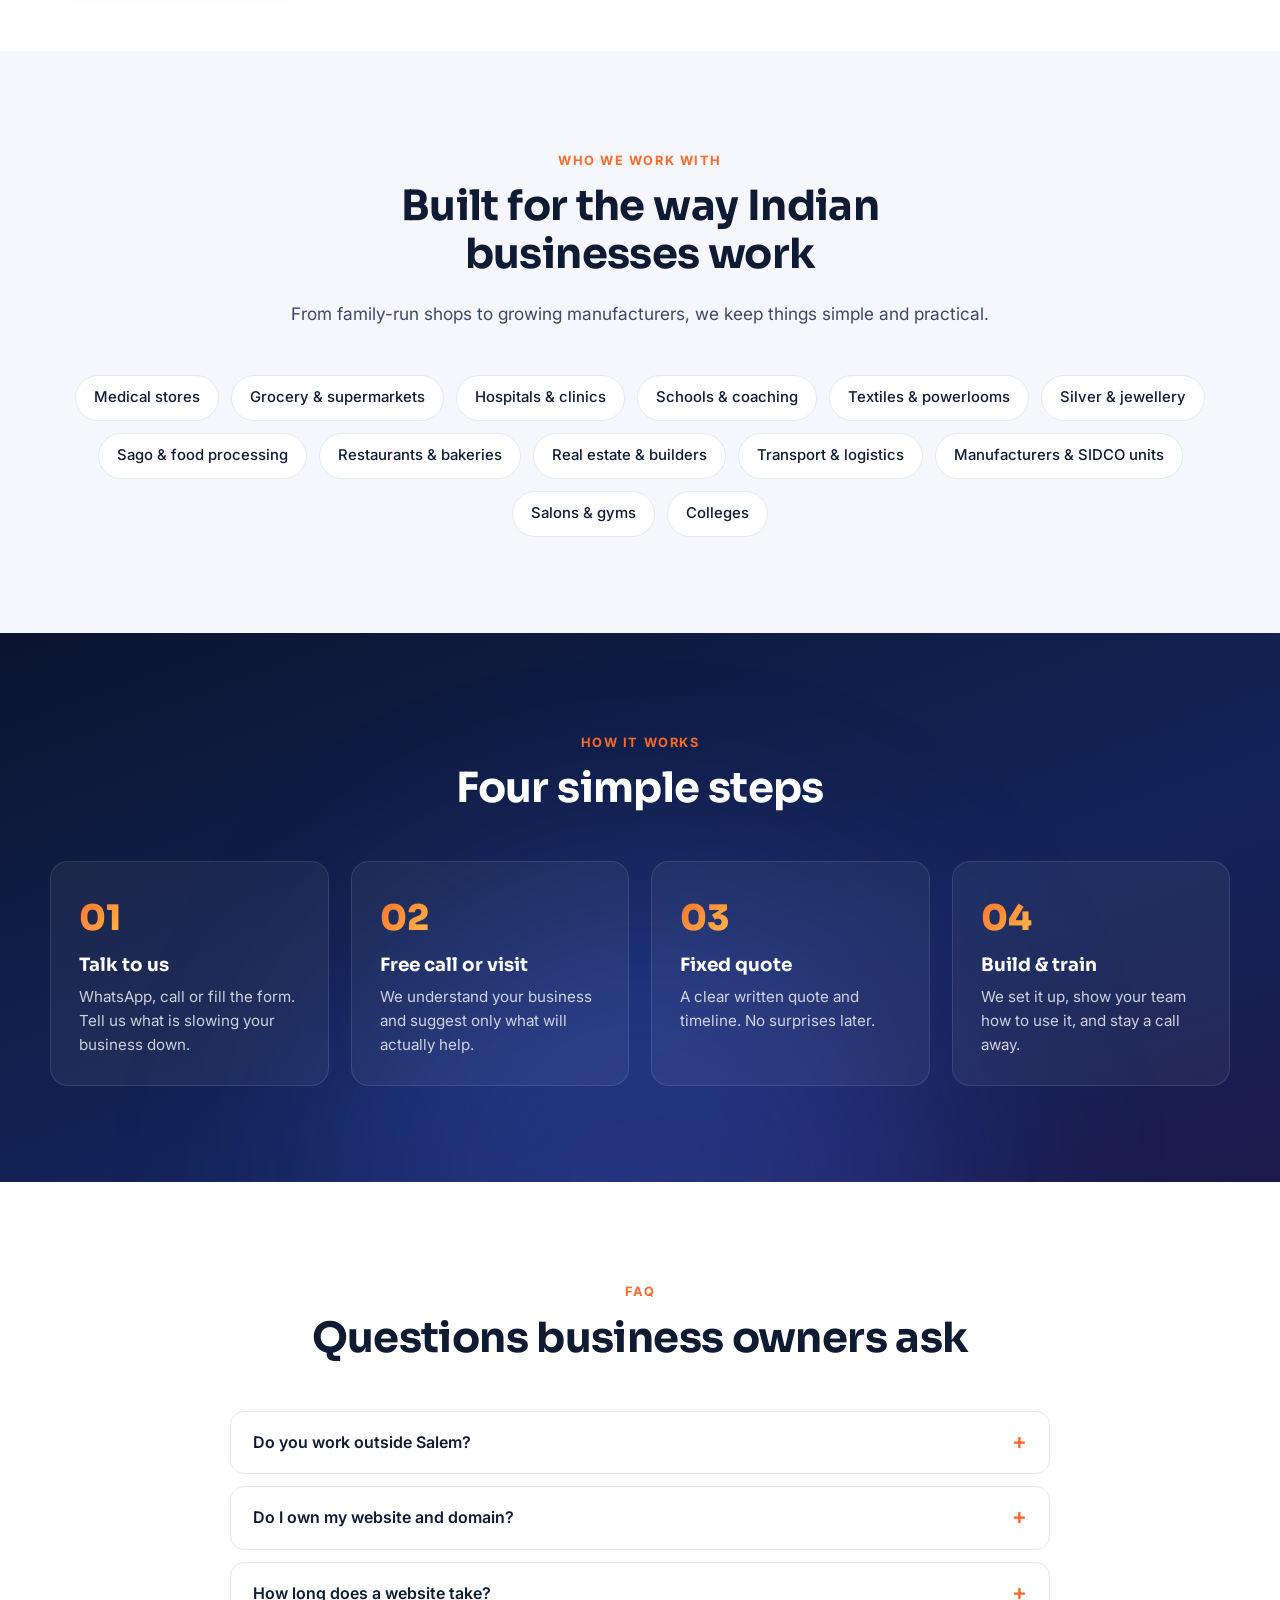
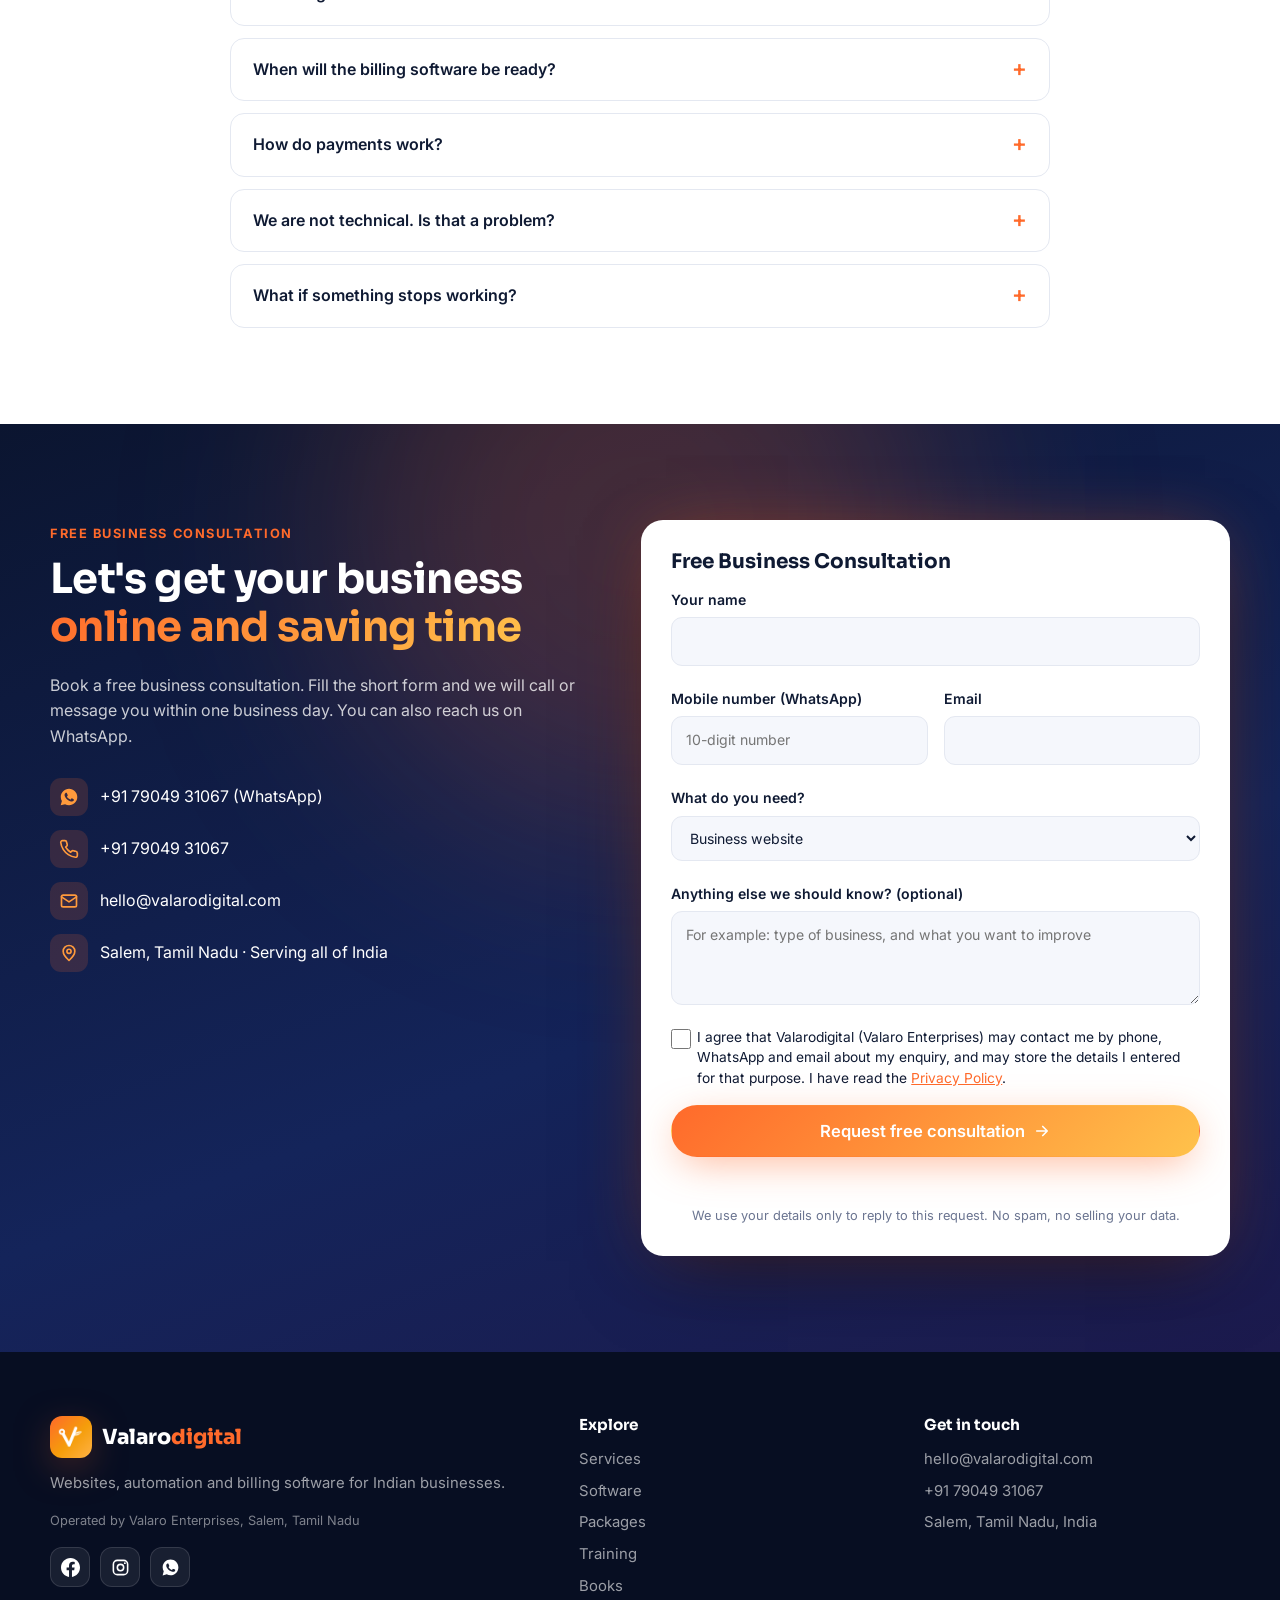
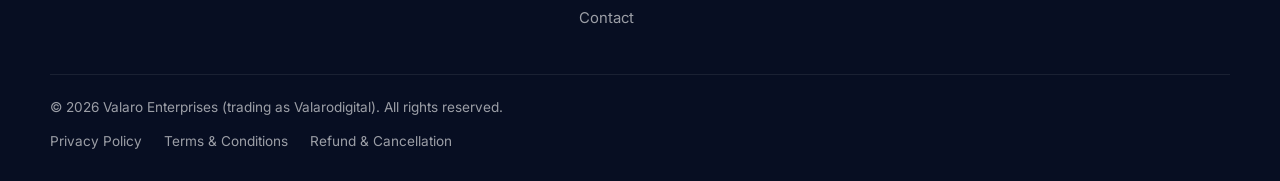
==== commit acc4cfb9: "Add Free Business Consultation lead form (dev branch, not deployed) Form with name, mobile, email, s" ====
--- a/index.html
+++ b/index.html
@@ -50,7 +50,7 @@
   <link rel="preconnect" href="https://fonts.googleapis.com">
   <link rel="preconnect" href="https://fonts.gstatic.com" crossorigin>
   <link href="https://fonts.googleapis.com/css2?family=Inter:wght@400;500;600;700&amp;family=Sora:wght@600;700;800&amp;family=Noto+Sans+Tamil:wght@500;600&amp;display=swap" rel="stylesheet">
-  <link rel="stylesheet" href="assets/css/style.css">
+  <link rel="stylesheet" href="assets/css/style.css?v=202610281800">
 </head>
 <body>
   <!-- Icon sprite -->
@@ -101,7 +101,7 @@
           <li><a href="/books/">Books</a></li>
           <li><a href="/library/">My books</a></li>
           <li><a href="#contact">Contact</a></li>
-          <li class="nav-cta"><a href="https://wa.me/917904931067?text=Hi%20Valarodigital%2C%20I%20would%20like%20to%20know%20more%20about%20your%20services." class="btn btn-primary btn-sm" target="_blank" rel="noopener"><svg class="ic"><use href="#i-wa"/></svg>WhatsApp us</a></li>
+          <li class="nav-cta"><a href="#contact" class="btn btn-primary btn-sm">Free consultation</a></li>
         </ul>
       </nav>
     </div>
@@ -120,8 +120,8 @@
           <p class="hero-lead">Websites, Google listings, WhatsApp automation and easy GST billing software for shops, clinics, schools and manufacturers. Simple pricing, fixed quotes, and real people you can call.</p>
           <p class="tamil" lang="ta">தமிழிலும் பேசலாம் · Salem-ல நேரில் சந்திக்கலாம்</p>
           <div class="hero-actions">
-            <a href="https://wa.me/917904931067?text=Hi%20Valarodigital%2C%20I%20would%20like%20to%20know%20more%20about%20your%20services." class="btn btn-primary btn-lg" target="_blank" rel="noopener"><svg class="ic"><use href="#i-wa"/></svg>Chat on WhatsApp</a>
-            <a href="#services" class="btn btn-ghost btn-lg">See what we do <svg class="ic"><use href="#i-arrow"/></svg></a>
+            <a href="#contact" class="btn btn-primary btn-lg">Book a free consultation <svg class="ic"><use href="#i-arrow"/></svg></a>
+            <a href="https://wa.me/917904931067?text=Hi%20Valarodigital%2C%20I%20would%20like%20to%20know%20more%20about%20your%20services." class="btn btn-ghost btn-lg" target="_blank" rel="noopener"><svg class="ic"><use href="#i-wa"/></svg>Chat on WhatsApp</a>
           </div>
           <ul class="hero-points">
             <li><svg class="ic"><use href="#i-check"/></svg>Free first call or visit</li>
@@ -258,6 +258,21 @@
       </div>
     </section>
 
+    <!-- ============ CTA BAND ============ -->
+    <section class="cta-band">
+      <div class="container cta-band-inner">
+        <div>
+          <h2>Not sure what your business needs?</h2>
+          <p>Tell us about your shop or business. We will suggest the simplest next step. The first call or visit is free, with no obligation.</p>
+        </div>
+        <div class="cta-band-actions">
+          <a href="#contact" class="btn btn-primary btn-lg">Book a free consultation <svg class="ic"><use href="#i-arrow"/></svg></a>
+          <a href="https://wa.me/917904931067?text=Hi%20Valarodigital%2C%20I%20would%20like%20to%20know%20more%20about%20your%20services." class="btn btn-ghost btn-lg" target="_blank" rel="noopener"><svg class="ic"><use href="#i-wa"/></svg>WhatsApp us</a>
+        </div>
+      </div>
+    </section>
+
+
     <!-- ============ SOFTWARE PRODUCTS ============ -->
     <section class="section section-dark" id="products">
       <div class="dark-glow" aria-hidden="true"></div>
@@ -350,6 +365,21 @@
       </div>
     </section>
 
+    <!-- ============ CTA BAND ============ -->
+    <section class="cta-band cta-band-soft">
+      <div class="container cta-band-inner">
+        <div>
+          <h2>Want a fixed quote for your business?</h2>
+          <p>Book a free consultation and we will explain the options in simple words, then send a written quote.</p>
+        </div>
+        <div class="cta-band-actions">
+          <a href="#contact" class="btn btn-primary btn-lg">Book a free consultation <svg class="ic"><use href="#i-arrow"/></svg></a>
+          <a href="https://wa.me/917904931067?text=Hi%20Valarodigital%2C%20I%20would%20like%20to%20know%20more%20about%20your%20services." class="btn btn-outline btn-lg" target="_blank" rel="noopener"><svg class="ic"><use href="#i-wa"/></svg>WhatsApp us</a>
+        </div>
+      </div>
+    </section>
+
+
     <!-- ============ TRAINING ============ -->
     <section class="section" id="training">
       <div class="container training">
@@ -431,9 +461,9 @@
       <div class="dark-glow" aria-hidden="true"></div>
       <div class="container contact">
         <div class="contact-copy reveal">
-          <span class="eyebrow">Contact</span>
+          <span class="eyebrow">Free Business Consultation</span>
           <h2>Let's get your business <span class="grad-text">online and saving time</span></h2>
-          <p>Send us a message on WhatsApp or fill the form. We reply within one business day.</p>
+          <p>Book a free business consultation. Fill the short form and we will call or message you within one business day. You can also reach us on WhatsApp.</p>
           <ul class="contact-list">
             <li><svg><use href="#i-wa"/></svg><a href="https://wa.me/917904931067" target="_blank" rel="noopener">+91 79049 31067 (WhatsApp)</a></li>
             <li><svg><use href="#i-phone"/></svg><a href="tel:+917904931067">+91 79049 31067</a></li>
@@ -441,17 +471,24 @@
             <li><svg><use href="#i-pin"/></svg><span>Salem, Tamil Nadu · Serving all of India</span></li>
           </ul>
         </div>
-        <form class="form reveal" id="enquiry-form" novalidate>
+        <form class="form reveal" id="enquiry-form" novalidate aria-labelledby="form-title">
+          <h3 id="form-title" class="form-title">Free Business Consultation</h3>
+          <label for="f-name">Your name
+            <input type="text" id="f-name" name="name" required minlength="2" maxlength="100" autocomplete="name" aria-describedby="e-name">
+            <span class="field-err" id="e-name" role="alert"></span>
+          </label>
           <div class="field-row">
-            <label>Your name<input type="text" name="name" required autocomplete="name"></label>
-            <label>Phone / WhatsApp<input type="tel" name="phone" required autocomplete="tel" inputmode="tel"></label>
-          </div>
-          <div class="field-row">
-            <label>Business name<input type="text" name="business" autocomplete="organization"></label>
-            <label>City<input type="text" name="city" autocomplete="address-level2"></label>
-          </div>
-          <label>What do you need?
-            <select name="service" id="service-select">
+            <label for="f-mobile">Mobile number (WhatsApp)
+              <input type="tel" id="f-mobile" name="mobile" required inputmode="numeric" maxlength="16" autocomplete="tel-national" placeholder="10-digit number" aria-describedby="e-mobile">
+              <span class="field-err" id="e-mobile" role="alert"></span>
+            </label>
+            <label for="f-email">Email
+              <input type="email" id="f-email" name="email" required maxlength="254" autocomplete="email" aria-describedby="e-email">
+              <span class="field-err" id="e-email" role="alert"></span>
+            </label>
+          </div>
+          <label for="service-select">What do you need?
+            <select name="service" id="service-select" required aria-describedby="e-service">
               <option>Business website</option>
               <option>Google Business Profile</option>
               <option>WhatsApp Business automation</option>
@@ -471,11 +508,23 @@
               <option>DevOps / AWS online training</option>
               <option>Something else</option>
             </select>
+            <span class="field-err" id="e-service" role="alert"></span>
           </label>
-          <label>Message<textarea name="message" rows="4" placeholder="Tell us a little about your business and what you need"></textarea></label>
+          <label for="f-details">Anything else we should know? (optional)
+            <textarea id="f-details" name="details" rows="3" maxlength="1000" placeholder="For example: type of business, and what you want to improve"></textarea>
+            <span class="field-err" id="e-details" role="alert"></span>
+          </label>
           <input type="text" name="website" class="hp" tabindex="-1" autocomplete="off" aria-hidden="true">
-          <button type="submit" class="btn btn-primary btn-lg btn-block">Send enquiry <svg class="ic"><use href="#i-arrow"/></svg></button>
+          <div class="consent">
+            <label class="consent-label" for="f-consent">
+              <input type="checkbox" id="f-consent" name="consent" value="yes" required aria-describedby="e-consent">
+              <span id="consent-text">I agree that Valarodigital (Valaro Enterprises) may contact me by phone, WhatsApp and email about my enquiry, and may store the details I entered for that purpose. I have read the <a href="/privacy/" target="_blank" rel="noopener">Privacy Policy</a>.</span>
+            </label>
+            <span class="field-err" id="e-consent" role="alert"></span>
+          </div>
+          <button type="submit" class="btn btn-primary btn-lg btn-block">Request free consultation <svg class="ic"><use href="#i-arrow"/></svg></button>
           <p class="form-status" role="status" aria-live="polite"></p>
+          <p class="form-note">We use your details only to reply to this request. No spam, no selling your data.</p>
         </form>
       </div>
     </section>
@@ -511,6 +560,6 @@
 
   <a class="wa-float" href="https://wa.me/917904931067?text=Hi%20Valarodigital%2C%20I%20would%20like%20to%20know%20more%20about%20your%20services." target="_blank" rel="noopener" aria-label="Chat on WhatsApp"><svg><use href="#i-wa"/></svg></a>
 
-  <script src="assets/js/main.js"></script>
+  <script src="assets/js/main.js?v=202610281800"></script>
 </body>
 </html>
--- a/assets/css/style.css
+++ b/assets/css/style.css
@@ -476,3 +476,41 @@
 .back-row a{display:inline-flex;align-items:center;gap:8px;padding:10px 20px;border-radius:999px;background:linear-gradient(135deg,#ff6a2b,#ffb13b);color:#fff;font-weight:700;font-size:.95rem;text-decoration:none;box-shadow:0 8px 18px -8px rgba(255,106,43,.65);transition:transform .15s,box-shadow .15s}
 .back-row a:hover{transform:translateY(-1px);box-shadow:0 12px 22px -8px rgba(255,106,43,.75);text-decoration:none}
 .back-row a:focus-visible{outline:3px solid #0b1530;outline-offset:2px}
+
+/* Real book cover images */
+.book-cover-img{display:block;width:100%;height:auto;aspect-ratio:3/4;object-fit:cover;border-radius:14px;box-shadow:0 22px 44px -18px rgba(0,0,0,.6);border:1px solid rgba(255,255,255,.12)}
+.book-row-cover .book-cover-img{border-radius:10px;box-shadow:0 14px 28px -12px rgba(0,0,0,.45)}
+@media (max-width:900px){.book-hero .book-cover-img{max-width:280px}}
+
+/* Author block */
+.author-card{display:flex;gap:20px;align-items:center;flex-wrap:wrap}
+.author-photo{width:96px;height:96px;border-radius:50%;flex:none;display:block}
+.author-card p{margin:0 0 8px}
+.author-link{display:inline-flex;align-items:center;gap:6px;font-weight:600}
+
+.rd-page pre { background: #0b1530; color: #e8eefc; border-radius: 10px; padding: 14px 16px; overflow-x: auto; margin: 1em 0; line-height: 1.55; }
+.rd-page pre code { font-family: Consolas, "SFMono-Regular", Menlo, monospace; font-size: .92rem; white-space: pre; }
+.rd-page blockquote.callout { background: #fff8e1; border-left: 4px solid var(--orange); margin: 1em 0; padding: 10px 16px; border-radius: 0 10px 10px 0; }
+.rd-page ol { padding-left: 1.4em; }
+
+/* ---------- Lead form and call-to-action bands ---------- */
+.form-title { margin: 0; font-size: 1.25rem; color: var(--ink); }
+.field-err { color: #c2410c; font-size: .82rem; font-weight: 500; min-height: 0; }
+.form input[aria-invalid="true"], .form select[aria-invalid="true"], .form textarea[aria-invalid="true"] { border-color: #c2410c; }
+.consent-label { display: flex !important; grid-template-columns: none; gap: 10px; align-items: flex-start; font-weight: 400 !important; font-size: .86rem !important; line-height: 1.5; cursor: pointer; }
+.consent-label input[type="checkbox"] { width: 20px; height: 20px; flex: 0 0 20px; margin: 2px 0 0; accent-color: var(--orange); padding: 0; }
+.consent a { color: var(--orange); text-decoration: underline; }
+.form-note { margin: 0; font-size: .8rem; color: var(--muted); text-align: center; }
+.form .btn:disabled { opacity: .6; cursor: progress; transform: none; }
+.cta-band { background: var(--navy); color: #fff; padding: 44px 0; }
+.cta-band-soft { background: var(--soft); color: var(--ink); }
+.cta-band-inner { display: flex; align-items: center; justify-content: space-between; gap: 24px 40px; flex-wrap: wrap; }
+.cta-band h2 { margin: 0 0 6px; font-size: clamp(1.35rem, 3vw, 1.8rem); }
+.cta-band p { margin: 0; max-width: 560px; opacity: .85; }
+.cta-band-actions { display: flex; gap: 12px; flex-wrap: wrap; }
+.cta-band:not(.cta-band-soft) .btn-outline { color: #fff; border-color: rgba(255,255,255,.35); }
+@media (max-width: 640px) { .cta-band-actions, .cta-band-actions .btn { width: 100%; } }
+.cta-band:not(.cta-band-soft) h2 { color: #fff; }
+.form .form-title { color: var(--ink); }
+.cta-band-inner > div:first-child { flex: 1 1 360px; }
+.cta-band:not(.cta-band-soft) .btn-ghost { color: #fff; background: transparent; border-color: rgba(255,255,255,.4); }
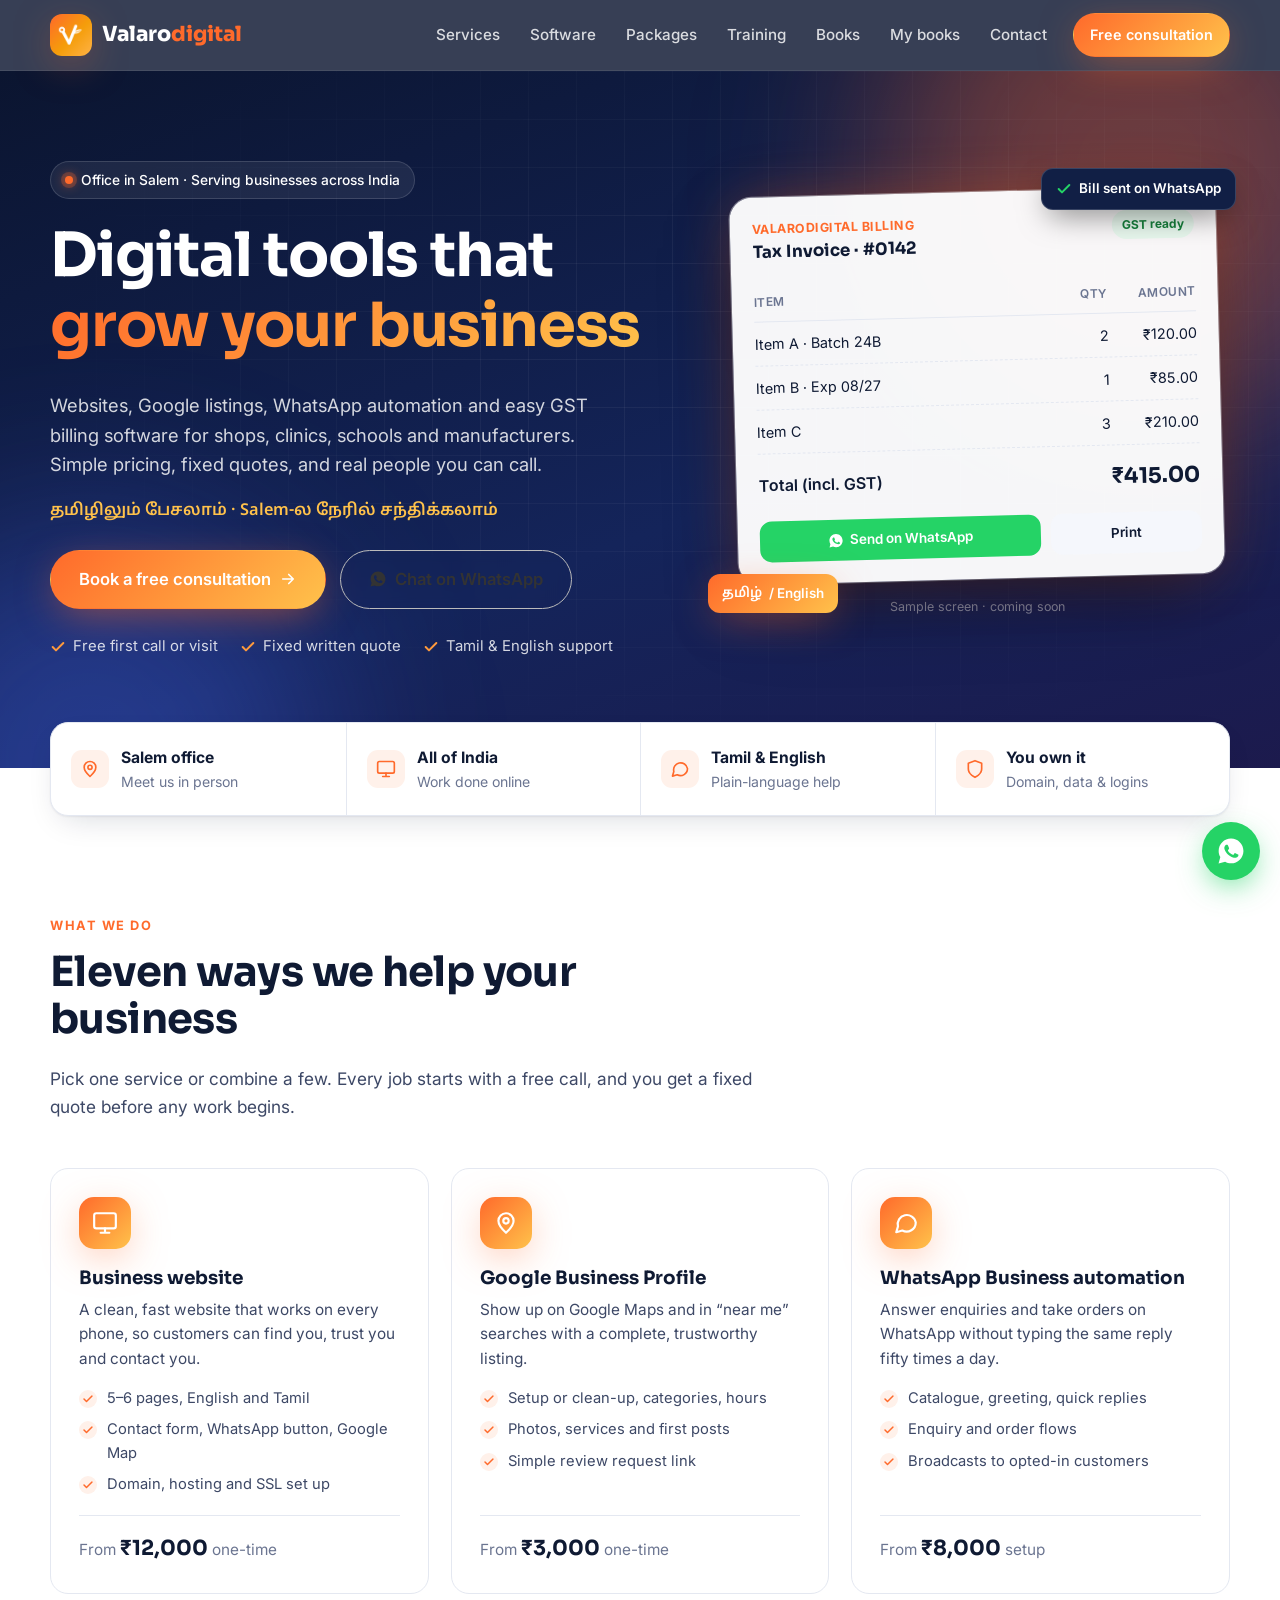
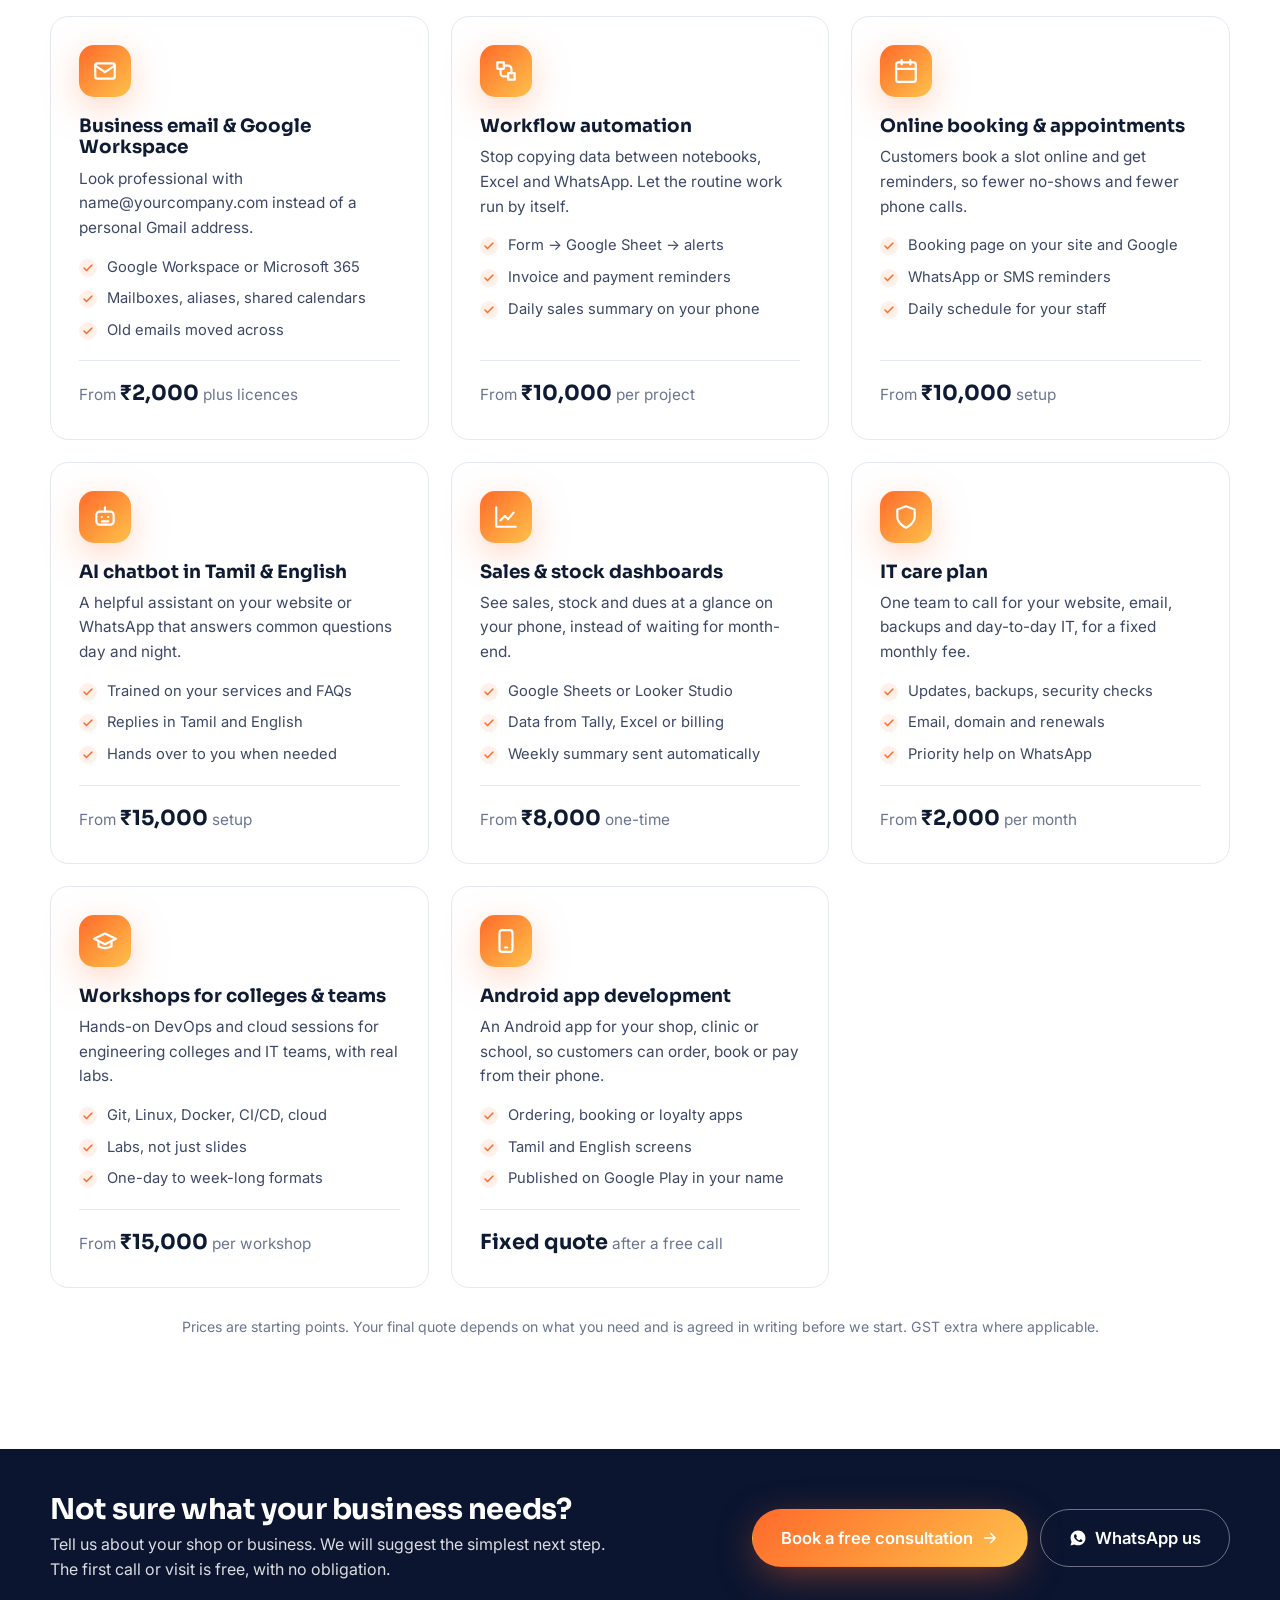
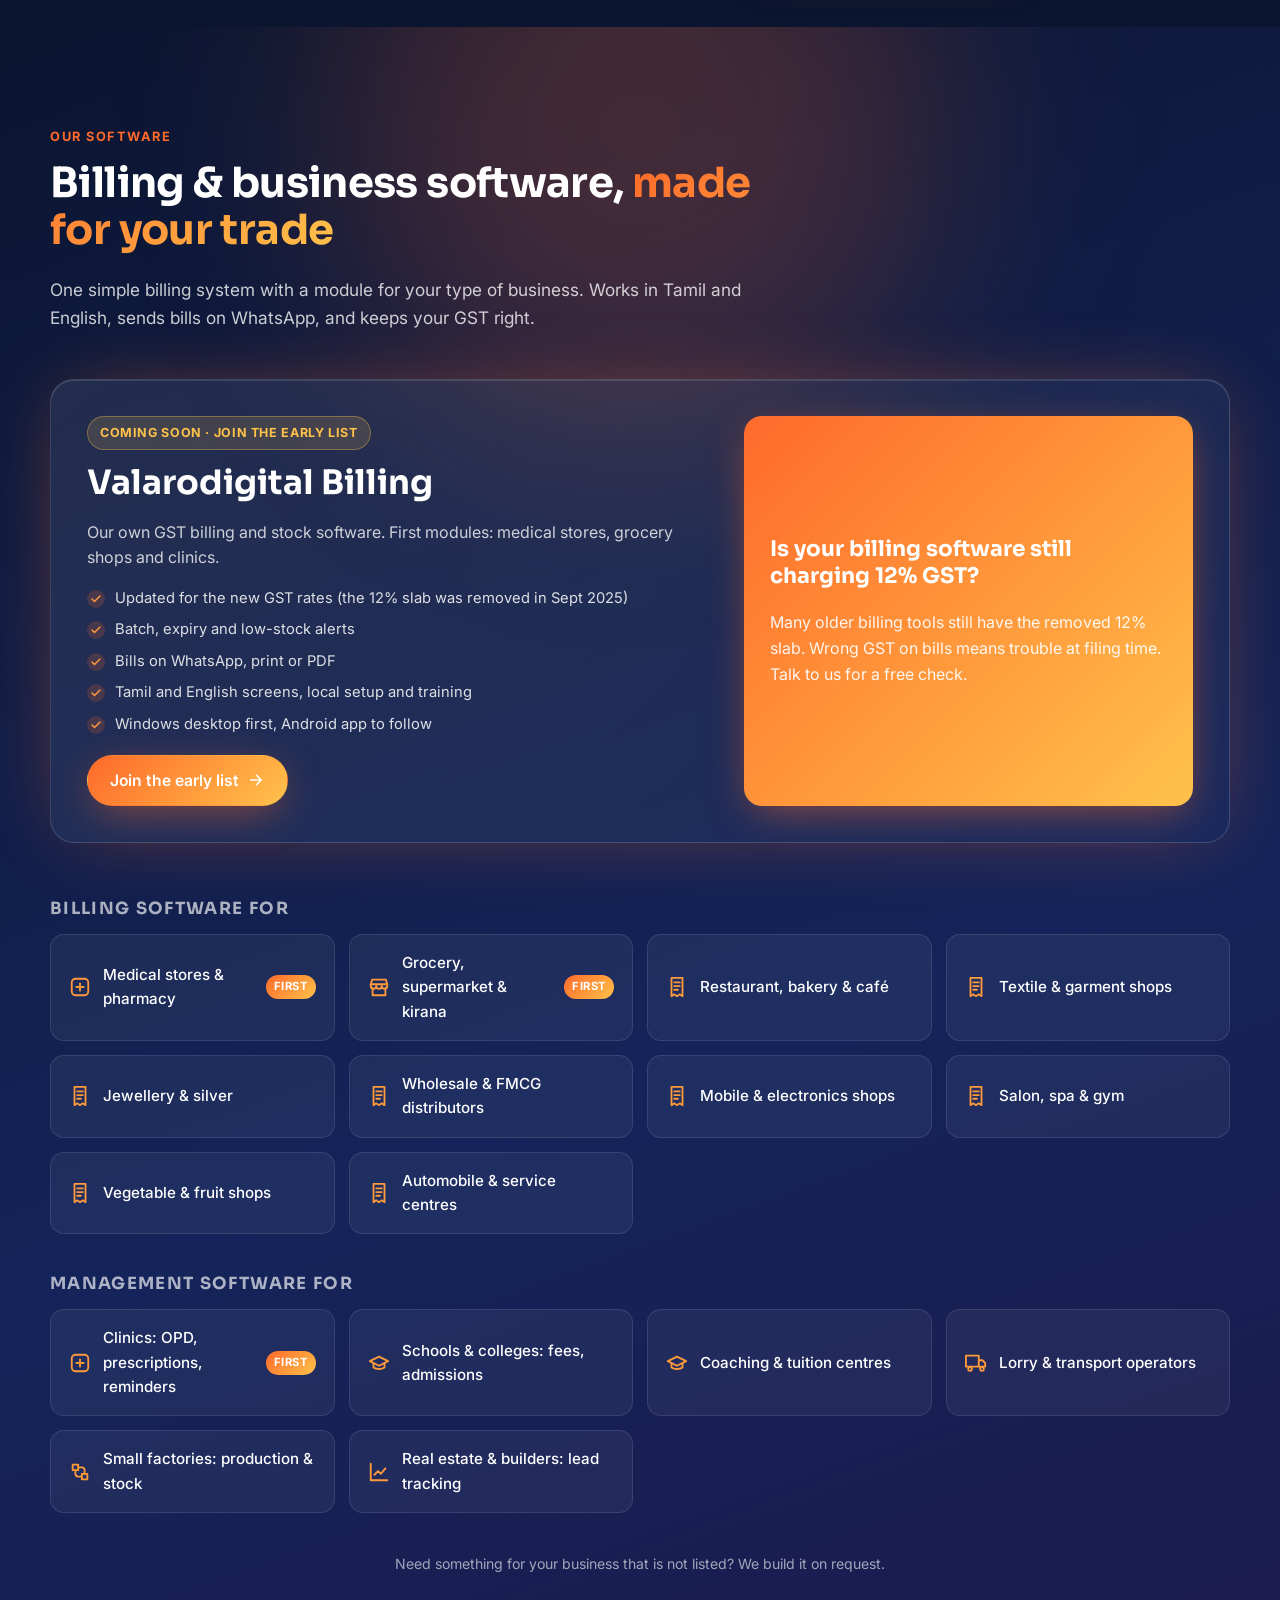
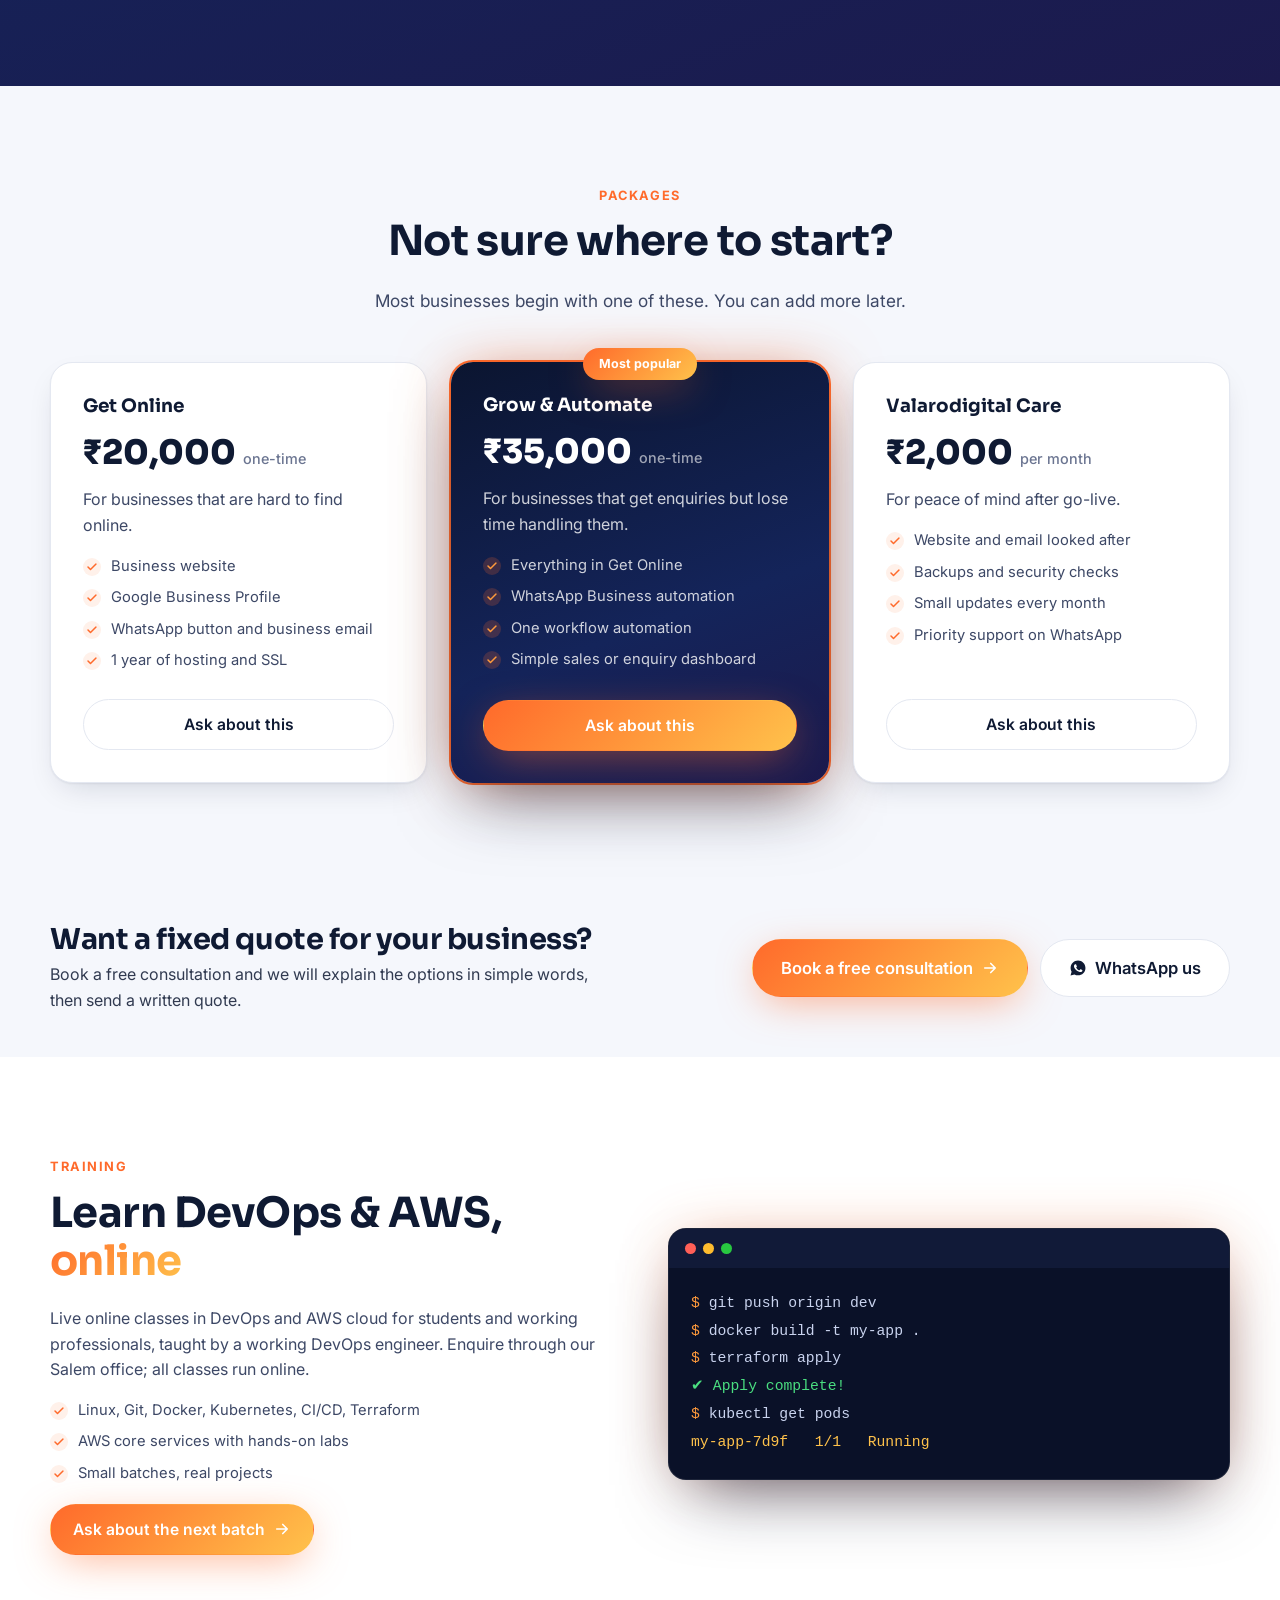
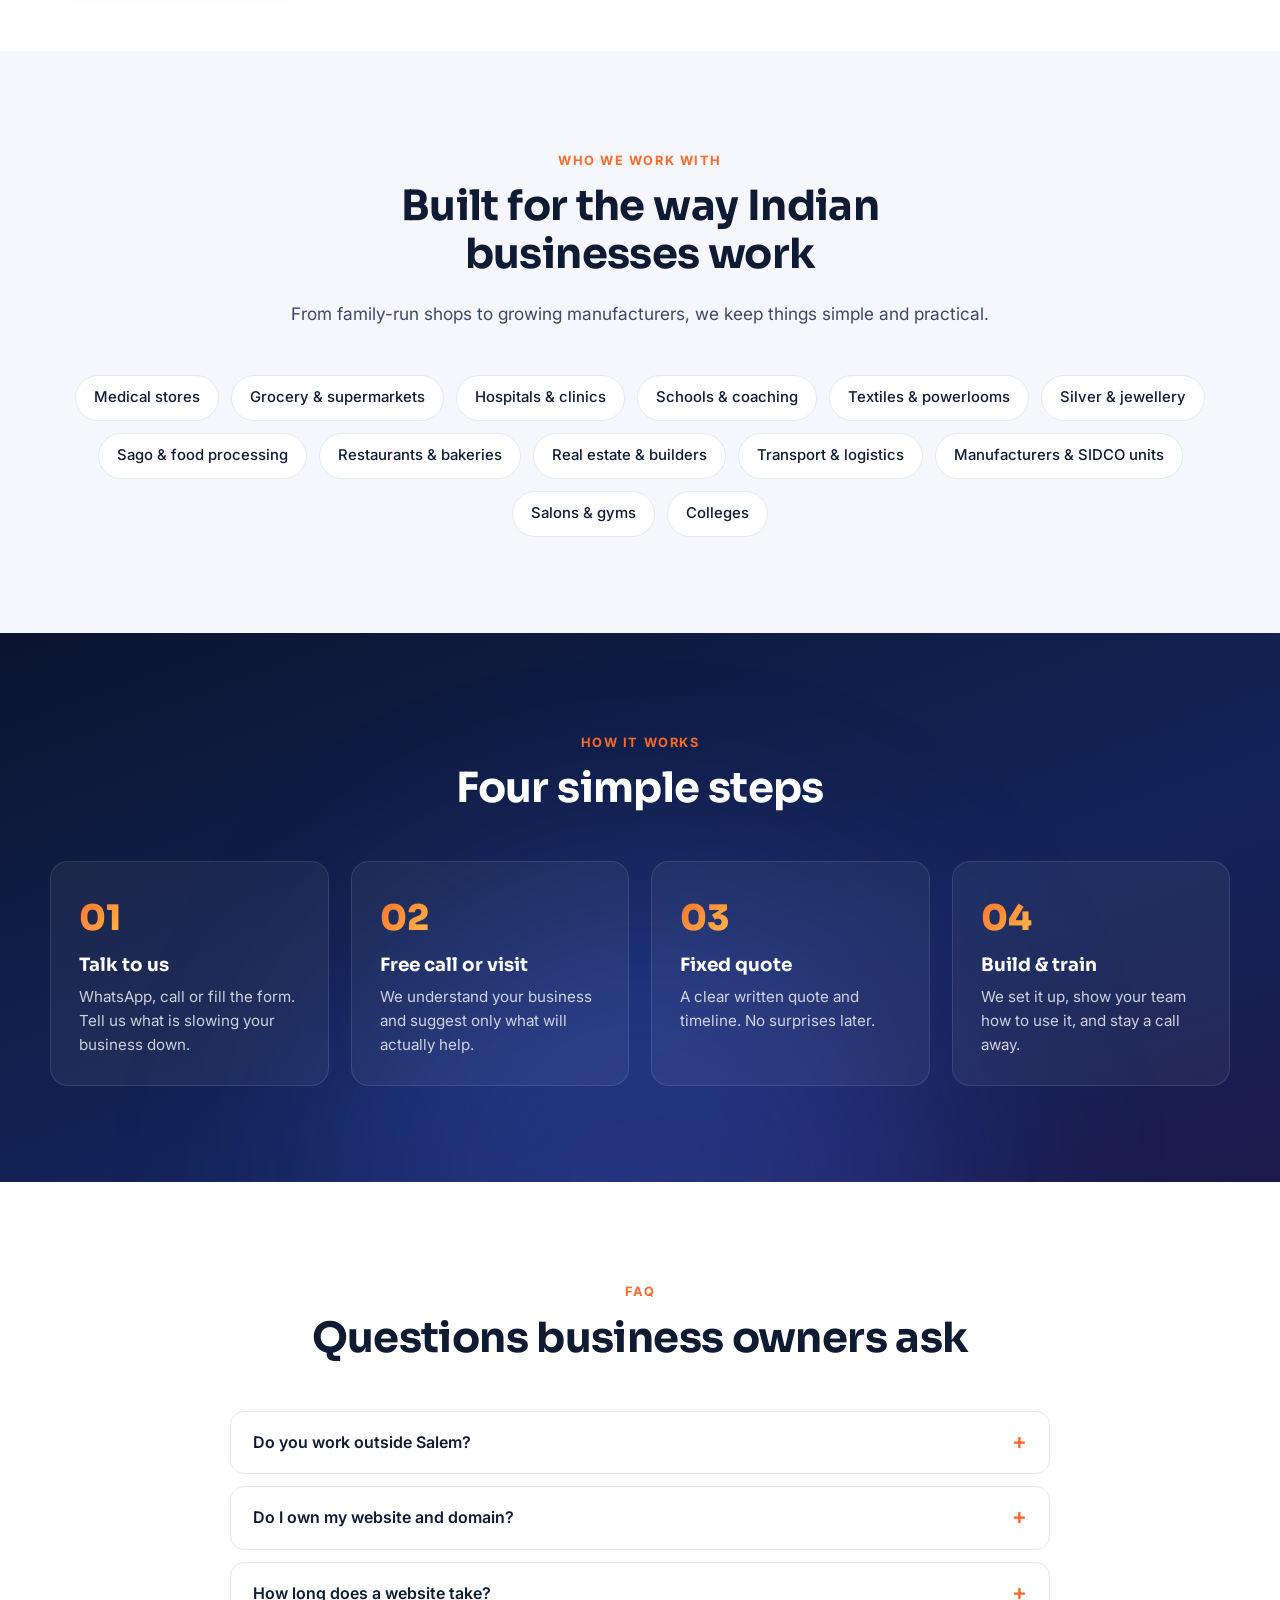
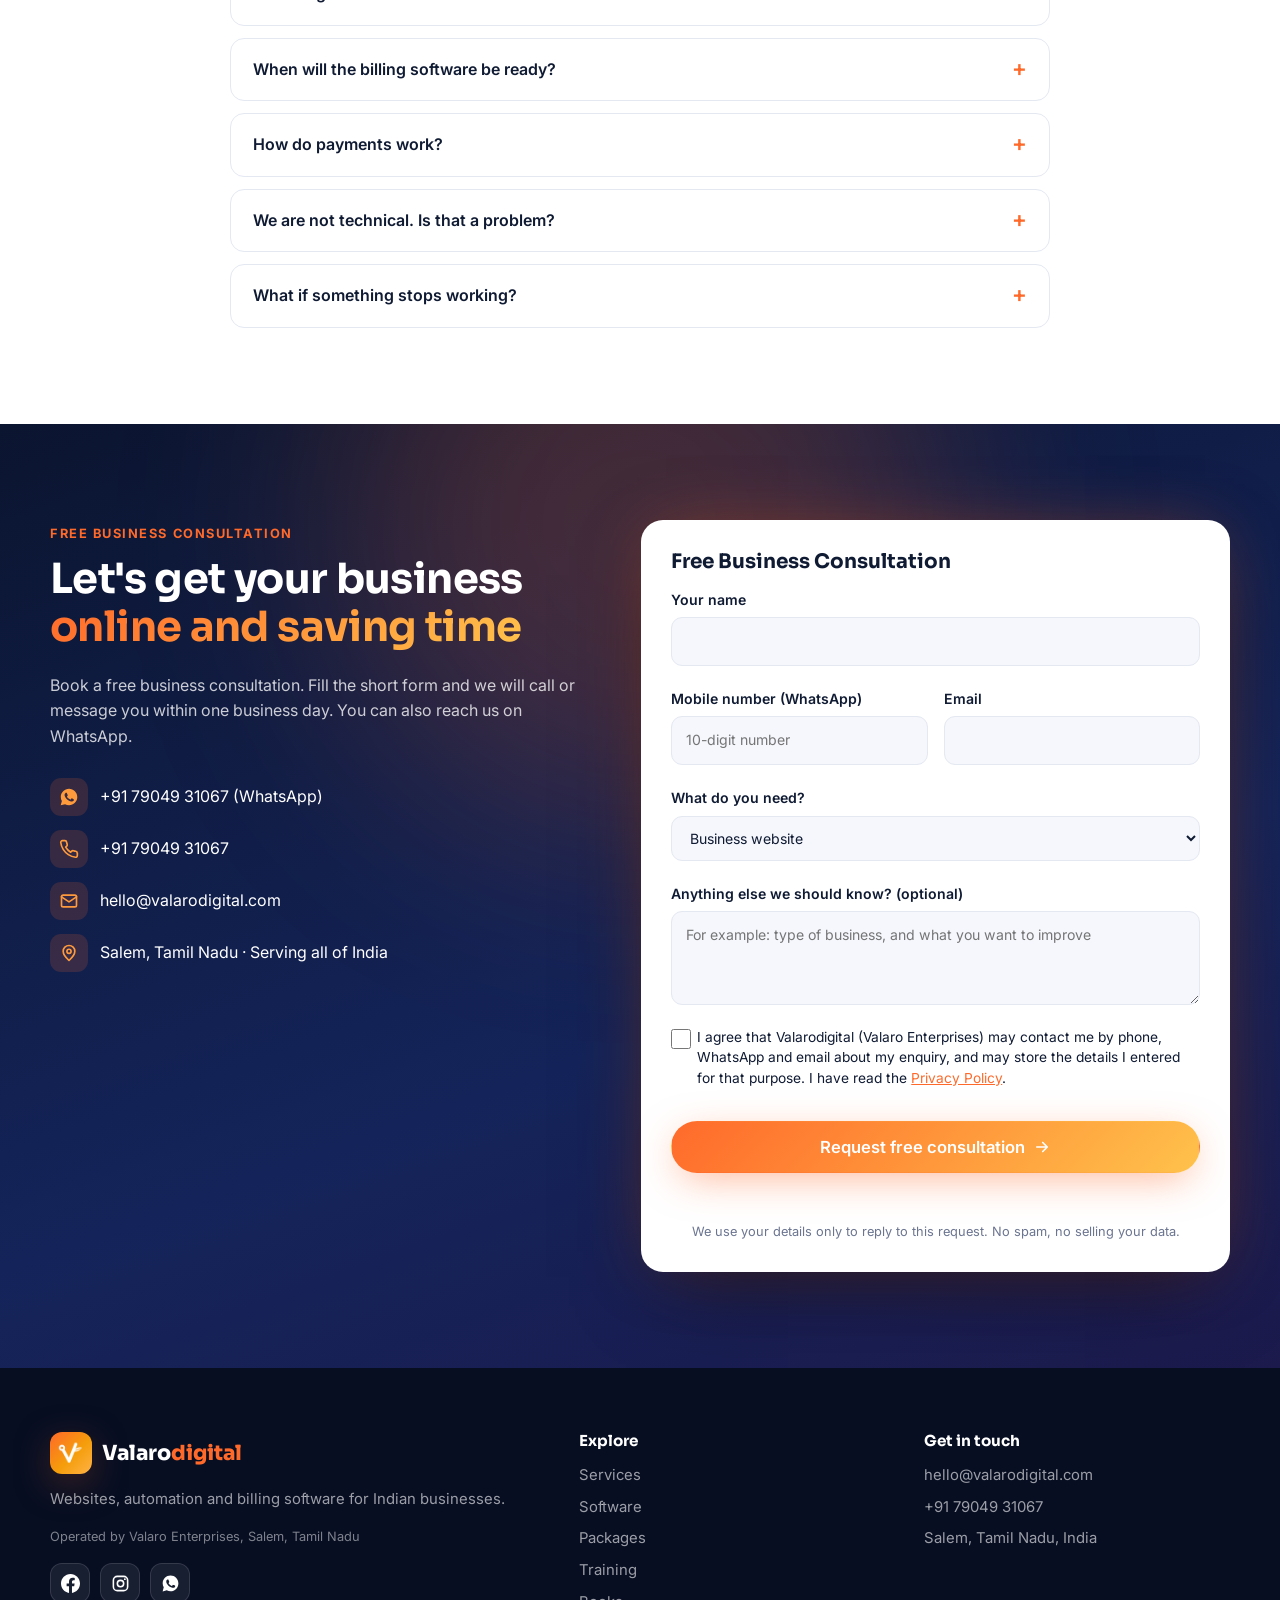
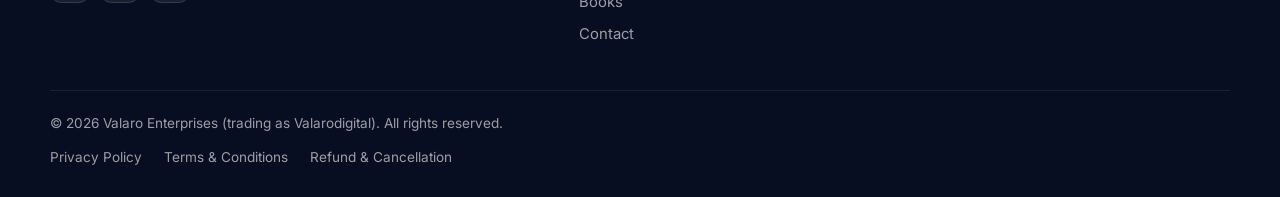
==== commit a83912bf: "Lead form: add visitor confirmation email and optional Cloudflare Turnstile Turnstile stays off unti" ====
--- a/index.html
+++ b/index.html
@@ -50,7 +50,7 @@
   <link rel="preconnect" href="https://fonts.googleapis.com">
   <link rel="preconnect" href="https://fonts.gstatic.com" crossorigin>
   <link href="https://fonts.googleapis.com/css2?family=Inter:wght@400;500;600;700&amp;family=Sora:wght@600;700;800&amp;family=Noto+Sans+Tamil:wght@500;600&amp;display=swap" rel="stylesheet">
-  <link rel="stylesheet" href="assets/css/style.css?v=202610281800">
+  <link rel="stylesheet" href="assets/css/style.css?v=202610281900">
 </head>
 <body>
   <!-- Icon sprite -->
@@ -522,6 +522,7 @@
             </label>
             <span class="field-err" id="e-consent" role="alert"></span>
           </div>
+          <div id="cf-box" class="cf-box"></div>
           <button type="submit" class="btn btn-primary btn-lg btn-block">Request free consultation <svg class="ic"><use href="#i-arrow"/></svg></button>
           <p class="form-status" role="status" aria-live="polite"></p>
           <p class="form-note">We use your details only to reply to this request. No spam, no selling your data.</p>
@@ -560,6 +561,6 @@
 
   <a class="wa-float" href="https://wa.me/917904931067?text=Hi%20Valarodigital%2C%20I%20would%20like%20to%20know%20more%20about%20your%20services." target="_blank" rel="noopener" aria-label="Chat on WhatsApp"><svg><use href="#i-wa"/></svg></a>
 
-  <script src="assets/js/main.js?v=202610281800"></script>
+  <script src="assets/js/main.js?v=202610281900"></script>
 </body>
 </html>
--- a/assets/css/style.css
+++ b/assets/css/style.css
@@ -514,3 +514,4 @@
 .form .form-title { color: var(--ink); }
 .cta-band-inner > div:first-child { flex: 1 1 360px; }
 .cta-band:not(.cta-band-soft) .btn-ghost { color: #fff; background: transparent; border-color: rgba(255,255,255,.4); }
+.cf-box { min-height: 0; display: flex; justify-content: center; }
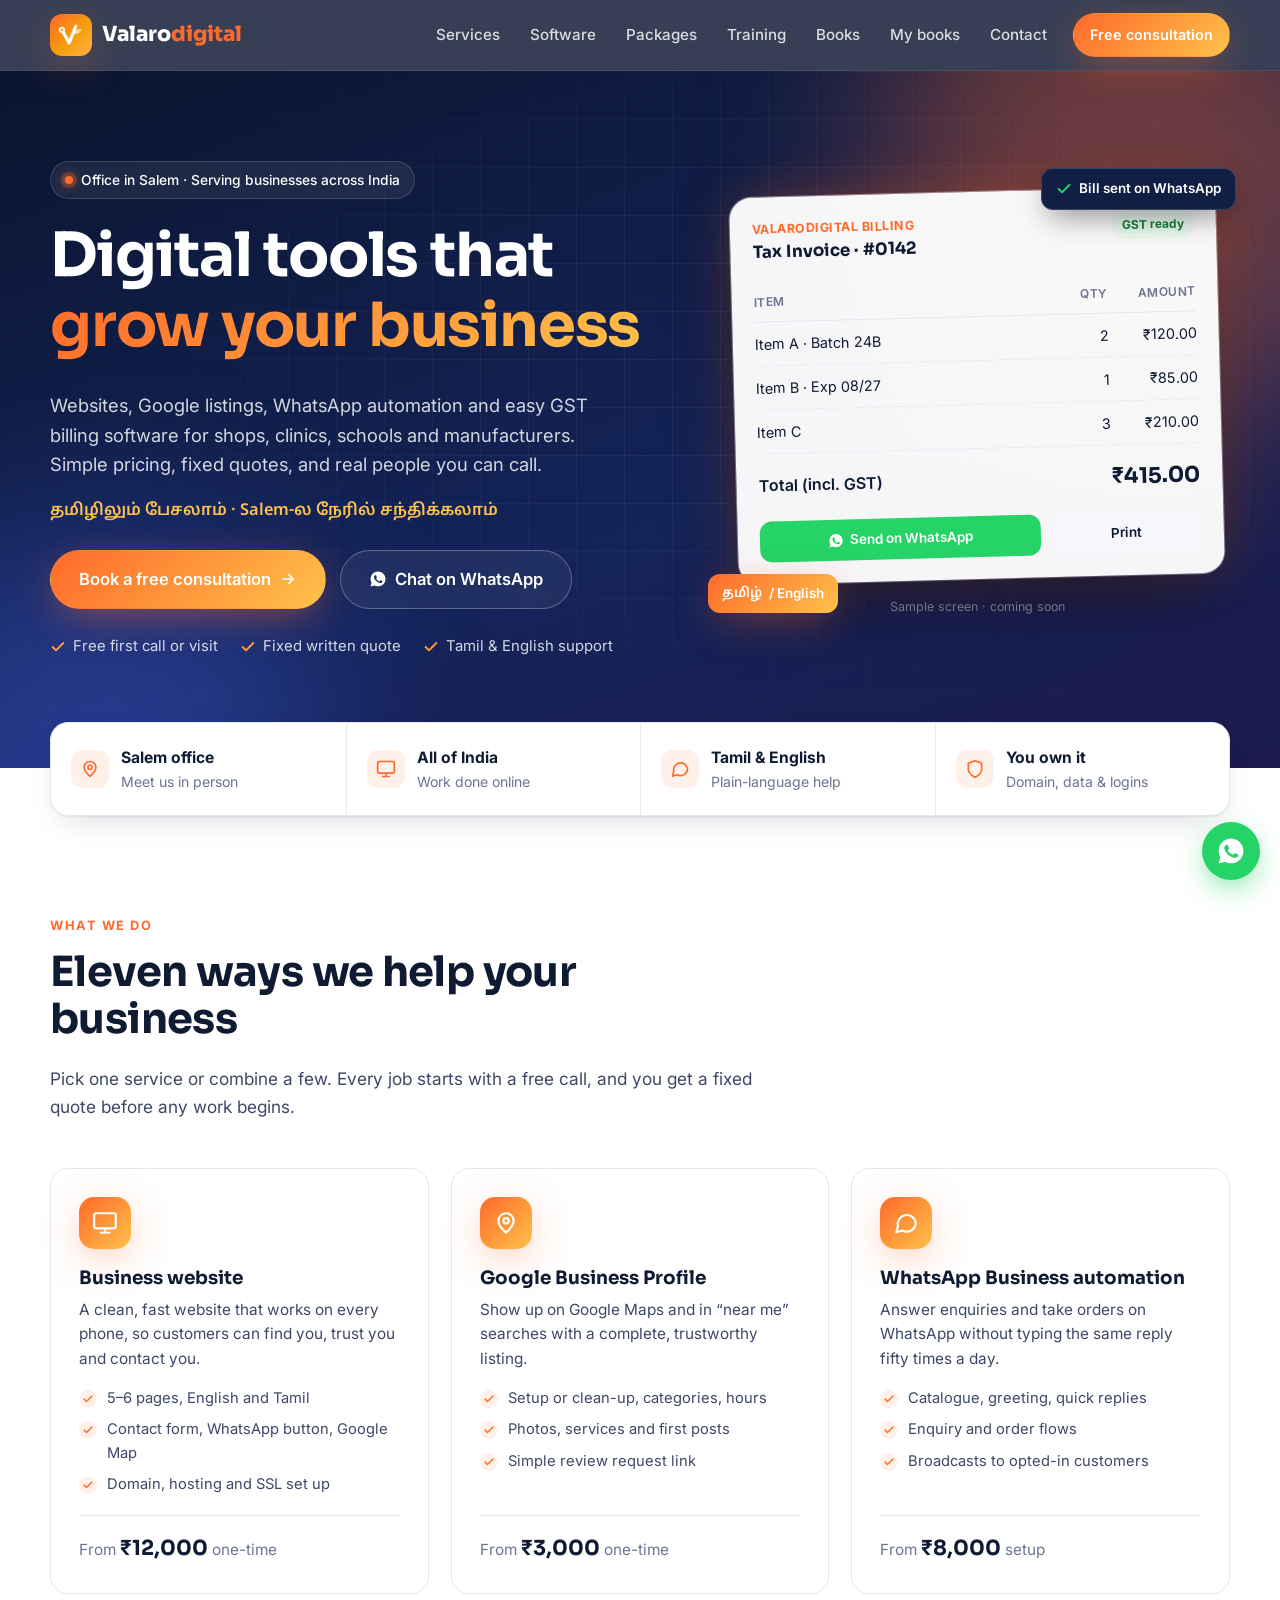
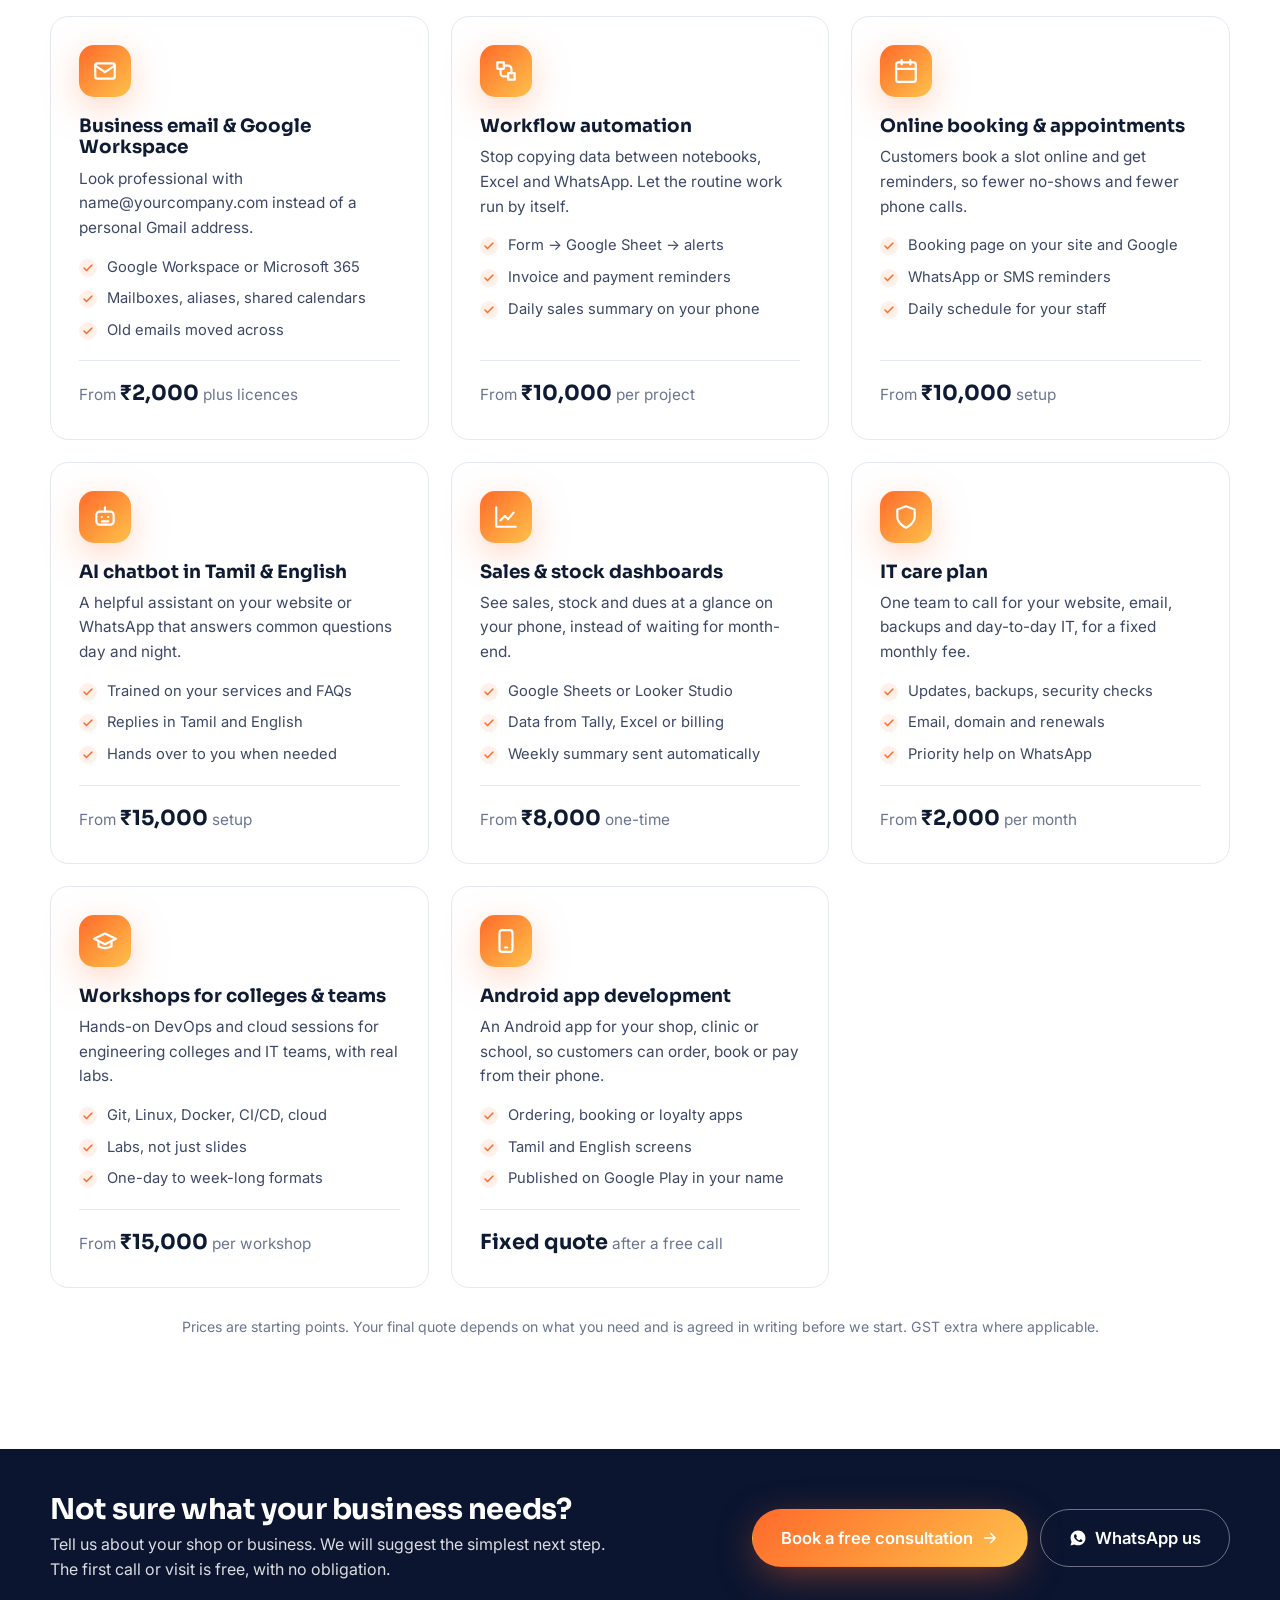
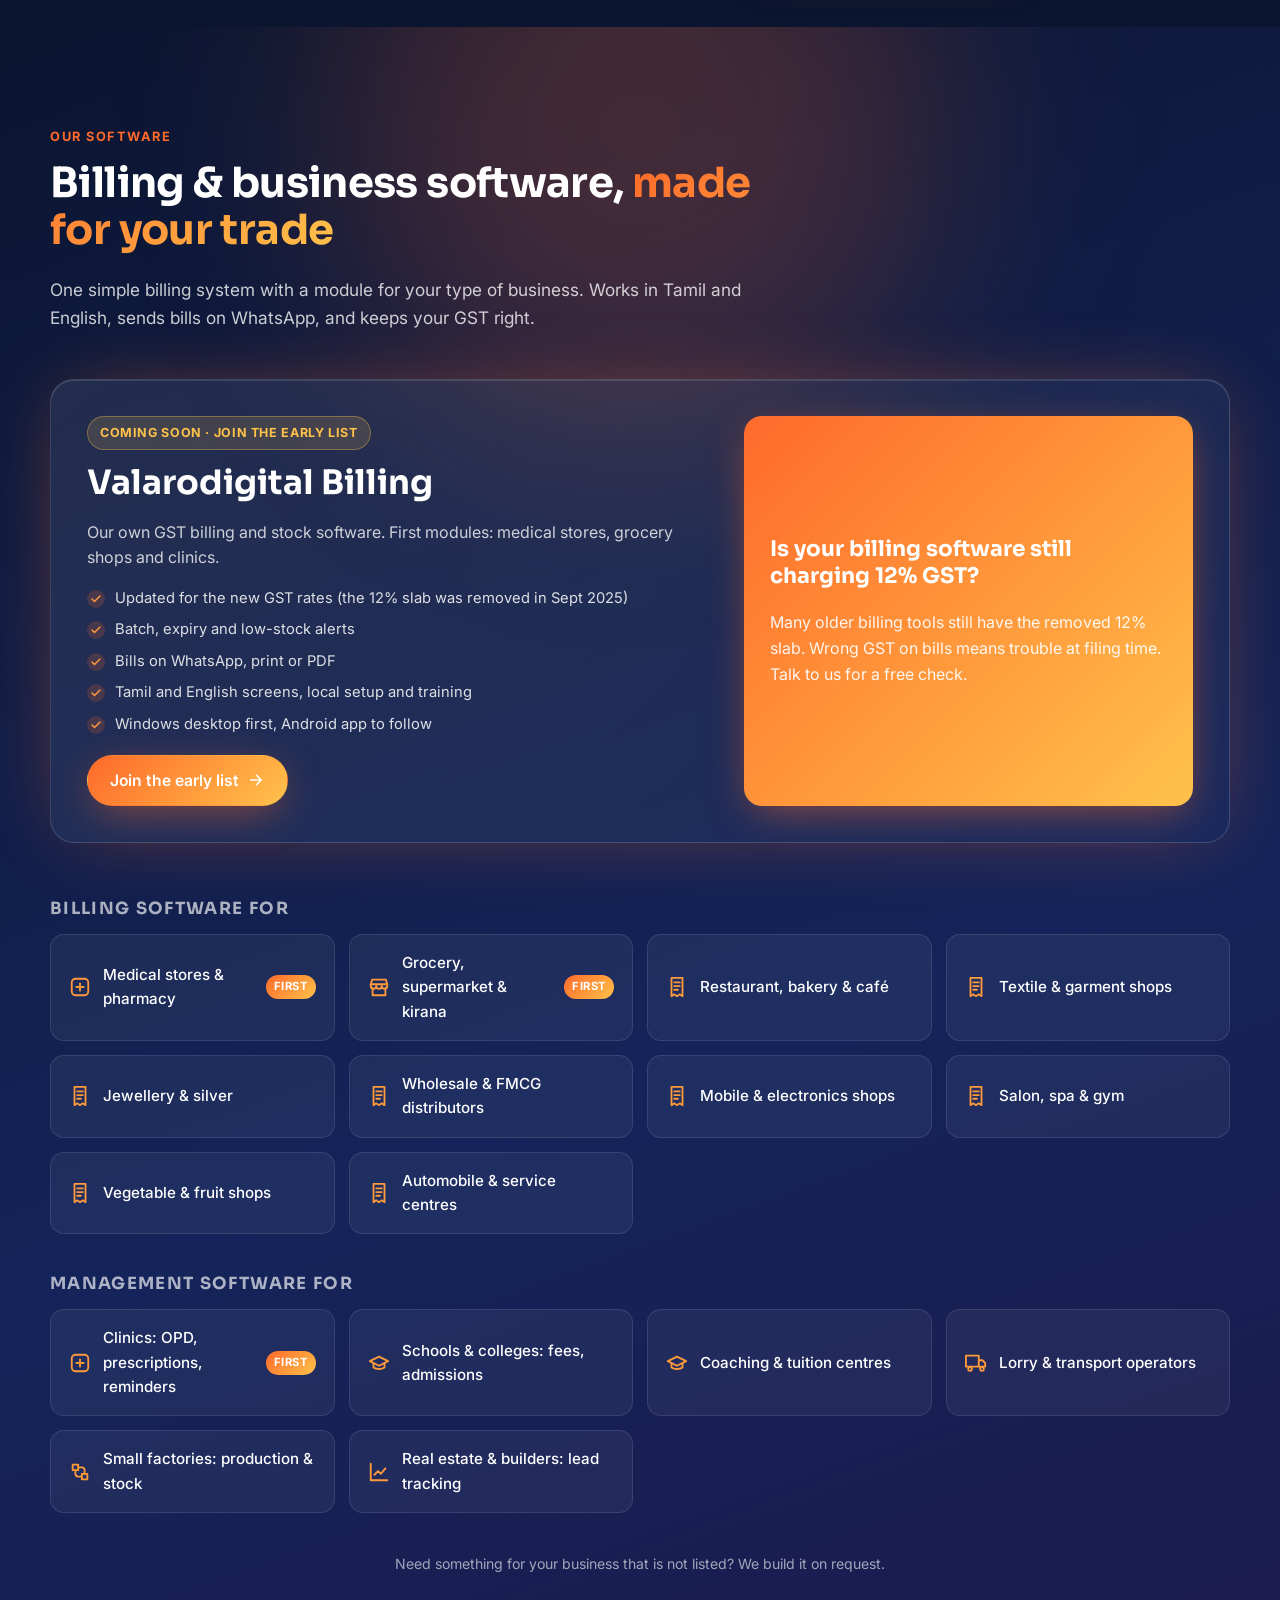
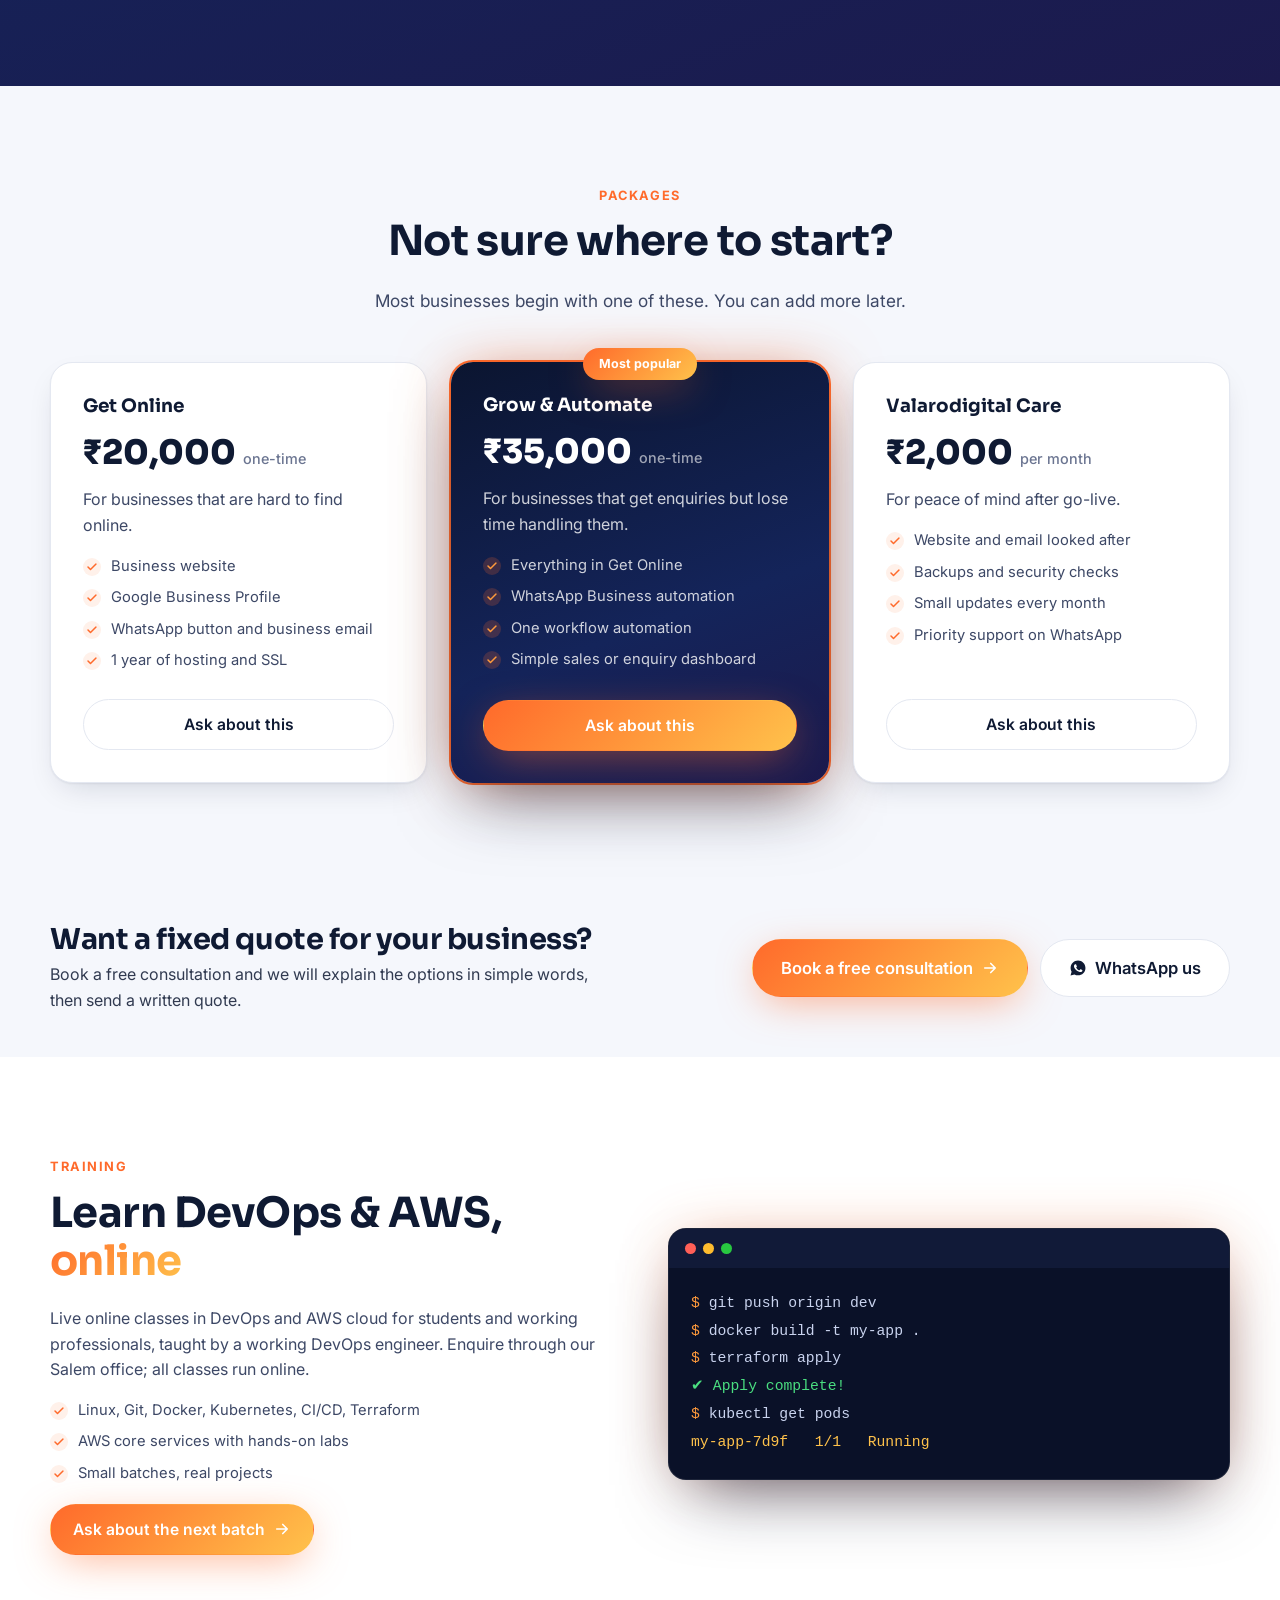
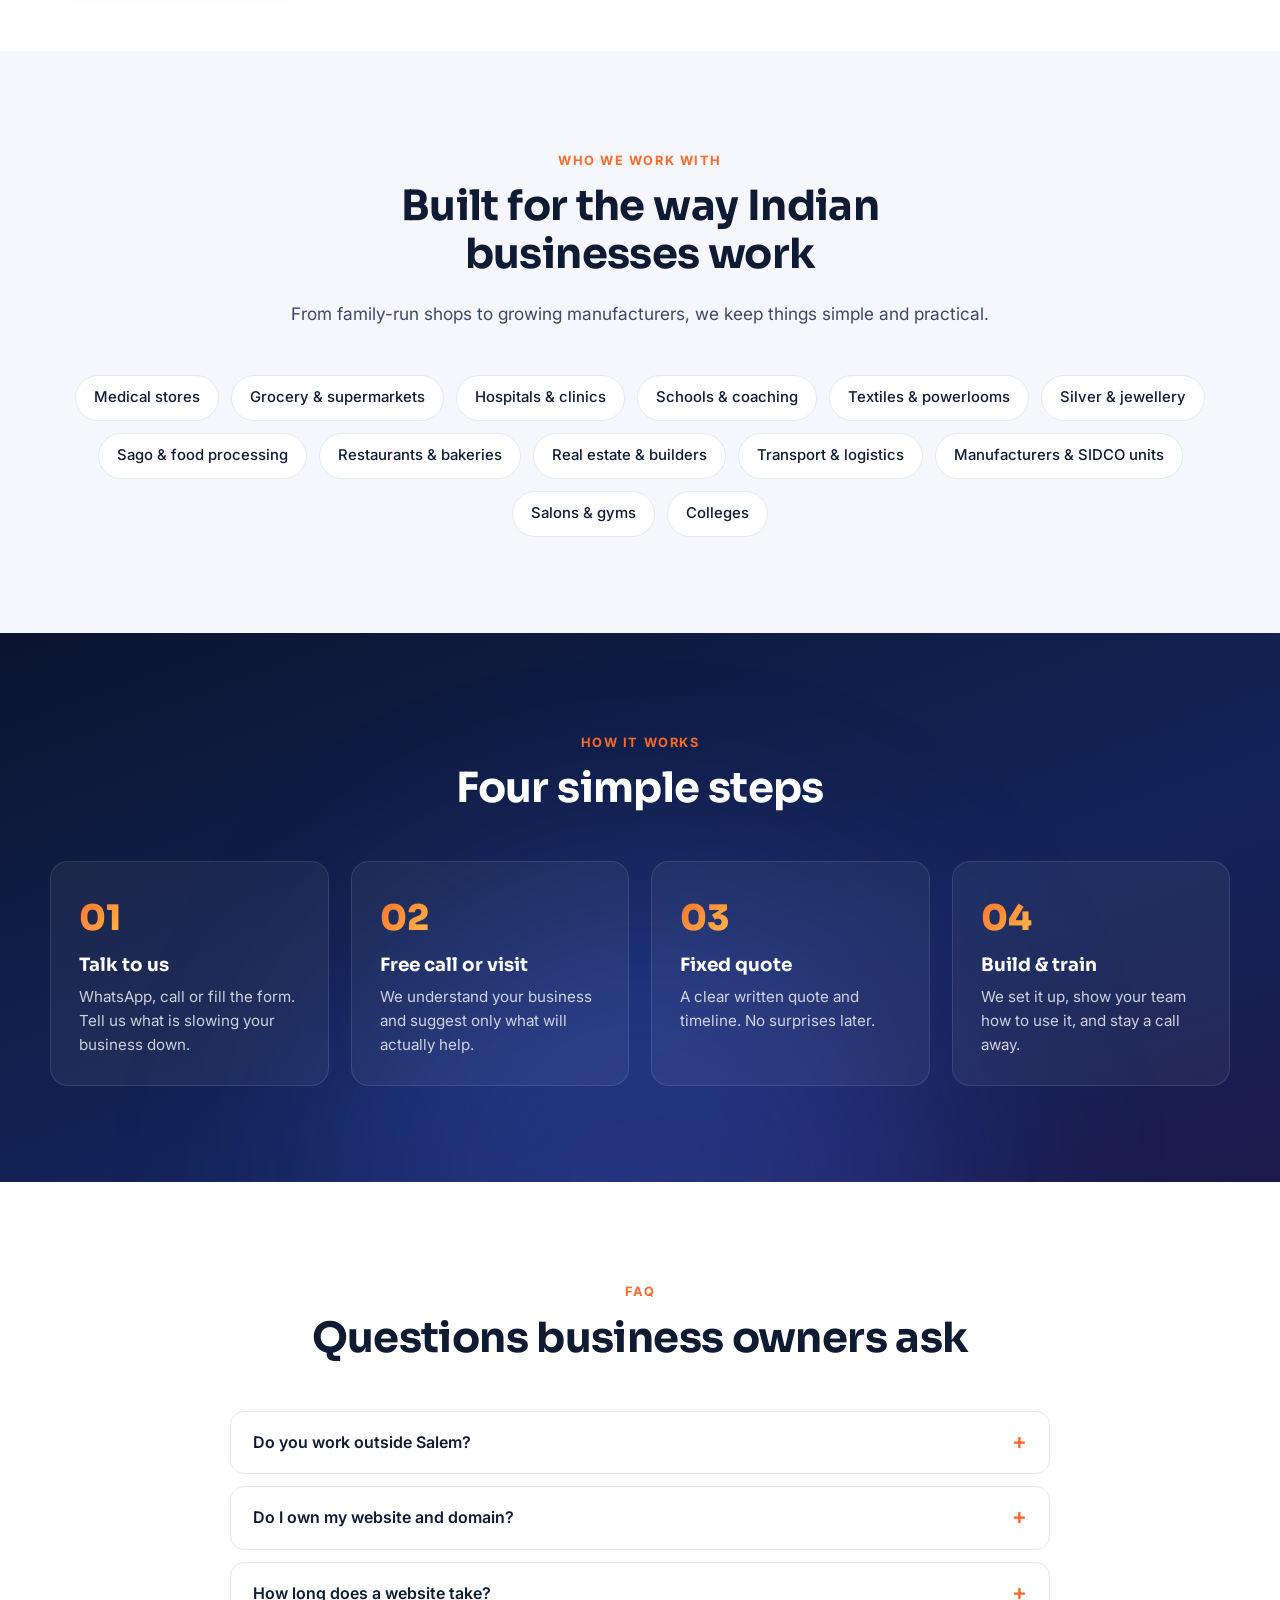
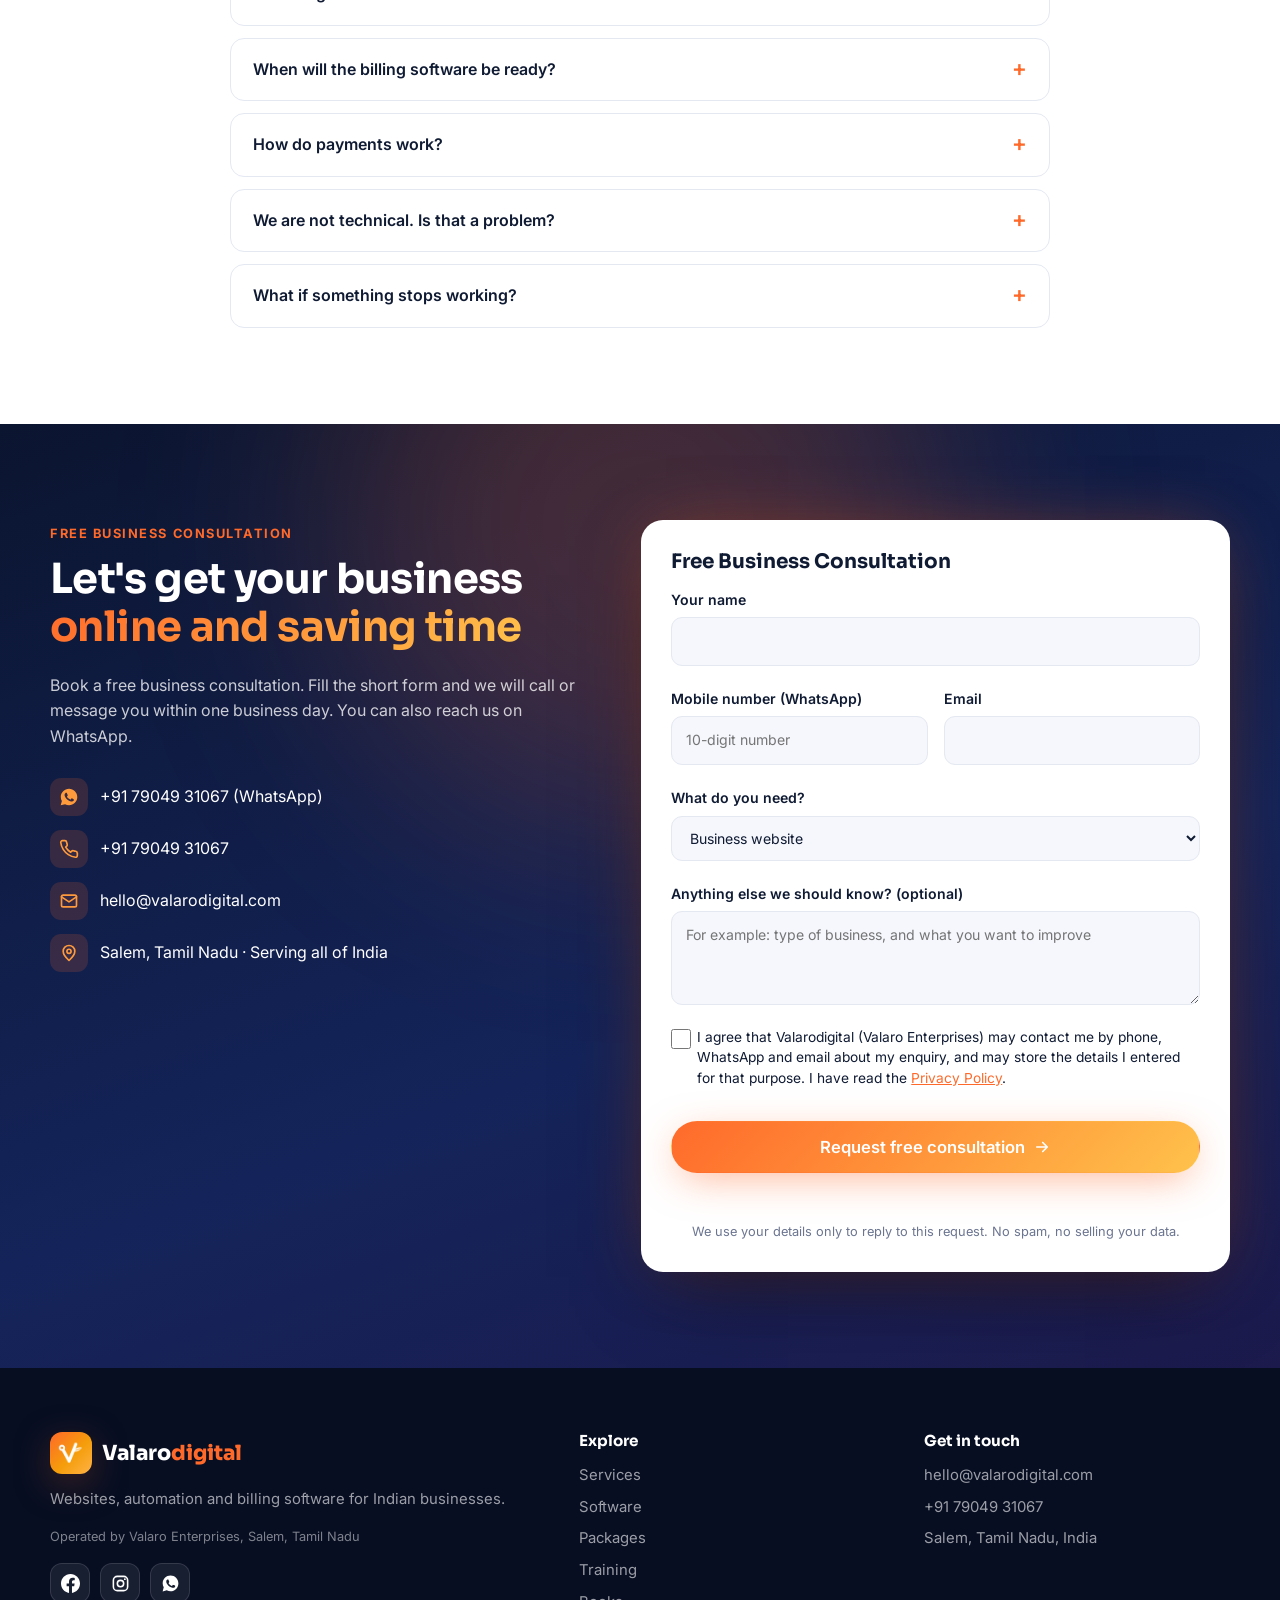
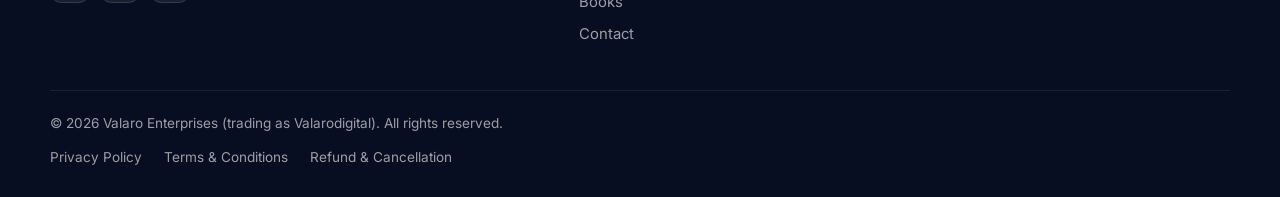
==== commit 0b4d8d0f: "Fix invisible hero 'Chat on WhatsApp' button text (global .btn-ghost rule overrode the hero style) C" ====
--- a/index.html
+++ b/index.html
@@ -3,6 +3,7 @@
 <head>
   <meta charset="UTF-8">
   <meta name="viewport" content="width=device-width, initial-scale=1">
+  <meta name="google-site-verification" content="bnuJH-0Oo-6l4yrCL_xZo85QzbDYPafW3owjxMiS1B8" />
   <title>Valarodigital | Websites, WhatsApp, Automation &amp; Billing Software for Indian Businesses</title>
   <meta name="description" content="Valarodigital helps shops, clinics, schools and manufacturers across India get online and save time: websites, Google Business Profile, WhatsApp automation, GST billing software and more. Office in Salem, Tamil Nadu.">
   <link rel="canonical" href="https://valarodigital.com/">
@@ -50,7 +51,7 @@
   <link rel="preconnect" href="https://fonts.googleapis.com">
   <link rel="preconnect" href="https://fonts.gstatic.com" crossorigin>
   <link href="https://fonts.googleapis.com/css2?family=Inter:wght@400;500;600;700&amp;family=Sora:wght@600;700;800&amp;family=Noto+Sans+Tamil:wght@500;600&amp;display=swap" rel="stylesheet">
-  <link rel="stylesheet" href="assets/css/style.css?v=202610281900">
+  <link rel="stylesheet" href="assets/css/style.css?v=202610290900">
 </head>
 <body>
   <!-- Icon sprite -->
@@ -561,6 +562,6 @@
 
   <a class="wa-float" href="https://wa.me/917904931067?text=Hi%20Valarodigital%2C%20I%20would%20like%20to%20know%20more%20about%20your%20services." target="_blank" rel="noopener" aria-label="Chat on WhatsApp"><svg><use href="#i-wa"/></svg></a>
 
-  <script src="assets/js/main.js?v=202610281900"></script>
+  <script src="assets/js/main.js?v=202610281825"></script>
 </body>
 </html>
--- a/assets/css/style.css
+++ b/assets/css/style.css
@@ -515,3 +515,6 @@
 .cta-band-inner > div:first-child { flex: 1 1 360px; }
 .cta-band:not(.cta-band-soft) .btn-ghost { color: #fff; background: transparent; border-color: rgba(255,255,255,.4); }
 .cf-box { min-height: 0; display: flex; justify-content: center; }
+
+/* Hero ghost button was turned dark-on-dark by the invoice page rule above (.btn-ghost{color:#333}). Restore the light style inside the dark hero. */
+.hero .btn-ghost { color: #fff; border-color: rgba(255,255,255,.28); background: rgba(255,255,255,.06); }
